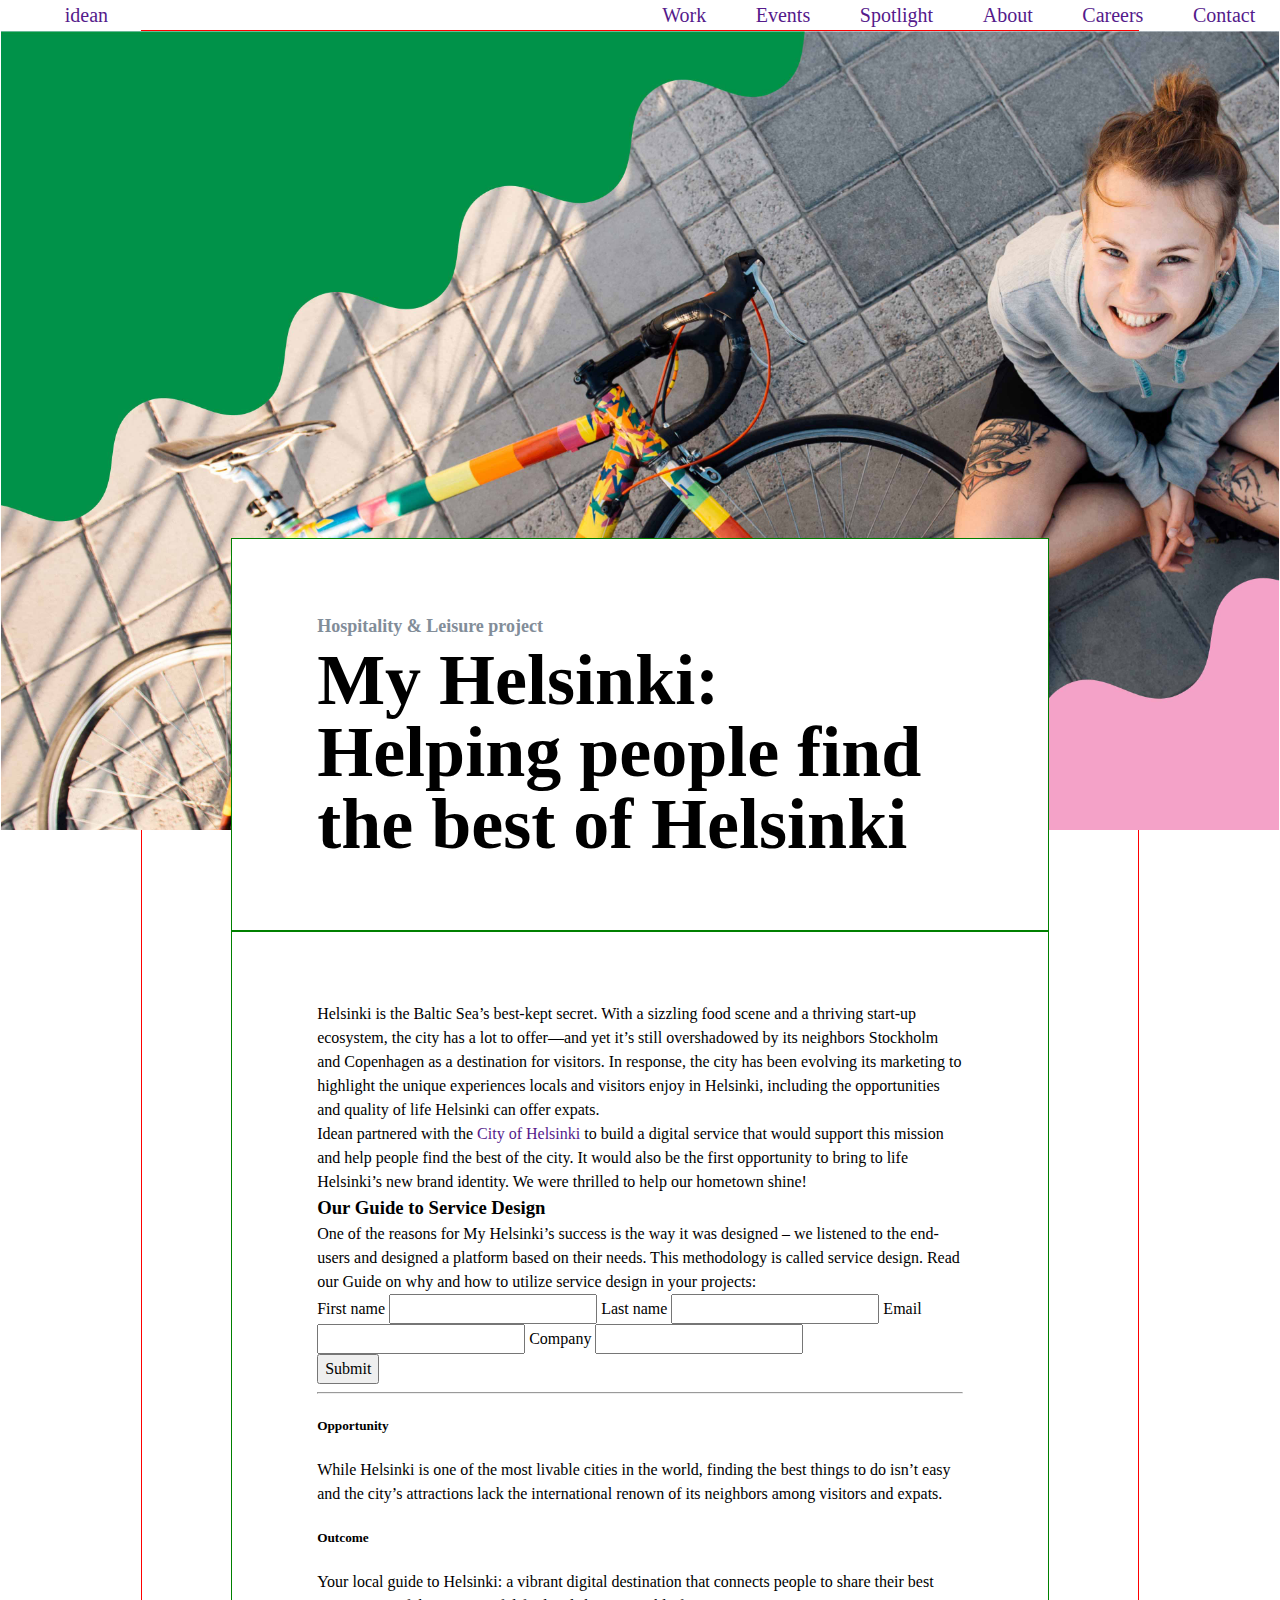
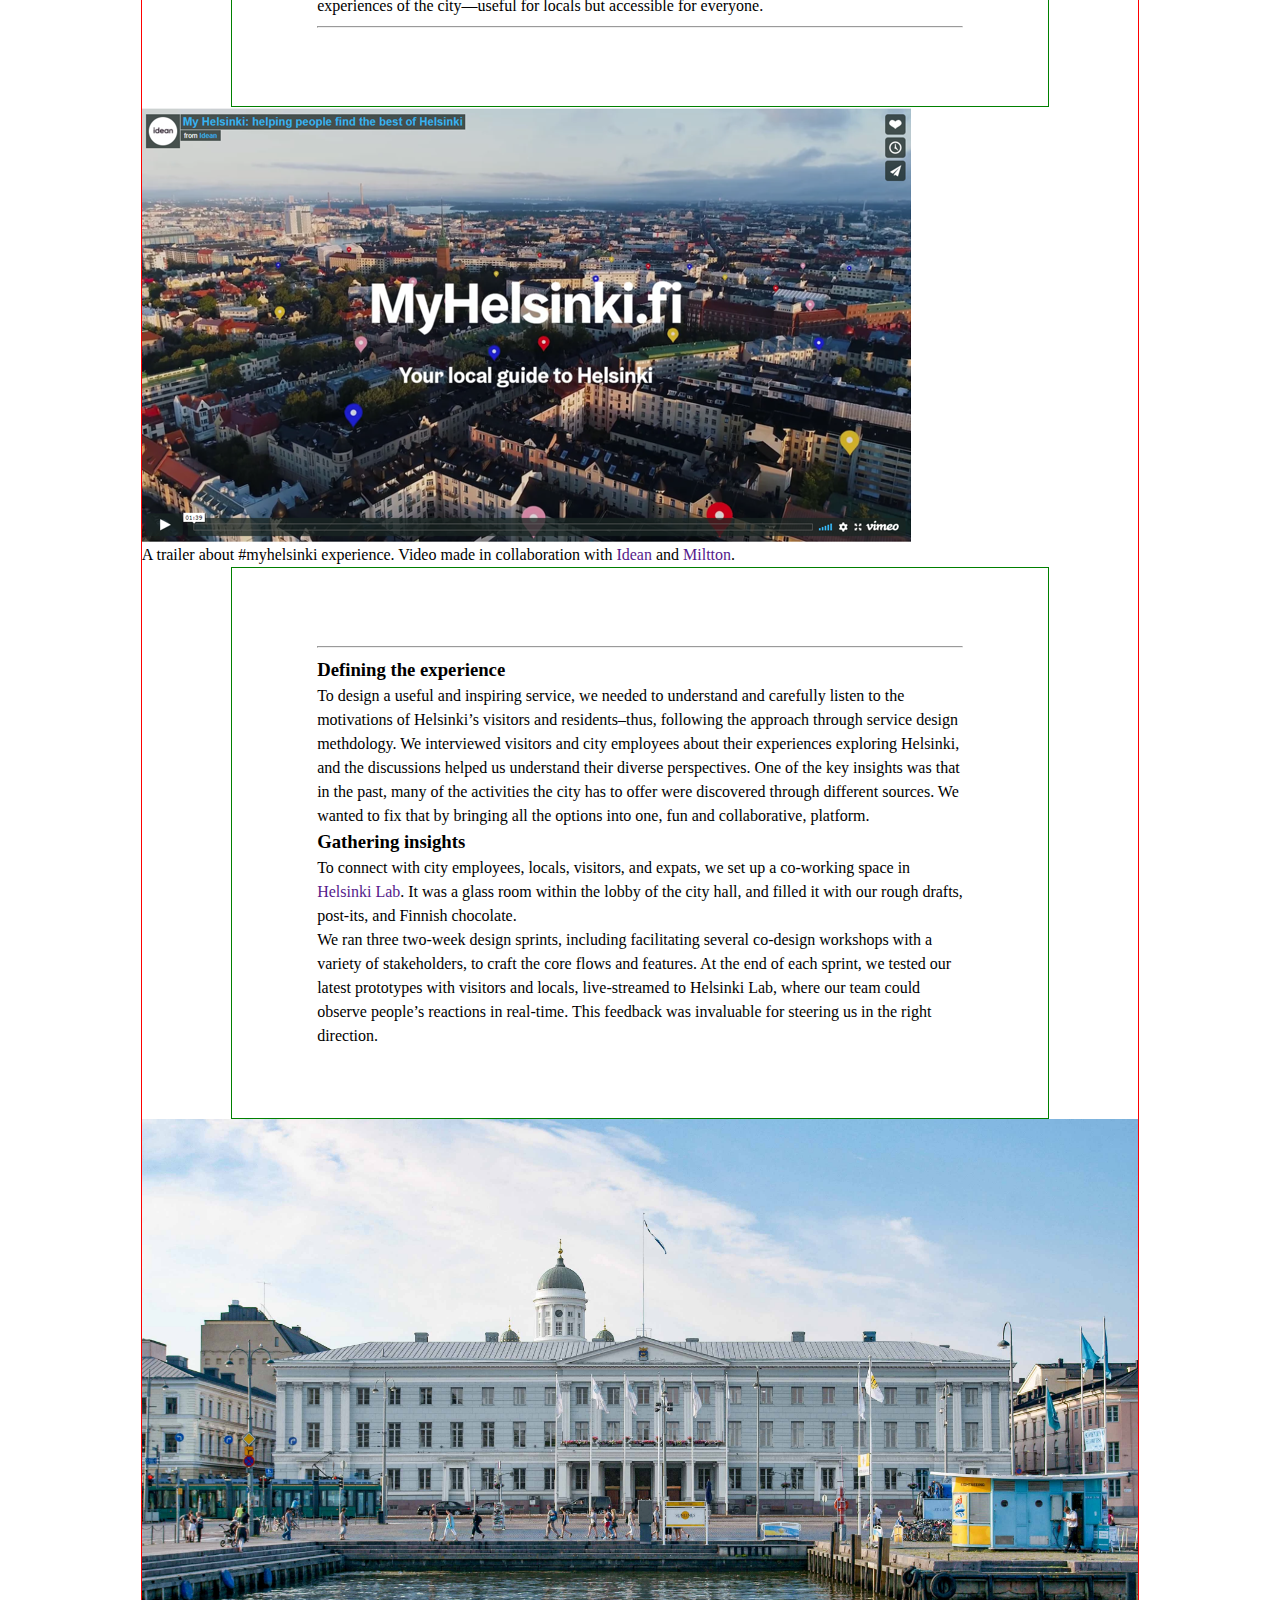
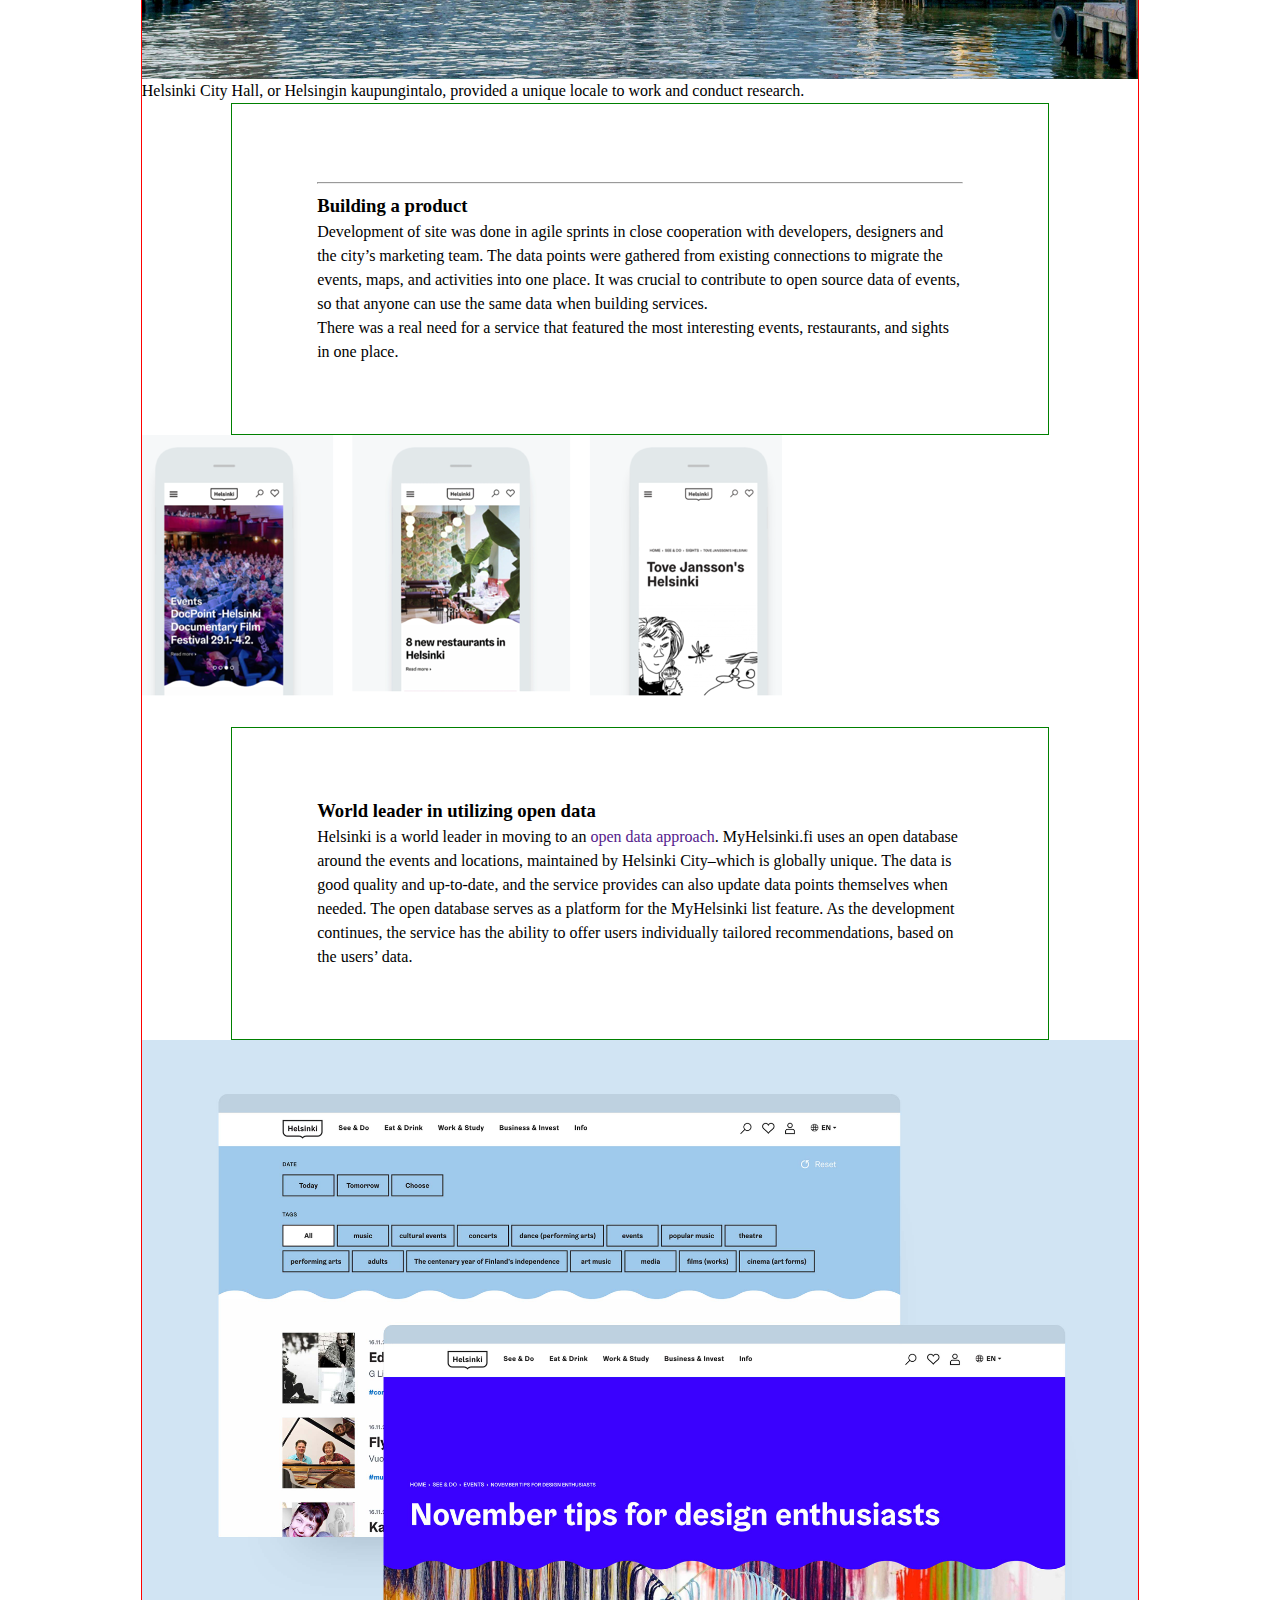
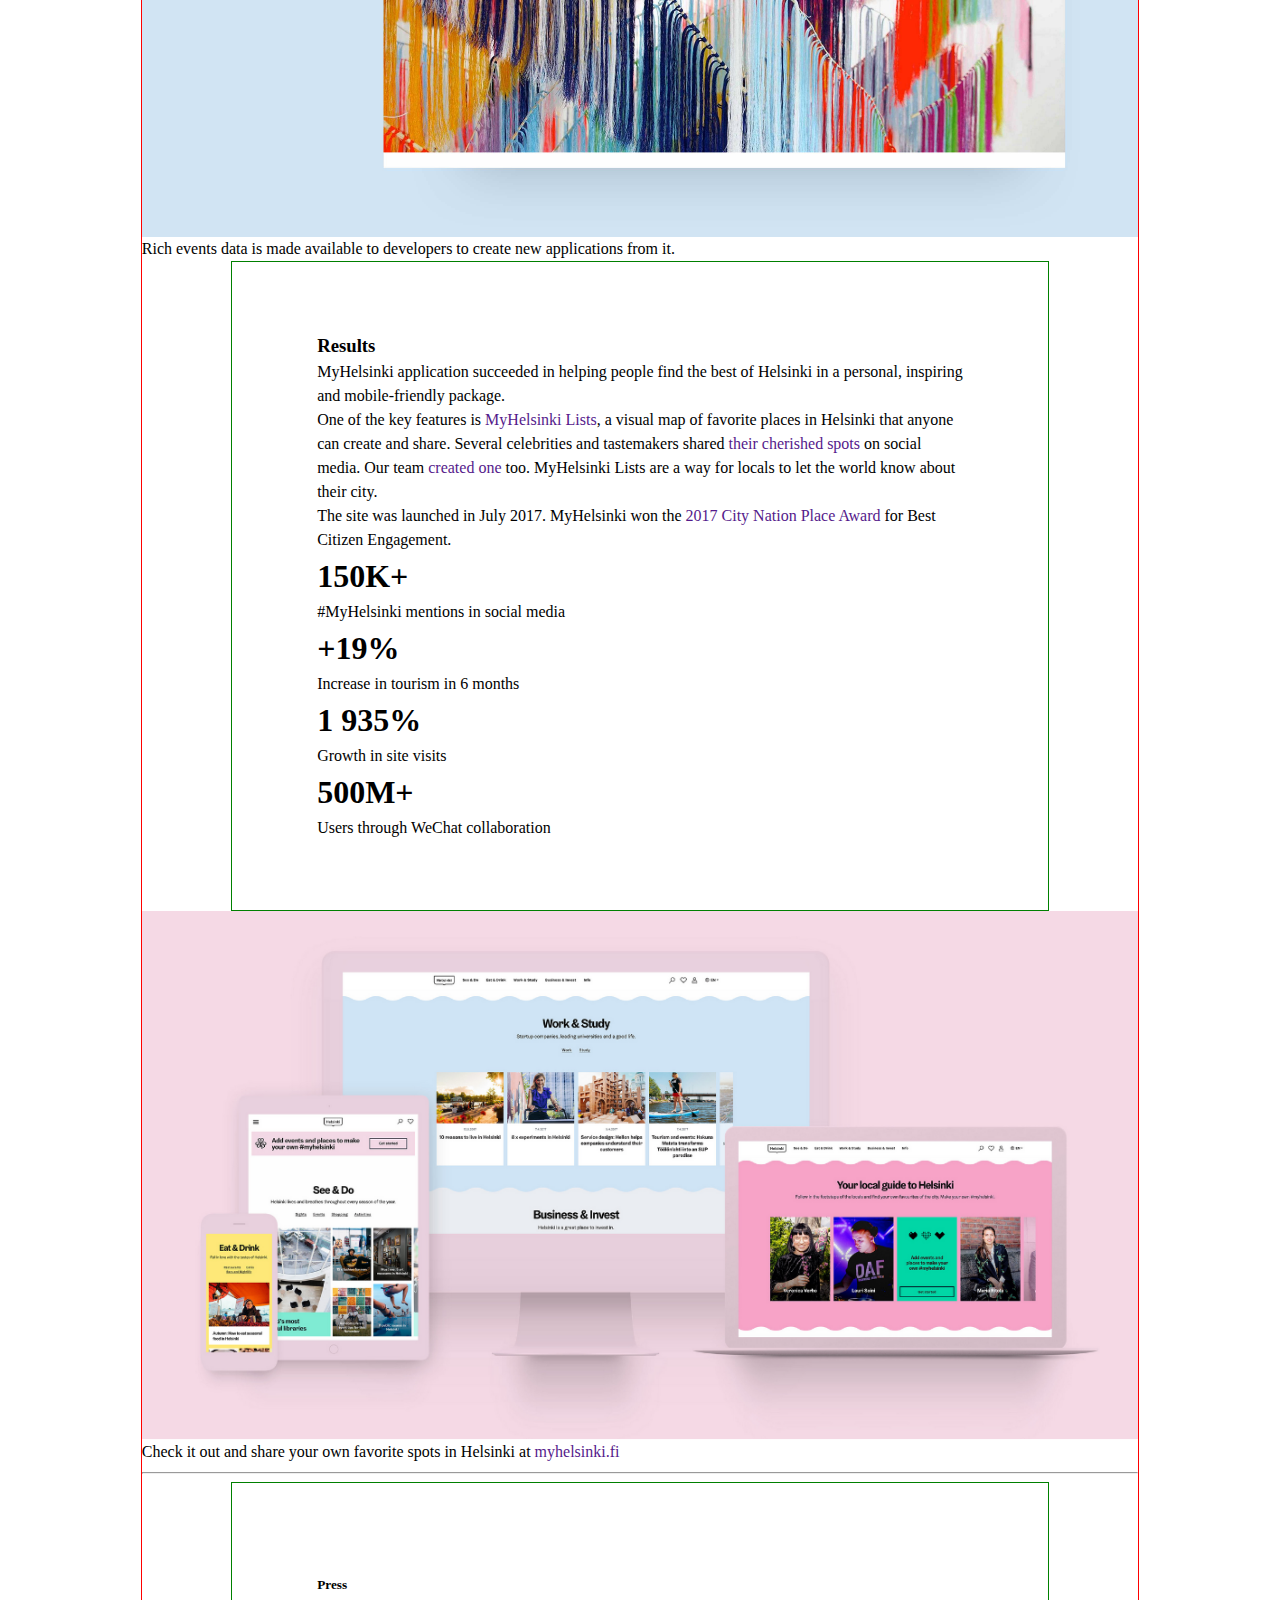
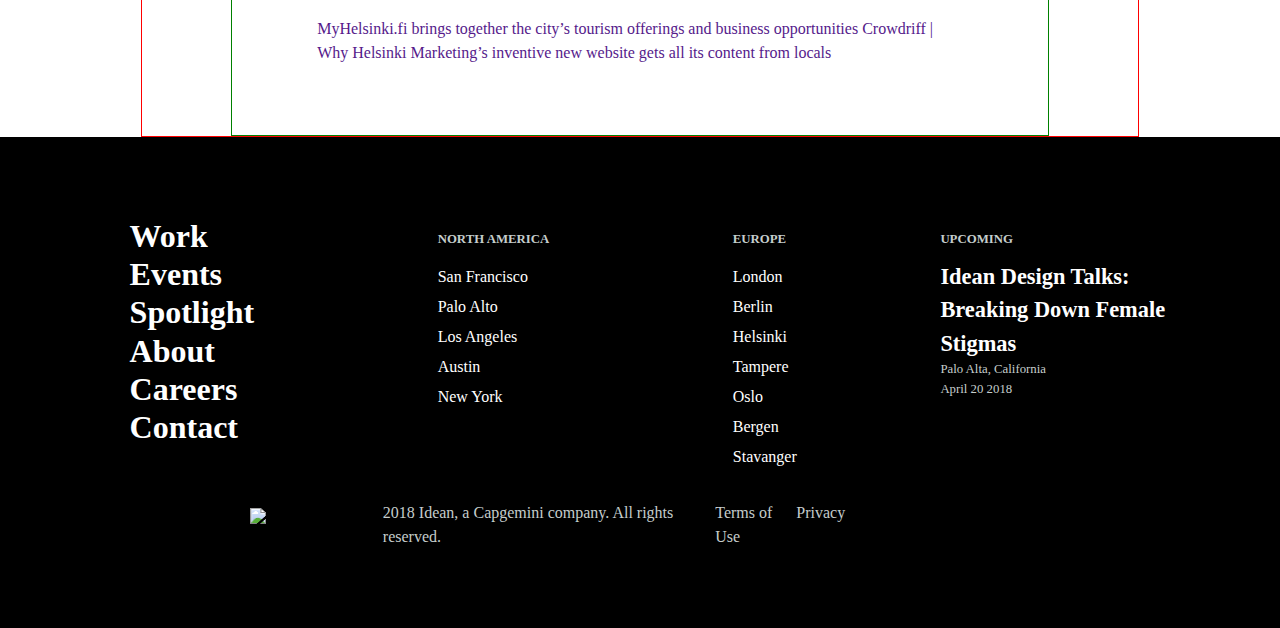
==== idean.html @ 44000414 "middle_block" ====
<!DOCTYPE html>
<html lang="en">

<head>
  <meta charset="UTF-8">
  <meta http-equiv="X-UA-Compatible" content="IE=edge">
  <meta name="viewport" content="width=device-width, initial-scale=1.0">
  <link rel="stylesheet" href="style.css">
  <script src='https://www.google.com/recaptcha/api.js'></script>
  <link rel="stylesheet" href="https://pro.fontawesome.com/releases/v5.10.0/css/all.css" integrity="sha384-AYmEC3Yw5cVb3ZcuHtOA93w35dYTsvhLPVnYs9eStHfGJvOvKxVfELGroGkvsg+p" crossorigin="anonymous"/>
  <title>Idean</title>
</head>

<body>
  <header>
    <nav class="main_nav">
      <ul>
        <li class="logo"><a href="">idean</a></li>
        <li><a href="">Work</a></li>
        <li><a href="">Events</a></li>
        <li><a href="">Spotlight</a></li>
        <li><a href="">About</a></li>
        <li><a href="">Careers</a></li>
        <li><a href="">Contact</a></li>
      </ul>
    </nav>
  </header>
  <main>
    <article>
      <div class="hero">
        <div class="hero_image_container">
          <img class="hero_image" src="/img/cover.jpg" alt="">
        </div>
        <div class="hero_content">
          <div class="middle_block">
            <p>Hospitality & Leisure project</p>
            <h1>My Helsinki: Helping people find the best of Helsinki </h1>
          </div>
        </div>
      </div>
      <section class="section_one">
        <div class="middle_block">
          <p>
            Helsinki is the Baltic Sea’s best-kept secret. With a sizzling food scene and a thriving start-up ecosystem, the city has a lot to offer—and yet it’s still overshadowed by its neighbors Stockholm and Copenhagen as a destination for visitors. In response, the city has been evolving its marketing to highlight the unique experiences locals and visitors enjoy in Helsinki, including the opportunities and quality of life Helsinki can offer expats.
          </p>    
          <p>
            Idean partnered with the <a href="">City of Helsinki</a> to build a digital service that would support this mission and help people find the best of the city. It would also be the first opportunity to bring to life Helsinki’s new brand identity. We were thrilled to help our hometown shine!
          </p>
          <h3>
            Our Guide to Service Design
          </h3>
          <p>
            One of the reasons for My Helsinki’s success is the way it was designed – we listened to the end-users and designed a platform based on their needs. This methodology is called service design. Read our Guide on why and how to utilize service design in your projects:
          </p>
          <div class="form">
            <form>
              <label for="f_name">First name</label>
              <input type="text" name="f_name">
              <label for="l_name">Last name</label>
              <input type="text" name="l_name">
              <label for="email">Email</label>
              <input type="text" name="email">
              <label for="company">Company</label>
              <input type="text" name="company">
              <div class="g-recaptcha" data-sitekey="6Ldbdg0TAAAAAI7KAf72Q6uagbWzWecTeBWmrCpJ"></div>
              <button type="submit">Submit</button>
            </form>
          </div>
          <hr>
          <div>
            <h5>Opportunity</h5>
              <p>While Helsinki is one of the most livable cities in the world, finding the best things to do isn’t easy and the city’s attractions lack the international renown of its neighbors among visitors and expats.</p>          
          </div>
          <div>
            <h5>Outcome</h5>
            <p>Your local guide to Helsinki: a vibrant digital destination that connects people to share their best experiences of the city—useful for locals but accessible for everyone.</p>
          </div>
          <hr>
        </div>
      </section>
      <section class="section_two">
        <div class="section_two_content">
          <div class="fake_video">
            <img src="/img/fake_video.PNG" alt="">
            <p>
              A trailer about #myhelsinki experience. Video made in collaboration with <a href="">Idean</a> and <a href="">Miltton</a>.
            </p>
          </div>
          <div class="middle_block">
            <hr>
            <h3>Defining the experience</h3>
            <p>
              To design a useful and inspiring service, we needed to understand and carefully listen to the motivations of Helsinki’s visitors and residents–thus, following the approach through service design methdology. We interviewed visitors and city employees about their experiences exploring Helsinki, and the discussions helped us understand their diverse perspectives. One of the key insights was that in the past, many of the activities the city has to offer were discovered through different sources. We wanted to fix that by bringing all the options into one, fun and collaborative, platform. 
            </p>
            <h3>Gathering insights</h3>
            <p>To connect with city employees, locals, visitors, and expats, we set up a co-working space in <a href="">Helsinki Lab</a>. It was a glass room within the lobby of the city hall, and filled it with our rough drafts, post-its, and Finnish chocolate.</p>
            <p>We ran three two-week design sprints, including facilitating several co-design workshops with a variety of stakeholders, to craft the core flows and features. At the end of each sprint, we tested our latest prototypes with visitors and locals, live-streamed to Helsinki Lab, where our team could observe people’s reactions in real-time. This feedback was invaluable for steering us in the right direction.</p>
          </div>
          <div class="Helsinki">
            <img src="/img/city.jpg" alt="">
            <p>Helsinki City Hall, or Helsingin kaupungintalo, provided a unique locale to work and conduct research.</p>
          </div>
          <div class="middle_block">
            <hr>
            <h3>Building a product</h3>
            <p>Development of site was done in agile sprints in close cooperation with developers, designers and the city’s marketing team. The data points were gathered from existing connections to migrate the events, maps, and activities into one place. It was crucial to contribute to open source data of events, so that anyone can use the same data when building services.</p>
            <blockquote>
              <p>
                There was a real need for a service that featured the most interesting events, restaurants, and sights in one place.
              </p>
            </blockquote>
          </div>
          <div class="ios">
            <img src="/img/ios.PNG" alt="">
          </div>
          <div class="middle_block">
            <h3>World leader in utilizing open data</h3>
            <p>Helsinki is a world leader in moving to an <a href="">open data approach</a>. MyHelsinki.fi uses an open database around the events and locations, maintained by Helsinki City–which is globally unique. The data is good quality and up-to-date, and the service provides can also update data points themselves when needed. The open database serves as a platform for the MyHelsinki list feature. As the development continues, the service has the ability to offer users individually tailored recommendations, based on the users’ data.</p>
          </div>
          <div class="website">
            <img src="/img//website.jpg" alt="">
            <p>Rich events data is made available to developers to create new applications from it.</p>
          </div>
          <div class="middle_block">
            <h3>Results</h3>
            <p>MyHelsinki application succeeded in helping people find the best of Helsinki in a personal, inspiring and mobile-friendly package. </p>
            <p>One of the key features is <a href="">MyHelsinki Lists</a>, a visual map of favorite places in Helsinki that anyone can create and share. Several celebrities and tastemakers shared <a href="">their cherished spots</a> on social media. Our team <a href="">created one</a> too. MyHelsinki Lists are a way for locals to let the world know about their city.</p>
            <p>The site was launched in July 2017. MyHelsinki won the <a href="">2017 City Nation Place Award</a> for Best Citizen Engagement.</p>
          
            <div class="sats">
              <div class="sats_block">
                <h1>150K+</h1>
                <p>#MyHelsinki mentions in social media</p>
              </div>
              <div class="sats_block">
                <h1>+19%</h1>
                <p>Increase in tourism in 6 months</p>
              </div>
              <div class="sats_block">
                <h1>1 935%</h1>
                <p>Growth in site visits</p>
              </div>
              <div class="sats_block">
                <h1>500M+</h1>
                <p>Users through WeChat collaboration</p>
              </div>
            </div>
          </div>
          <div class="vision">
            <img src="/img/vision.PNG" alt="">
            <p>Check it out and share your own favorite spots in Helsinki at <a href=""> myhelsinki.fi</a></p>
          </div>
          <div class="">
            <p></p>
          </div>
          <div class="phone">
            <img src="" alt=""><img src="" alt="">
          </div>
          <hr>
        </div>
      </section>
      <section class="press">
        <div class="middle_block">
          <h5>Press</h5>
          <p>
            <a href="">MyHelsinki.fi brings together the city’s tourism offerings and business opportunities</a>
            <a href="">Crowdriff | Why Helsinki Marketing’s inventive new website gets all its content from locals</a>
          </p>
        </div>
      </section>
    </article>
  </main>
  <footer>
    <div class="inner_footer">
      <div class="top_footer">
        <div class="footer_nav">
          <nav>
            <ul>
              <li><a href="">Work</a></li>
              <li><a href="">Events</a></li>
              <li><a href="">Spotlight </a></li>
              <li><a href="">About</a></li>
              <li><a href="">Careers</a></li>
              <li><a href="">Contact</a></li>
            </ul>
          </nav>
        </div>
        <div class="north_locations">
          <ul>
            <h6>North America</h6>
            <li><a href="">San Francisco</a></li>
            <li><a href="">Palo Alto</a></li>
            <li><a href="">Los Angeles</a></li>
            <li><a href="">Austin</a></li>
            <li><a href="">New York</a></li>
          </ul>
        </div>
        <div class="europe_locations">
          <ul>
            <h6>Europe</h6>
            <li><a href="">London</a></li>
            <li><a href="">Berlin</a></li>
            <li><a href="">Helsinki</a></li>
            <li><a href="">Tampere</a></li>
            <li><a href="">Oslo</a></li>
            <li><a href="">Bergen</a></li>
            <li><a href="">Stavanger</a></li>
          </ul>
        </div>
        <div class="upcoming">
          <h6>Upcoming</h6>
          <a href="">
            Idean Design Talks:
            Breaking Down Female
            Stigmas
          </a>
          <p>Palo Alta, California <br> April 20 2018</p>
        </div>
      </div>
      <div class="bottom_footer">
        <div class="social_media"> 
          <nav>
            <ul>
              <li>
                <a href="">
                  <i class="fab fa-facebook-square"></i>
                </a>
              </li>
              <li><a href=""><i class="fab fa-twitter"></i></a></li>
              <li><a href=""><i class="fab fa-instagram"></i></a></li>
              <li><a href=""><i class="fab fa-linkedin"></i></a></li>
              <li><a href=""><i class="fab fa-youtube"></i></a></li>
              <li>
                <a href="">
                  <img src="https://img.icons8.com/ios-filled/25/828d99/medium--v2.png"/>
                </a>
              </li>
            </ul>
          </nav>
        </div>
        <div class="copyright">
          <p>2018  Idean, a Capgemini company. All rights reserved.</p>
          <a href="">Terms of Use </a>
          <a href="">Privacy</a>
        </div>
      </div>
    </div>
  </footer>
</body>

</html>
---- style.css ----
/* Box sizing rules */
*,
*::before,
*::after {
	box-sizing: border-box;
}

/* Remove default margin */
body,
h1,
h2,
h3,
h4,
p,
figure,
blockquote,
dl,
dd {
	margin: 0;
}

/* Remove list styles on ul, ol elements with a list role, which suggests default styling will be removed */
ul[role="list"],
ol[role="list"] {
	list-style: none;
}

/* Set core root defaults */
html:focus-within {
	scroll-behavior: smooth;
}

/* Set core body defaults */
body {
	min-height: 100vh;
	text-rendering: optimizeSpeed;
	line-height: 1.5;
}

/* A elements that don't have a class get default styles */
a:not([class]) {
	text-decoration-skip-ink: auto;
}

/* Make images easier to work with */
img,
picture {
	max-width: 100%;
	display: block;
}

/* Inherit fonts for inputs and buttons */
input,
button,
textarea,
select {
	font: inherit;
}

/* Remove all animations, transitions and smooth scroll for people that prefer not to see them */
@media (prefers-reduced-motion: reduce) {
	html:focus-within {
		scroll-behavior: auto;
	}

	*,
	*::before,
	*::after {
		animation-duration: 0.01ms !important;
		animation-iteration-count: 1 !important;
		transition-duration: 0.01ms !important;
		scroll-behavior: auto !important;
	}
}

ul {
	list-style: none;
}

li {
	font-size: 1.25rem;
}

a {
	text-decoration: none;
}

/* header */
.main_nav > ul {
	display: flex;
	margin: auto;
}

.main_nav .logo {
	margin-right: auto;
}

.main_nav li {
	padding: 0 2%;
}

/* main */
main {
	position: relative;
	padding: 0 11vw;
}

/* hero */
.hero {
	margin: 0 -11vw;
	position: relative;
	min-height: 100vh;
}

.hero_image_container {
	max-height: 100vh;
	overflow: hidden;
}

.hero_image {
	position: relative;
	left: 50%;
	display: block;
	width: 160vh;
	height: auto;
	min-width: 100%;
	min-height: 100%;
	-webkit-transform: translateX(-50%);
	transform: translateX(-50%);
}

.hero_content {
	position: absolute;
	padding: 0 11vw;
	bottom: 0;
	width: 100%;
}

.middle_block {
	width: 82%;
	margin: auto;
	padding: 7% 8.5%;
	background-color: white;
	border: 1px solid green;
}

article {
	display: block;
	border: 1px solid red;
}

.text_block {
	width: 82%;
	margin: auto;
	padding: 7% 8.5%;
	background-color: white;
	border: 1px solid red;
}

.hero_content p {
	font-size: 1.125rem;
	color: #828d99;
	font-weight: 700;
	line-height: 2;
}

.hero_content h1 {
	font-size: 4.5rem;
	font-weight: 600;
	line-height: 1;
}

/* section_one */

/* Footer */
.inner_footer {
	padding: 5% 7%;
	background-color: black;
}

.top_footer {
	display: flex;
	justify-content: space-between;
}

.top_footer a {
	color: white;
	font-size: 1rem;
}

.footer_nav a {
	font-size: 2rem;
	font-weight: 700;
	line-height: 1.2;
}

footer h6,
footer p,
.copyright a {
	color: #c5cdcc;
}

footer h6 {
	font-size: 0.8rem;
	margin-bottom: 10px;
	text-transform: uppercase;
}

.upcoming {
	max-width: 250px;
}

.upcoming a {
	font-size: 1.4rem;
	font-weight: 900;
}

.upcoming p {
	color: #c5cdcc;
	font-size: 0.8rem;
}

.bottom_footer {
	display: flex;
	width: 70%;
	justify-content: space-between;
}

.social_media li {
	display: inline-block;
	margin: -5px 20px -5px 0;
}

.social_media i {
	font-size: 1.3rem;
}

.bottom_footer i {
	color: #828d99;
}

.copyright {
	display: flex;
	justify-content: space-between;
	width: 60%;
	margin: 15px;
}
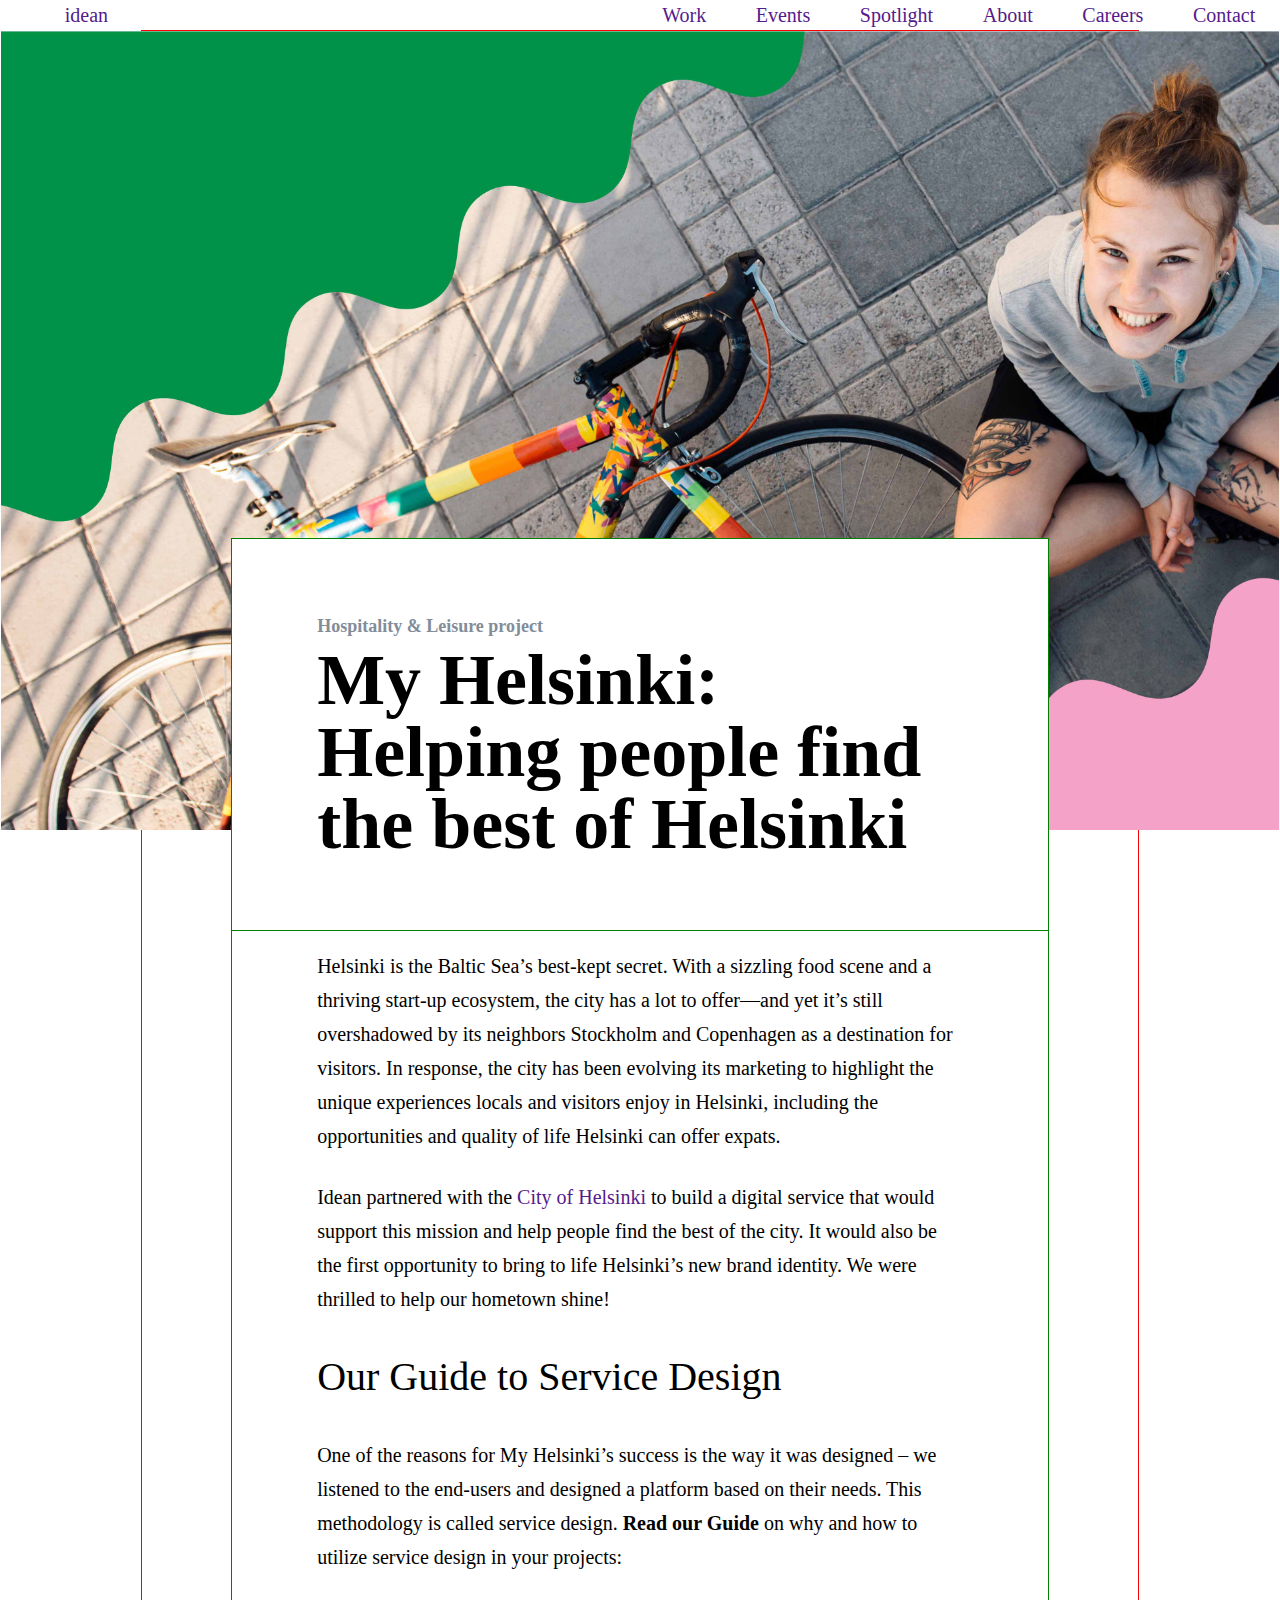
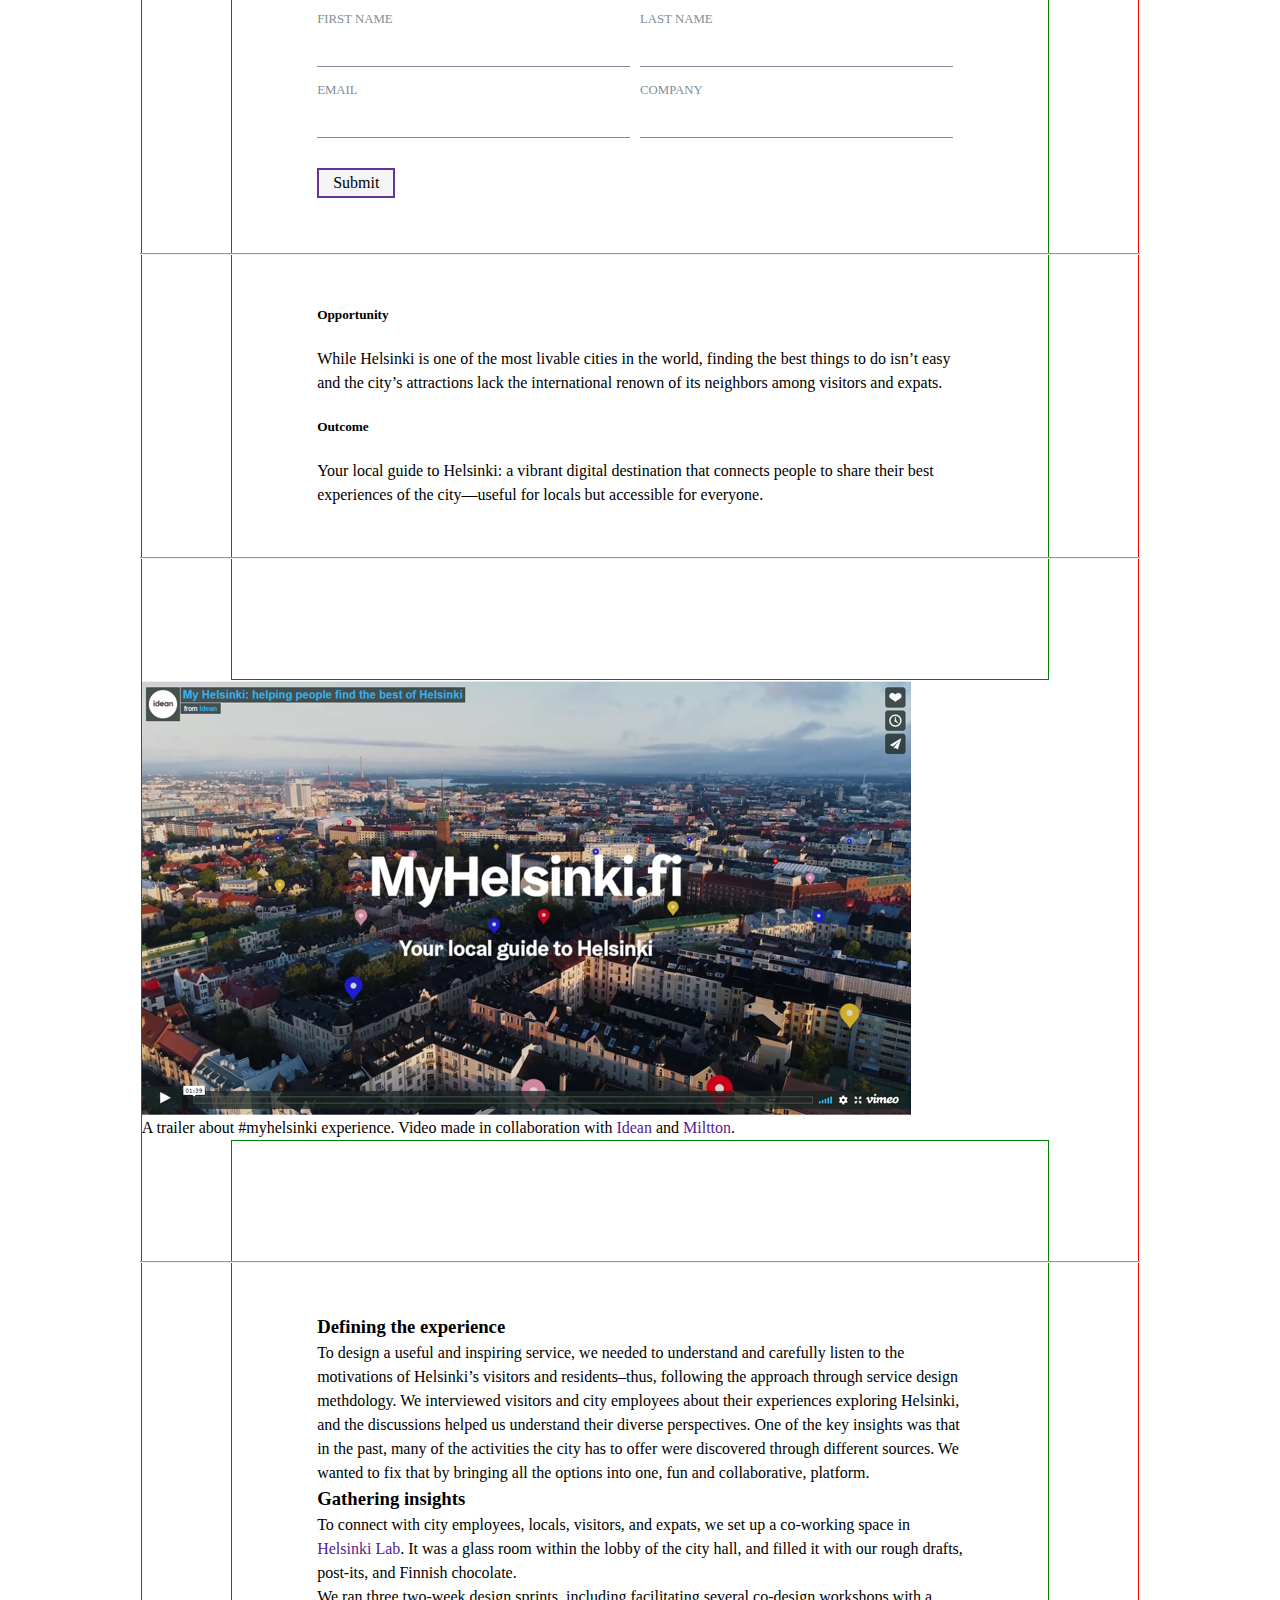
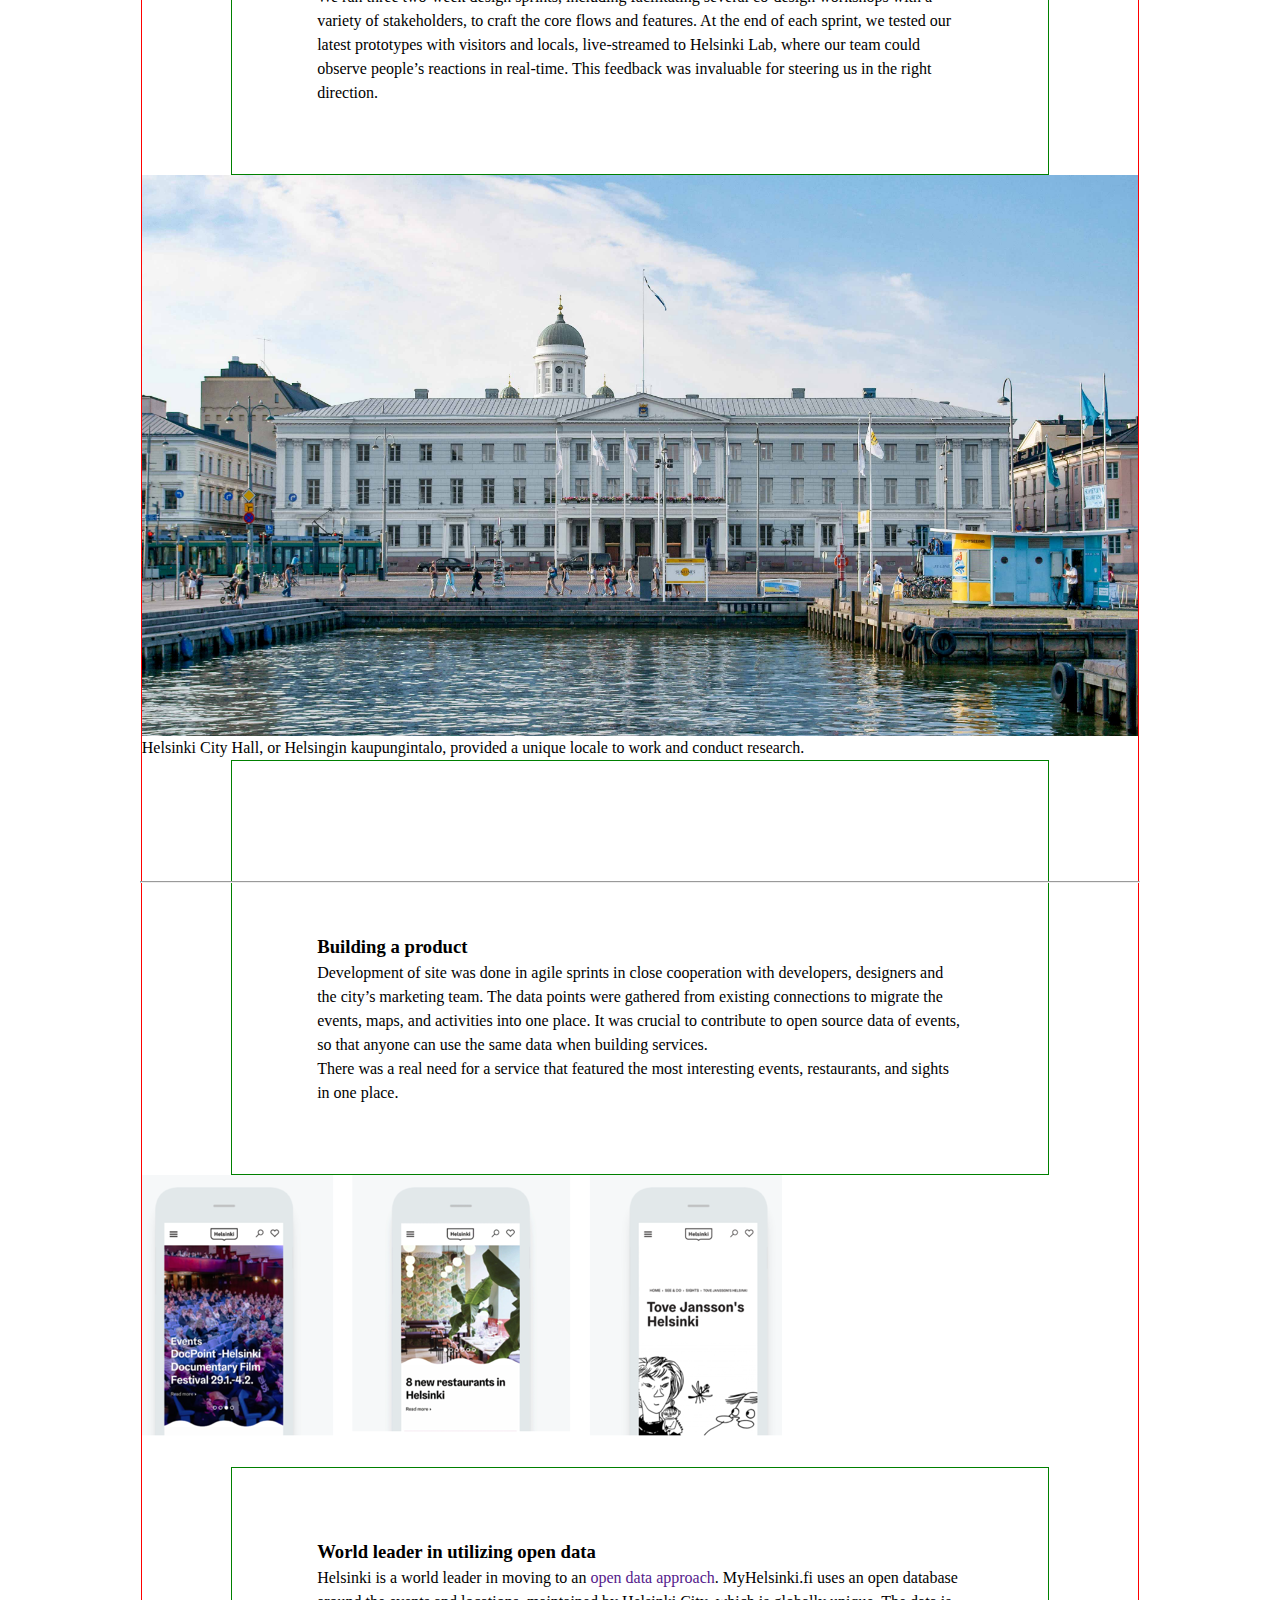
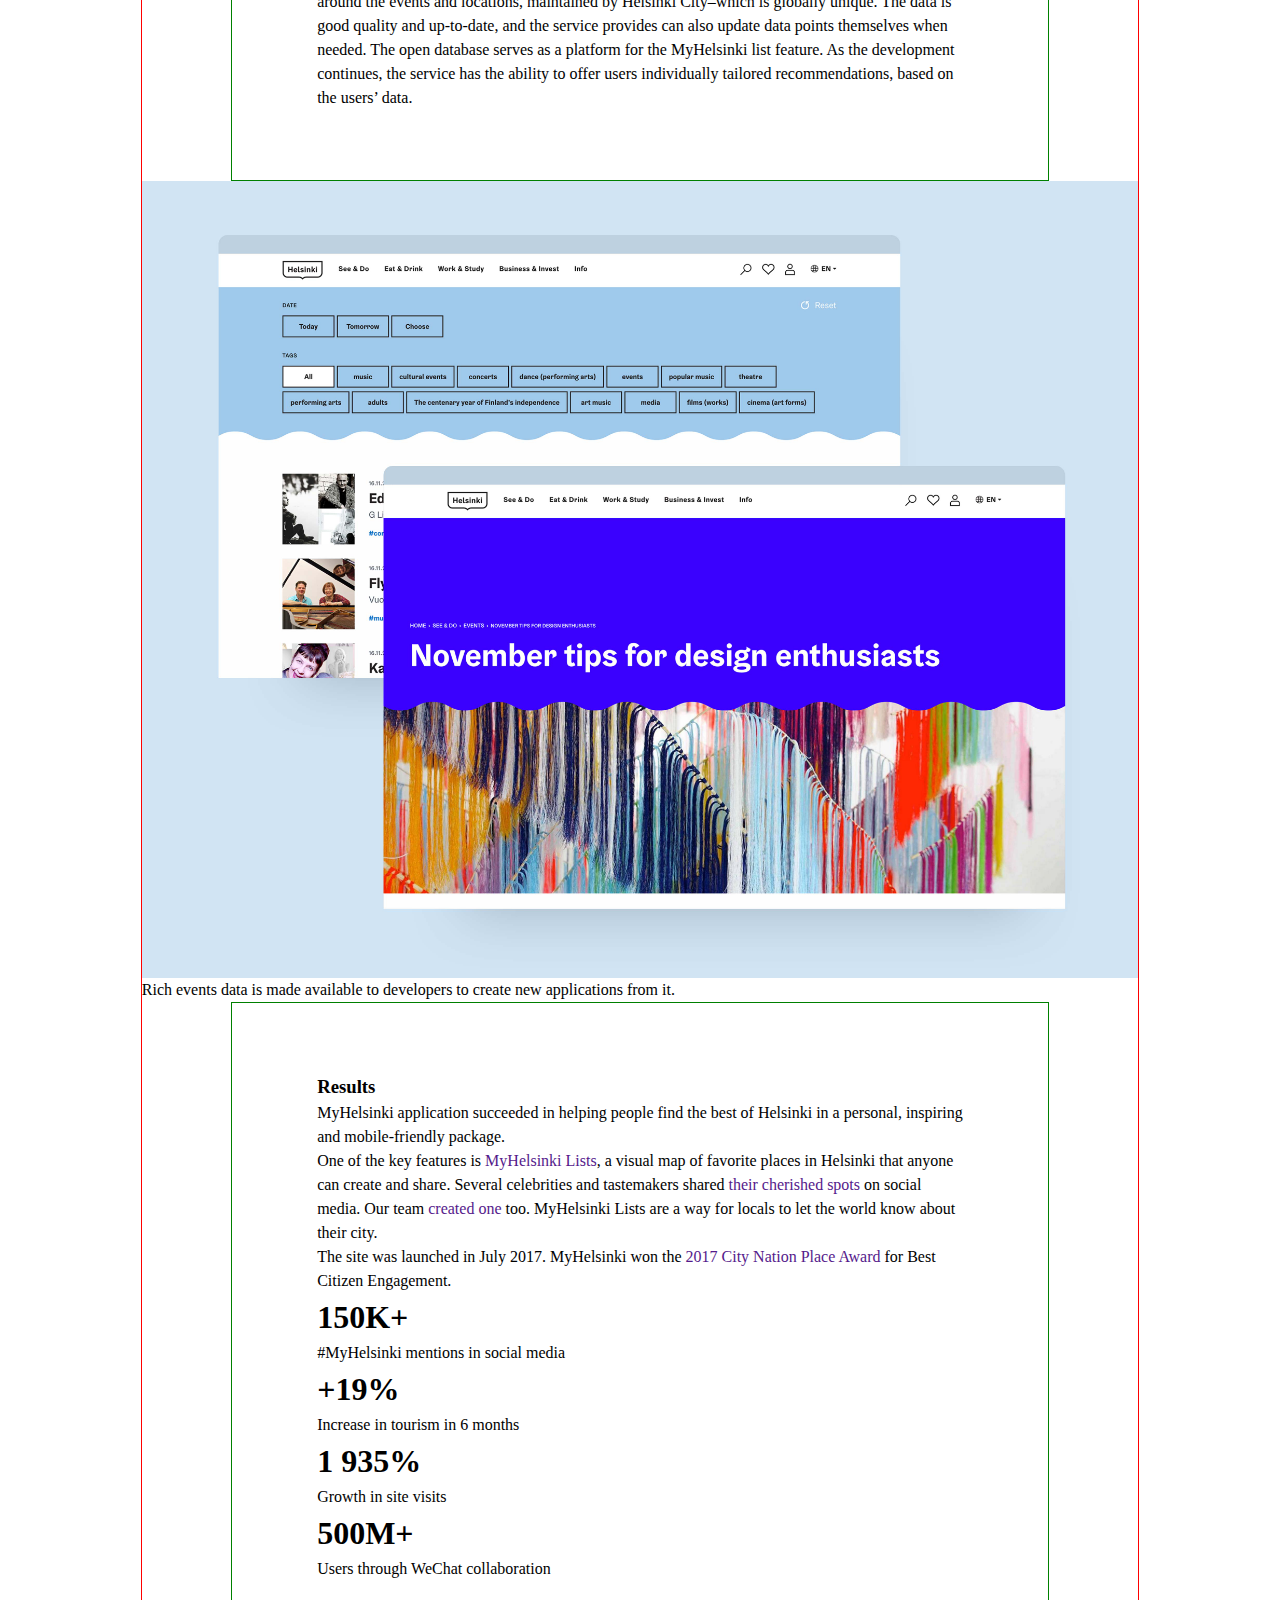
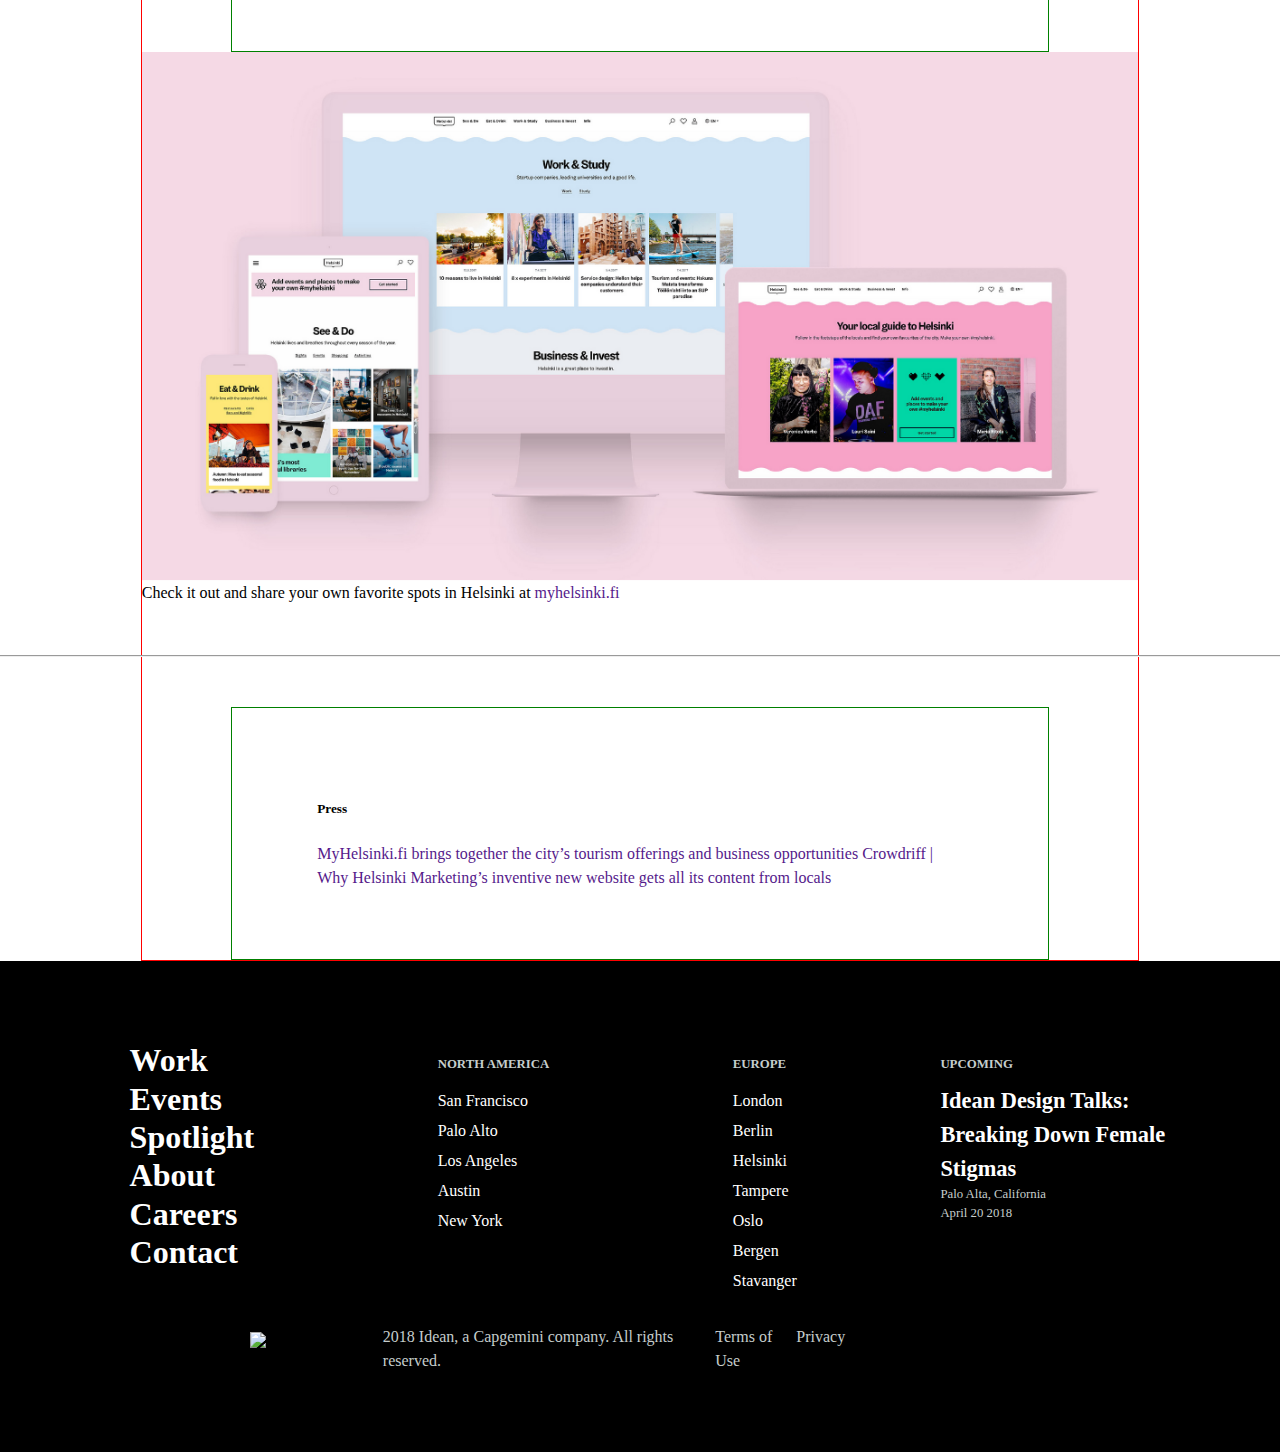
==== commit fe10010a: "section_one form & text" ====
--- a/idean.html
+++ b/idean.html
@@ -40,30 +40,36 @@
       </div>
       <section class="section_one">
         <div class="middle_block">
-          <p>
-            Helsinki is the Baltic Sea’s best-kept secret. With a sizzling food scene and a thriving start-up ecosystem, the city has a lot to offer—and yet it’s still overshadowed by its neighbors Stockholm and Copenhagen as a destination for visitors. In response, the city has been evolving its marketing to highlight the unique experiences locals and visitors enjoy in Helsinki, including the opportunities and quality of life Helsinki can offer expats.
-          </p>    
-          <p>
-            Idean partnered with the <a href="">City of Helsinki</a> to build a digital service that would support this mission and help people find the best of the city. It would also be the first opportunity to bring to life Helsinki’s new brand identity. We were thrilled to help our hometown shine!
-          </p>
-          <h3>
-            Our Guide to Service Design
-          </h3>
-          <p>
-            One of the reasons for My Helsinki’s success is the way it was designed – we listened to the end-users and designed a platform based on their needs. This methodology is called service design. Read our Guide on why and how to utilize service design in your projects:
-          </p>
+          <div class="text_block">
+            <p>
+              Helsinki is the Baltic Sea’s best-kept secret. With a sizzling food scene and a thriving start-up ecosystem, the city has a lot to offer—and yet it’s still overshadowed by its neighbors Stockholm and Copenhagen as a destination for visitors. In response, the city has been evolving its marketing to highlight the unique experiences locals and visitors enjoy in Helsinki, including the opportunities and quality of life Helsinki can offer expats.
+            </p>    
+            <p>
+              Idean partnered with the <a href="">City of Helsinki</a> to build a digital service that would support this mission and help people find the best of the city. It would also be the first opportunity to bring to life Helsinki’s new brand identity. We were thrilled to help our hometown shine!
+            </p>
+            <h3>
+              Our Guide to Service Design
+            </h3>
+            <p>
+              One of the reasons for My Helsinki’s success is the way it was designed – we listened to the end-users and designed a platform based on their needs. This methodology is called service design. <strong>Read our Guide</strong> on why and how to utilize service design in your projects:
+            </p>
+          </div>
           <div class="form">
             <form>
-              <label for="f_name">First name</label>
-              <input type="text" name="f_name">
-              <label for="l_name">Last name</label>
-              <input type="text" name="l_name">
-              <label for="email">Email</label>
-              <input type="text" name="email">
-              <label for="company">Company</label>
-              <input type="text" name="company">
-              <div class="g-recaptcha" data-sitekey="6Ldbdg0TAAAAAI7KAf72Q6uagbWzWecTeBWmrCpJ"></div>
-              <button type="submit">Submit</button>
+              <div class="column">
+                <label for="f_name">First name</label>
+                <input type="text" name="f_name">
+                <label for="email">Email</label>
+                <input type="text" name="email">
+                <div class="g-recaptcha" data-sitekey="6Ldbdg0TAAAAAI7KAf72Q6uagbWzWecTeBWmrCpJ"></div>
+                <button type="submit">Submit</button>
+              </div>
+              <div class="column">
+                <label for="l_name">Last name</label>
+                <input type="text" name="l_name">
+                <label for="company">Company</label>
+                <input type="text" name="company">
+              </div>
             </form>
           </div>
           <hr>
--- a/style.css
+++ b/style.css
@@ -85,6 +85,10 @@
 	text-decoration: none;
 }
 
+hr {
+	margin: 50px -27.5%;
+}
+
 /* header */
 .main_nav > ul {
 	display: flex;
@@ -103,6 +107,22 @@
 main {
 	position: relative;
 	padding: 0 11vw;
+}
+
+article {
+	display: block;
+	border: 1px solid red;
+}
+
+.text_block {
+	color: black;
+	line-height: 1.7;
+	/* border: 1px solid blue; */
+}
+
+.text_block p {
+	font-size: 1.25rem;
+	margin: 27px 0;
 }
 
 /* hero */
@@ -144,19 +164,6 @@
 	border: 1px solid green;
 }
 
-article {
-	display: block;
-	border: 1px solid red;
-}
-
-.text_block {
-	width: 82%;
-	margin: auto;
-	padding: 7% 8.5%;
-	background-color: white;
-	border: 1px solid red;
-}
-
 .hero_content p {
 	font-size: 1.125rem;
 	color: #828d99;
@@ -172,6 +179,49 @@
 
 /* section_one */
 
+.section_one {
+	margin-top: -80px;
+}
+
+.section_one h3 {
+	font-weight: 400;
+	font-size: 2.5rem;
+}
+
+form {
+	display: flex;
+	/* 	border: 1px solid green; */
+}
+
+.column {
+	width: 50%;
+	padding: 5px 10px 5px 0;
+}
+
+.form label {
+	font-size: 0.8rem;
+	color: #828d99;
+	text-transform: uppercase;
+}
+
+input[type="text"] {
+	width: 100%;
+	margin: 10px 0;
+	border: none;
+	border-bottom: 1px solid #828d99;
+}
+
+.g-recaptcha {
+	margin: 20px 0;
+}
+
+.column button {
+	width: 25%;
+	height: 30px;
+	background-color: whitesmoke;
+	border: 2px solid rebeccapurple;
+}
+
 /* Footer */
 .inner_footer {
 	padding: 5% 7%;
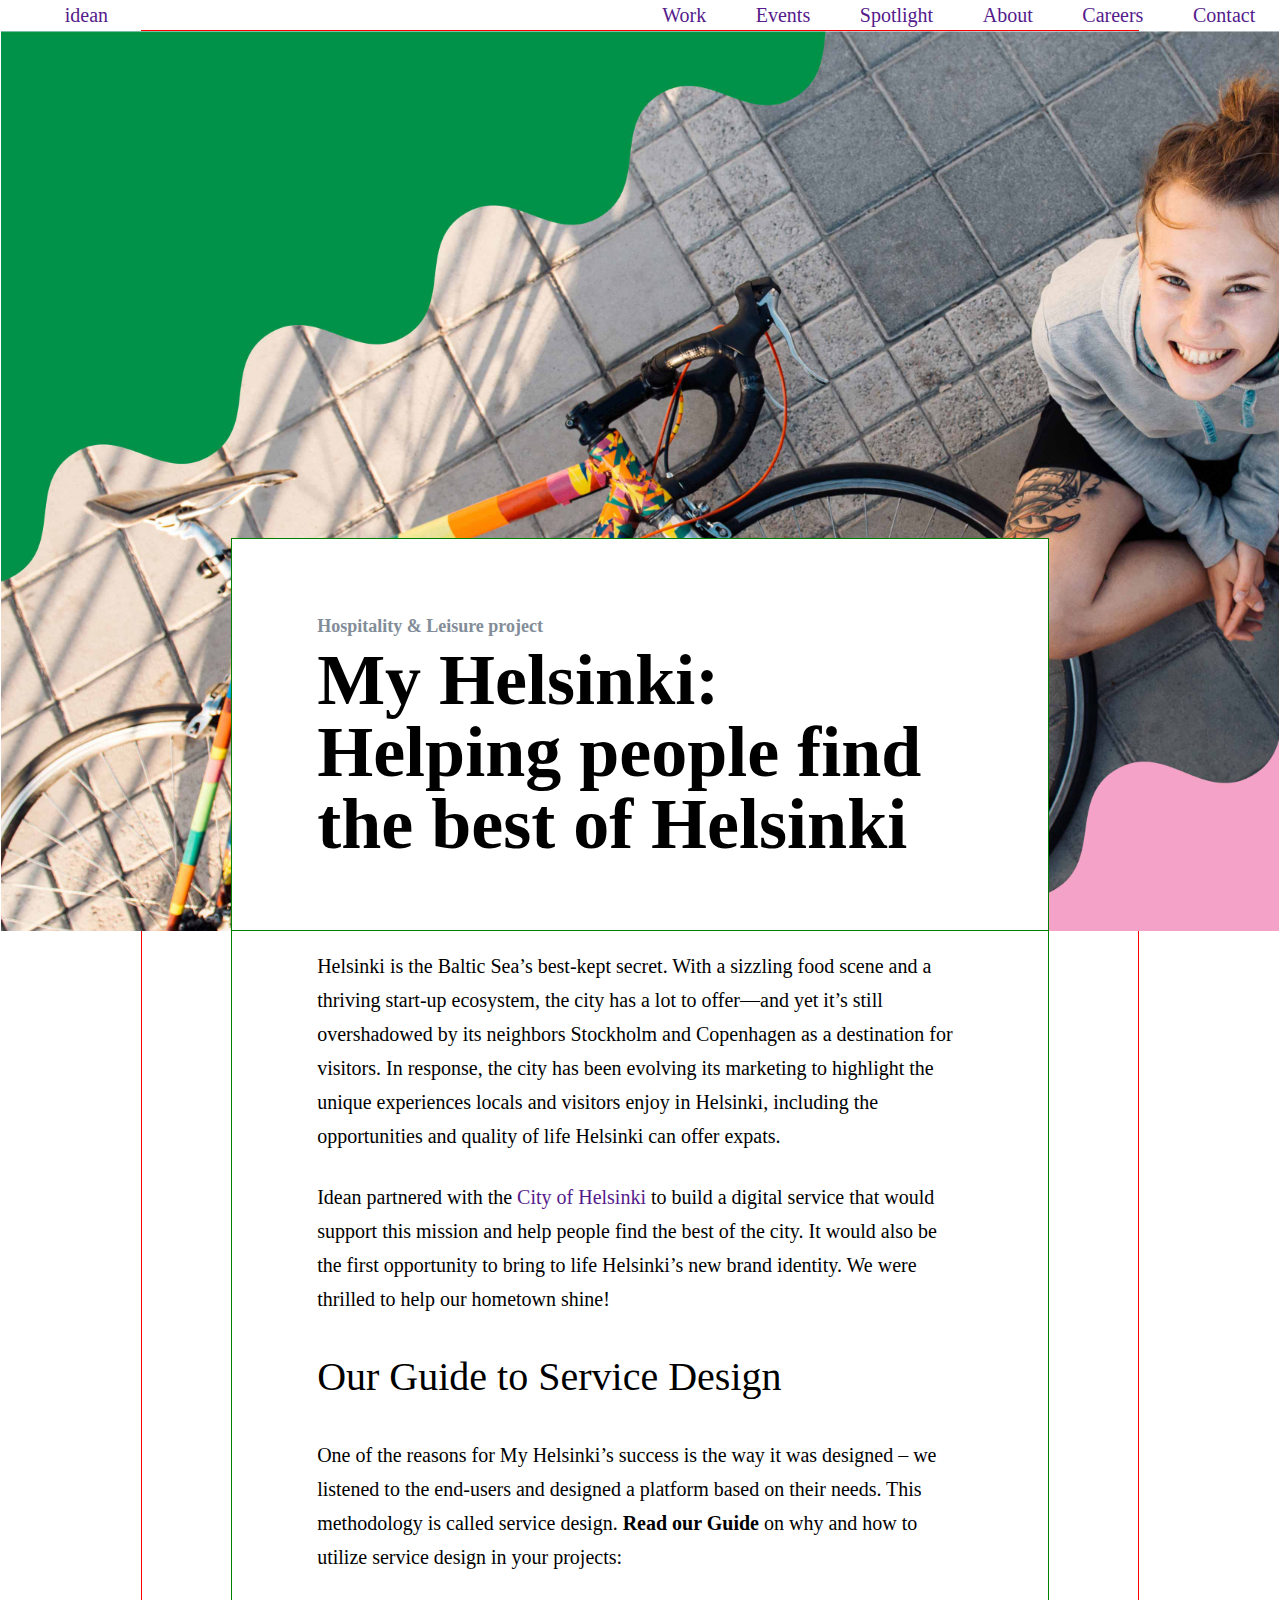
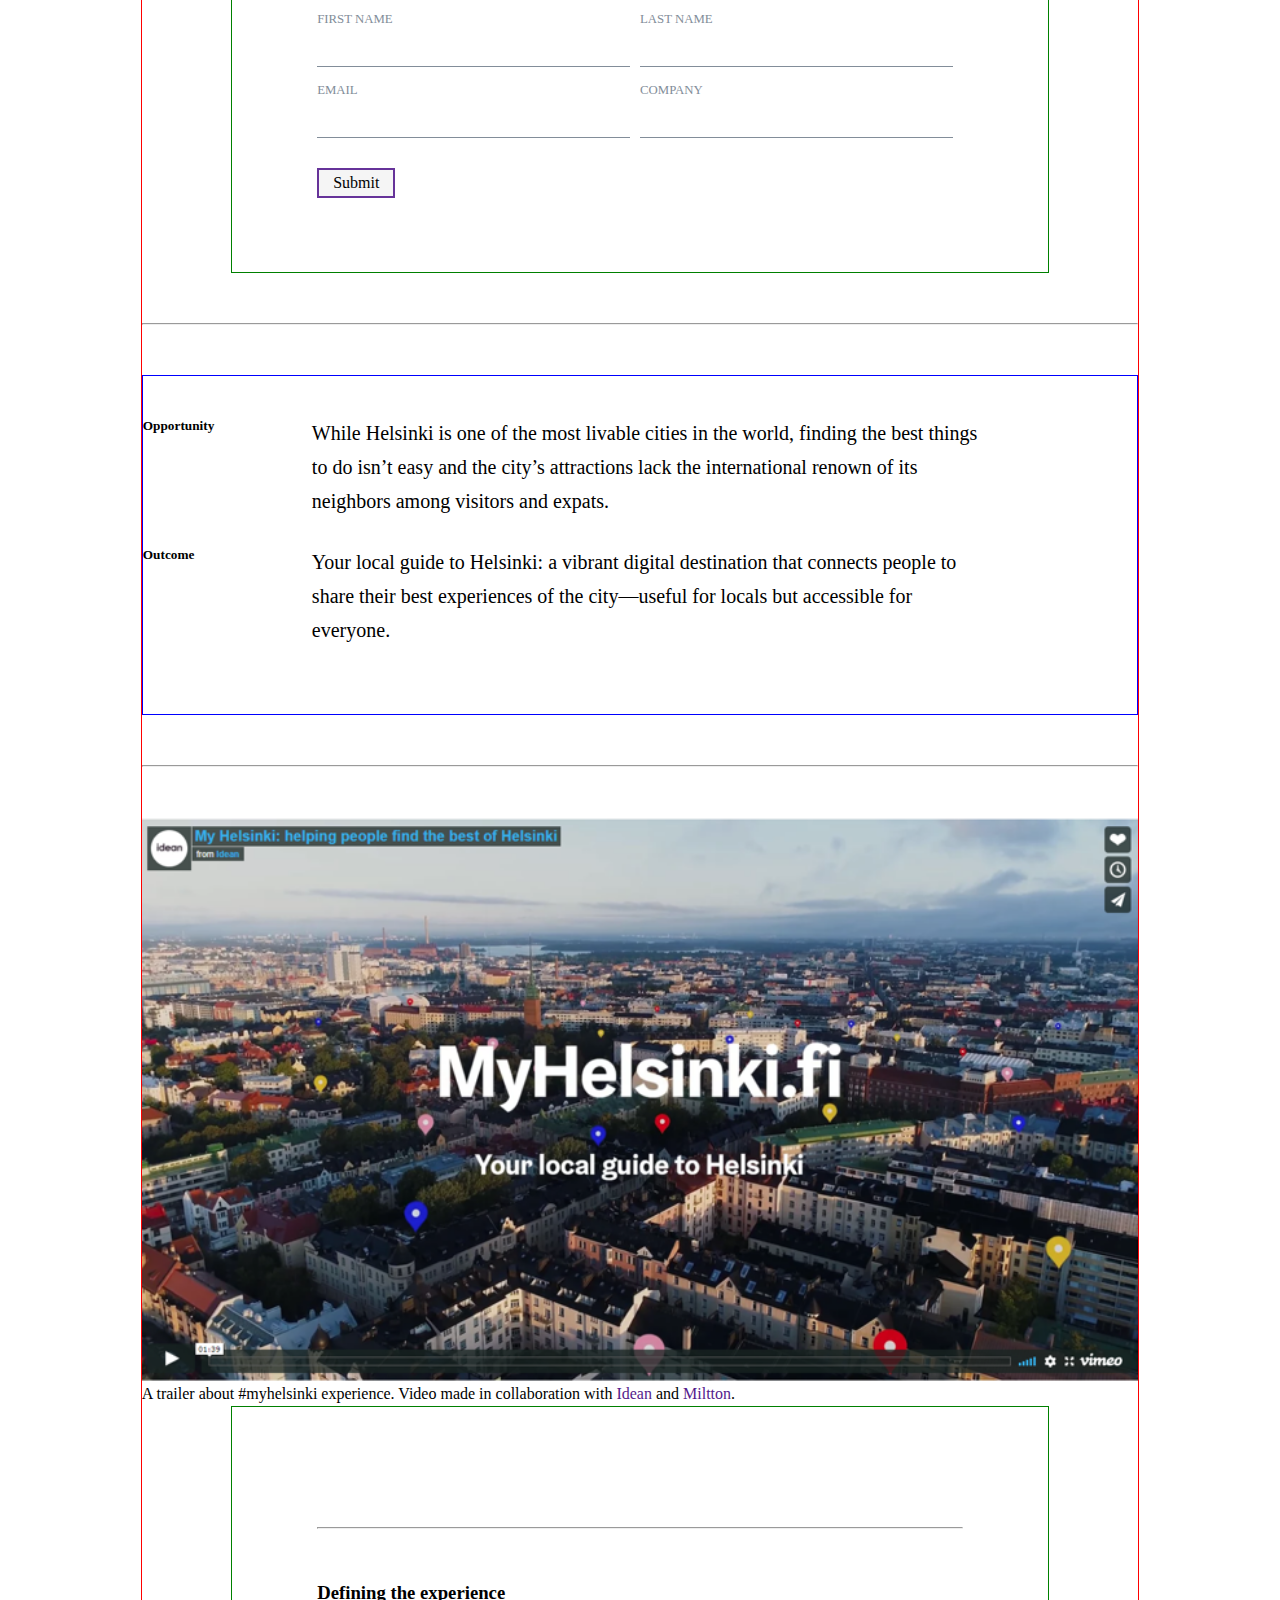
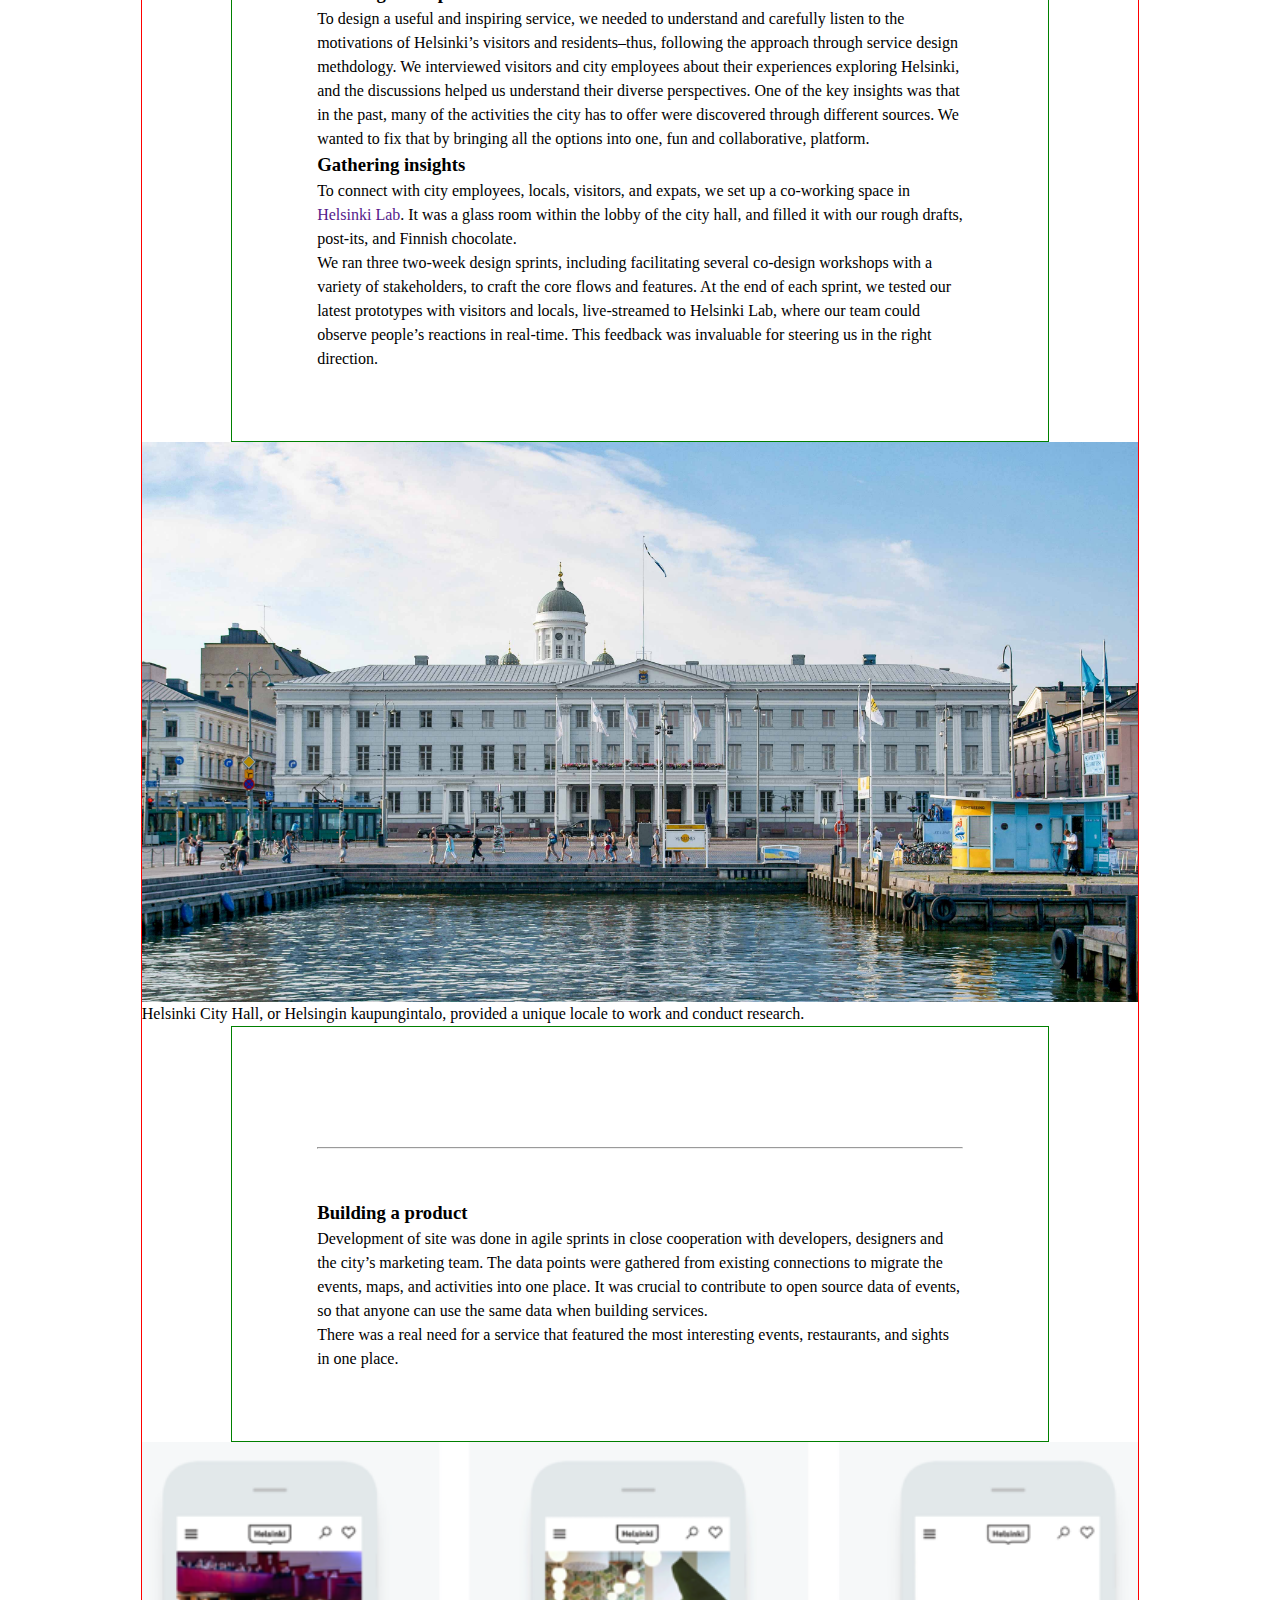
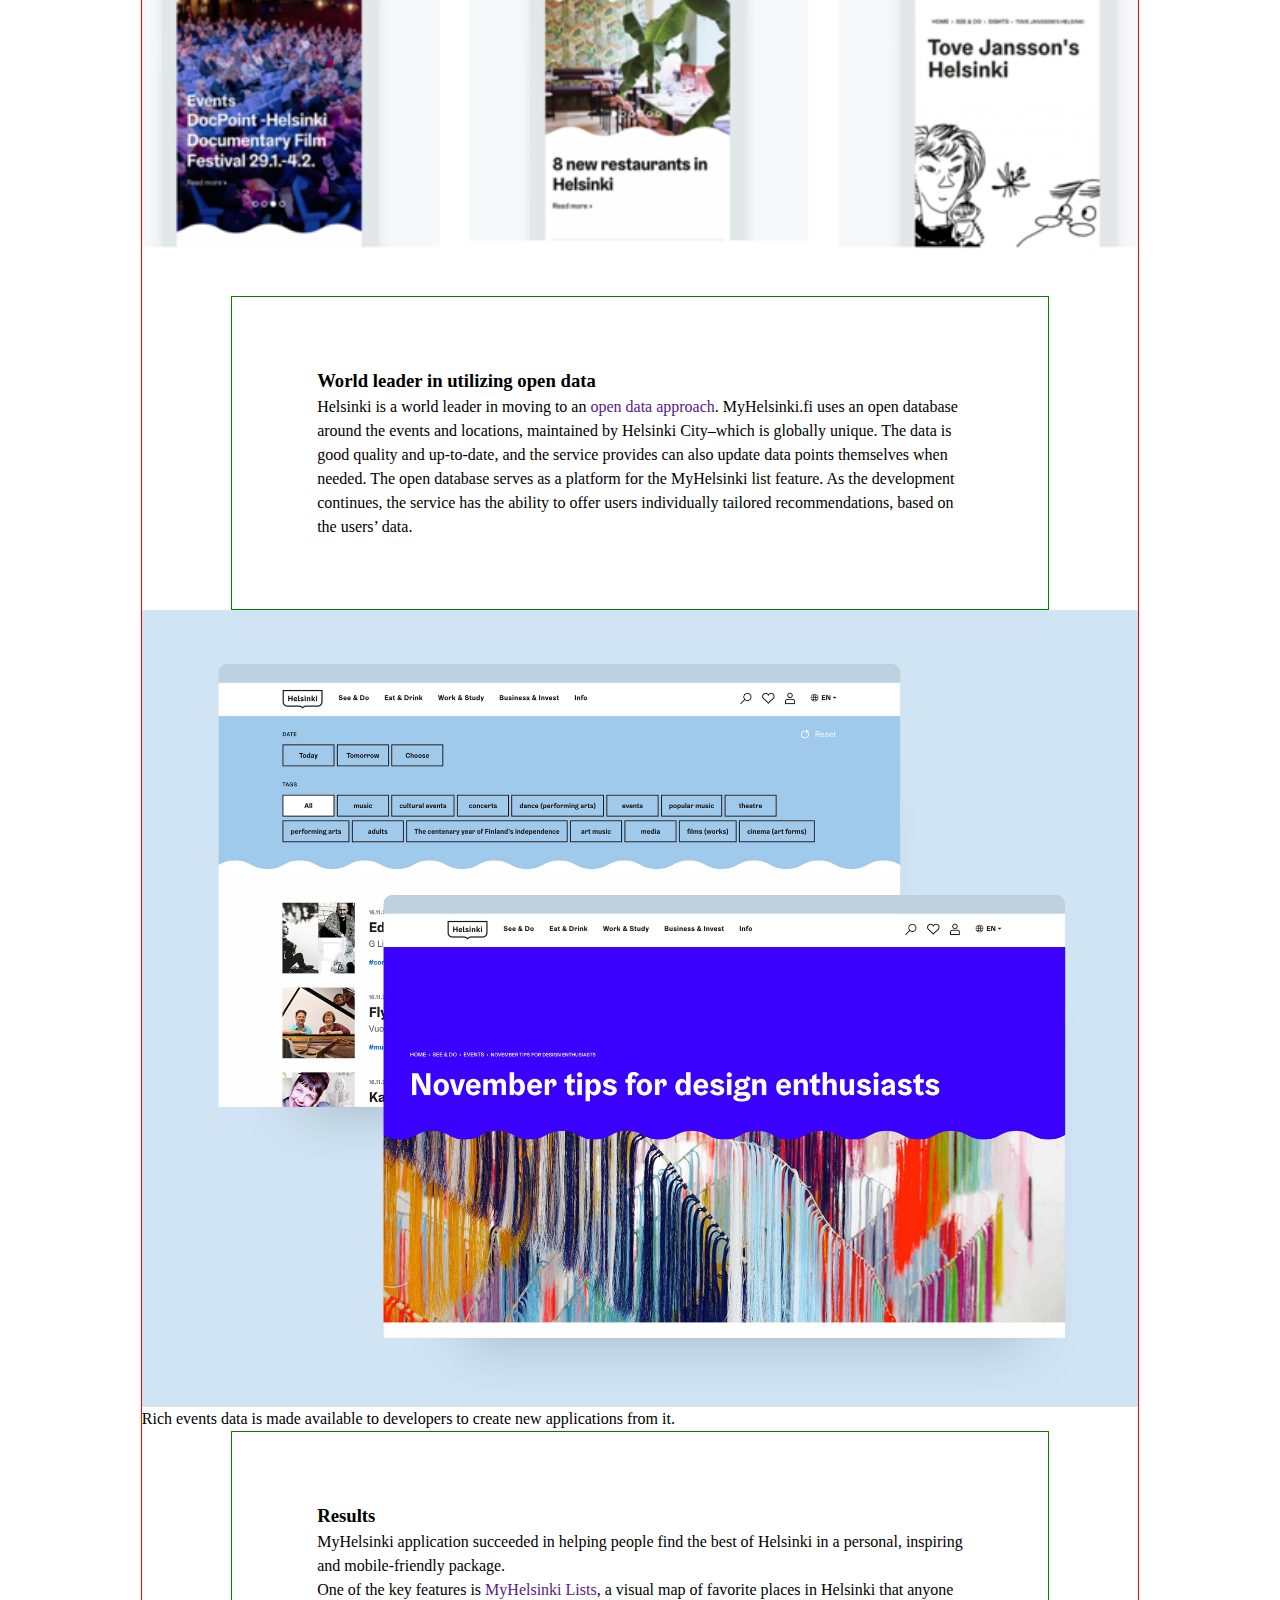
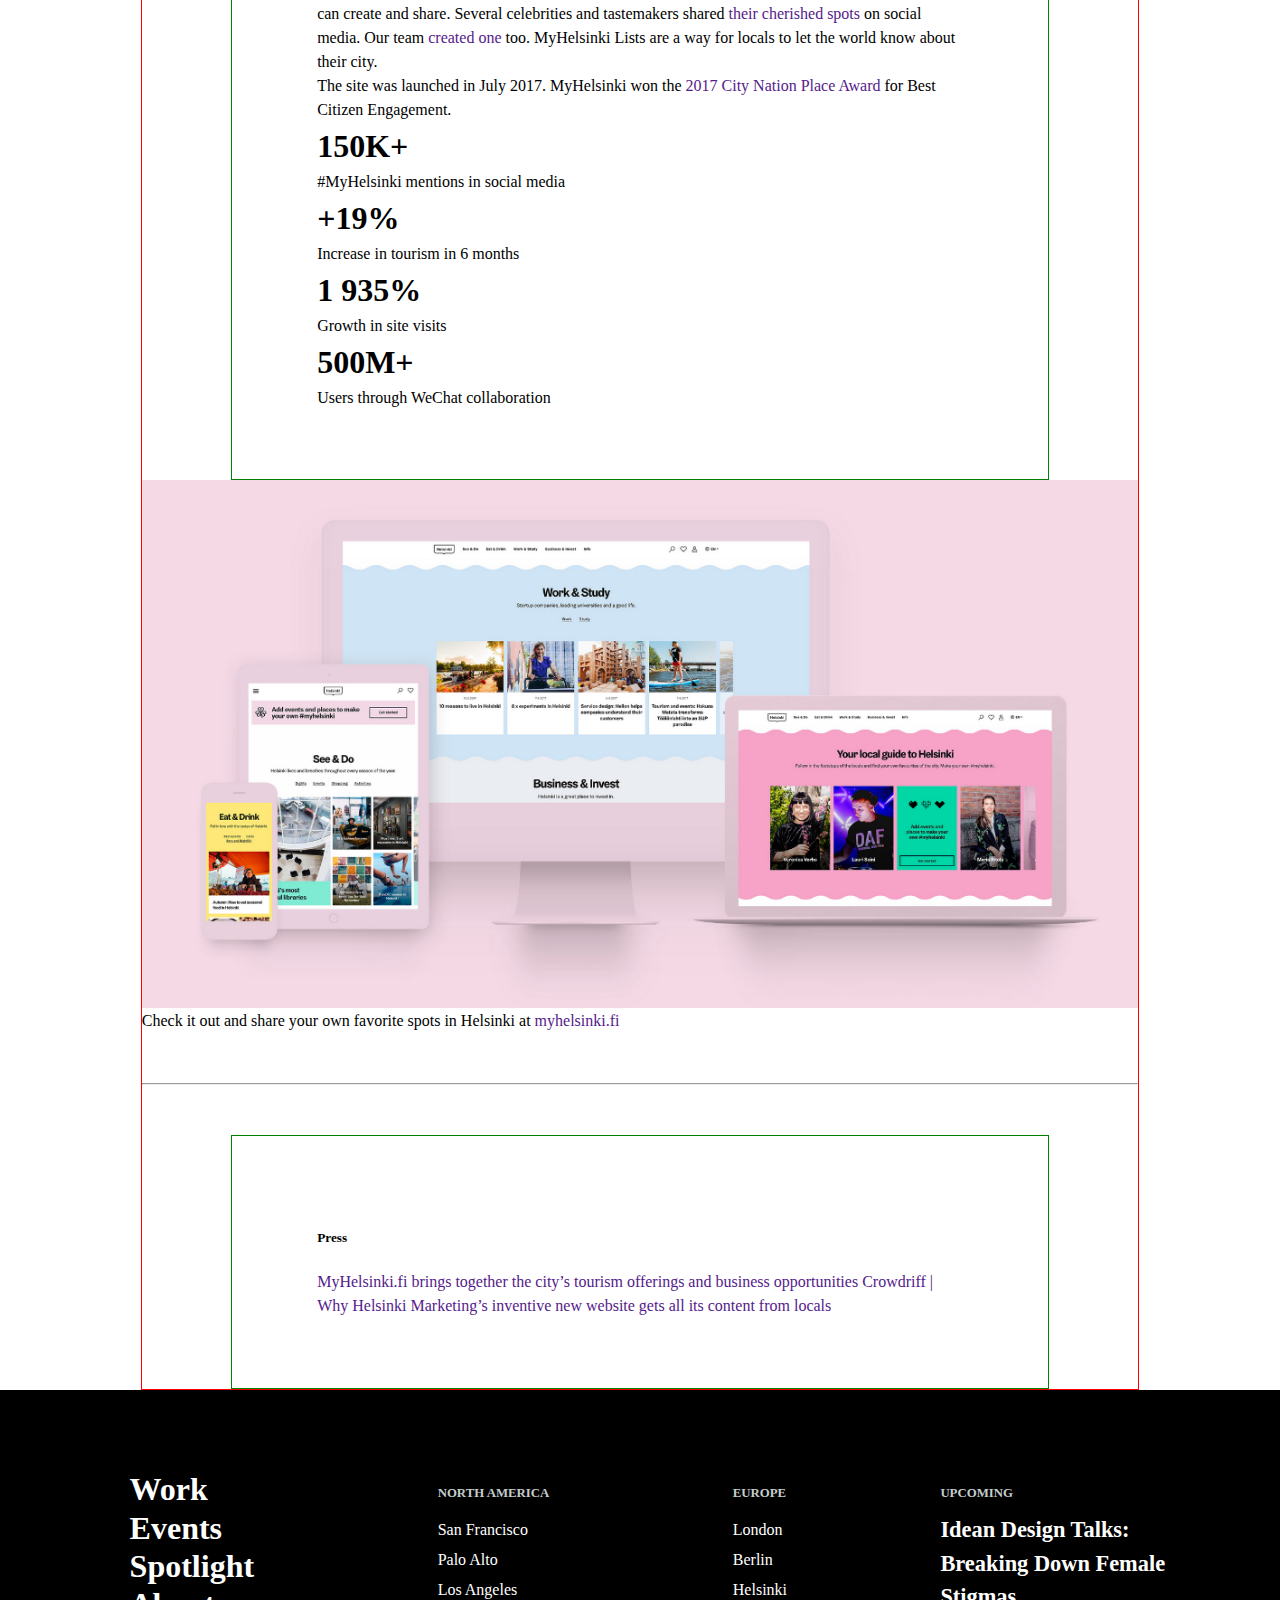
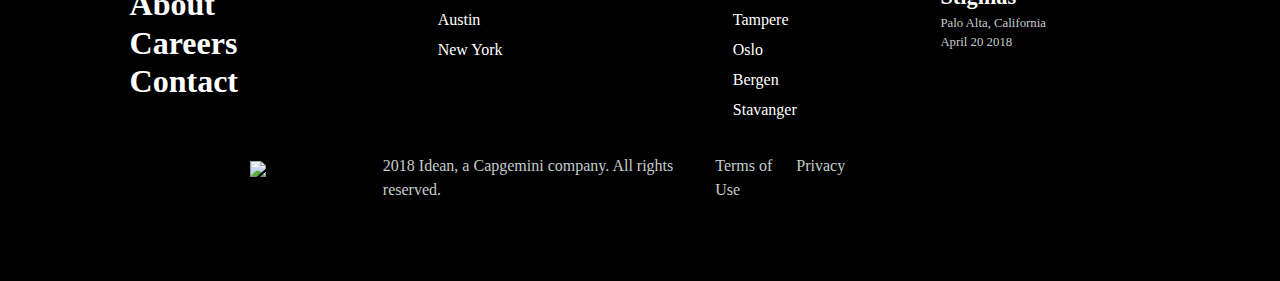
==== commit ccfdec4e: "finished section_one" ====
--- a/idean.html
+++ b/idean.html
@@ -72,17 +72,23 @@
               </div>
             </form>
           </div>
+        </div>
+        <hr>
+        <div class="text_container">
+          <div class="container">
+            <h5>Opportunity</h5>
+            <div class="text_block">
+              <p>While Helsinki is one of the most livable cities in the world, finding the best things to do isn’t easy and the city’s attractions lack the international renown of its neighbors among visitors and expats.</p>          
+            </div>
+          </div>
+          <div class="container">
+            <h5>Outcome</h5>
+            <div class="text_block">
+              <p>Your local guide to Helsinki: a vibrant digital destination that connects people to share their best experiences of the city—useful for locals but accessible for everyone.</p>
+            </div>  
+          </div>
+        </div>
           <hr>
-          <div>
-            <h5>Opportunity</h5>
-              <p>While Helsinki is one of the most livable cities in the world, finding the best things to do isn’t easy and the city’s attractions lack the international renown of its neighbors among visitors and expats.</p>          
-          </div>
-          <div>
-            <h5>Outcome</h5>
-            <p>Your local guide to Helsinki: a vibrant digital destination that connects people to share their best experiences of the city—useful for locals but accessible for everyone.</p>
-          </div>
-          <hr>
-        </div>
       </section>
       <section class="section_two">
         <div class="section_two_content">
--- a/style.css
+++ b/style.css
@@ -45,7 +45,7 @@
 /* Make images easier to work with */
 img,
 picture {
-	max-width: 100%;
+	width: 100%;
 	display: block;
 }
 
@@ -85,10 +85,6 @@
 	text-decoration: none;
 }
 
-hr {
-	margin: 50px -27.5%;
-}
-
 /* header */
 .main_nav > ul {
 	display: flex;
@@ -114,6 +110,10 @@
 	border: 1px solid red;
 }
 
+hr {
+	margin: 50px 0;
+}
+
 .text_block {
 	color: black;
 	line-height: 1.7;
@@ -123,6 +123,30 @@
 .text_block p {
 	font-size: 1.25rem;
 	margin: 27px 0;
+}
+
+.text_container {
+	/* display: flex;
+	flex-direction: row;
+	width: 100%;
+	margin: 0 -25%; */
+	padding: 4% 0;
+	border: 1px solid blue;
+}
+
+.container {
+	display: flex;
+}
+
+.container h5 {
+	margin-top: 0;
+	width: 17%;
+	flex-shrink: 0;
+}
+
+.text_container p {
+	margin-top: 0;
+	width: 82%;
 }
 
 /* hero */
@@ -178,7 +202,6 @@
 }
 
 /* section_one */
-
 .section_one {
 	margin-top: -80px;
 }
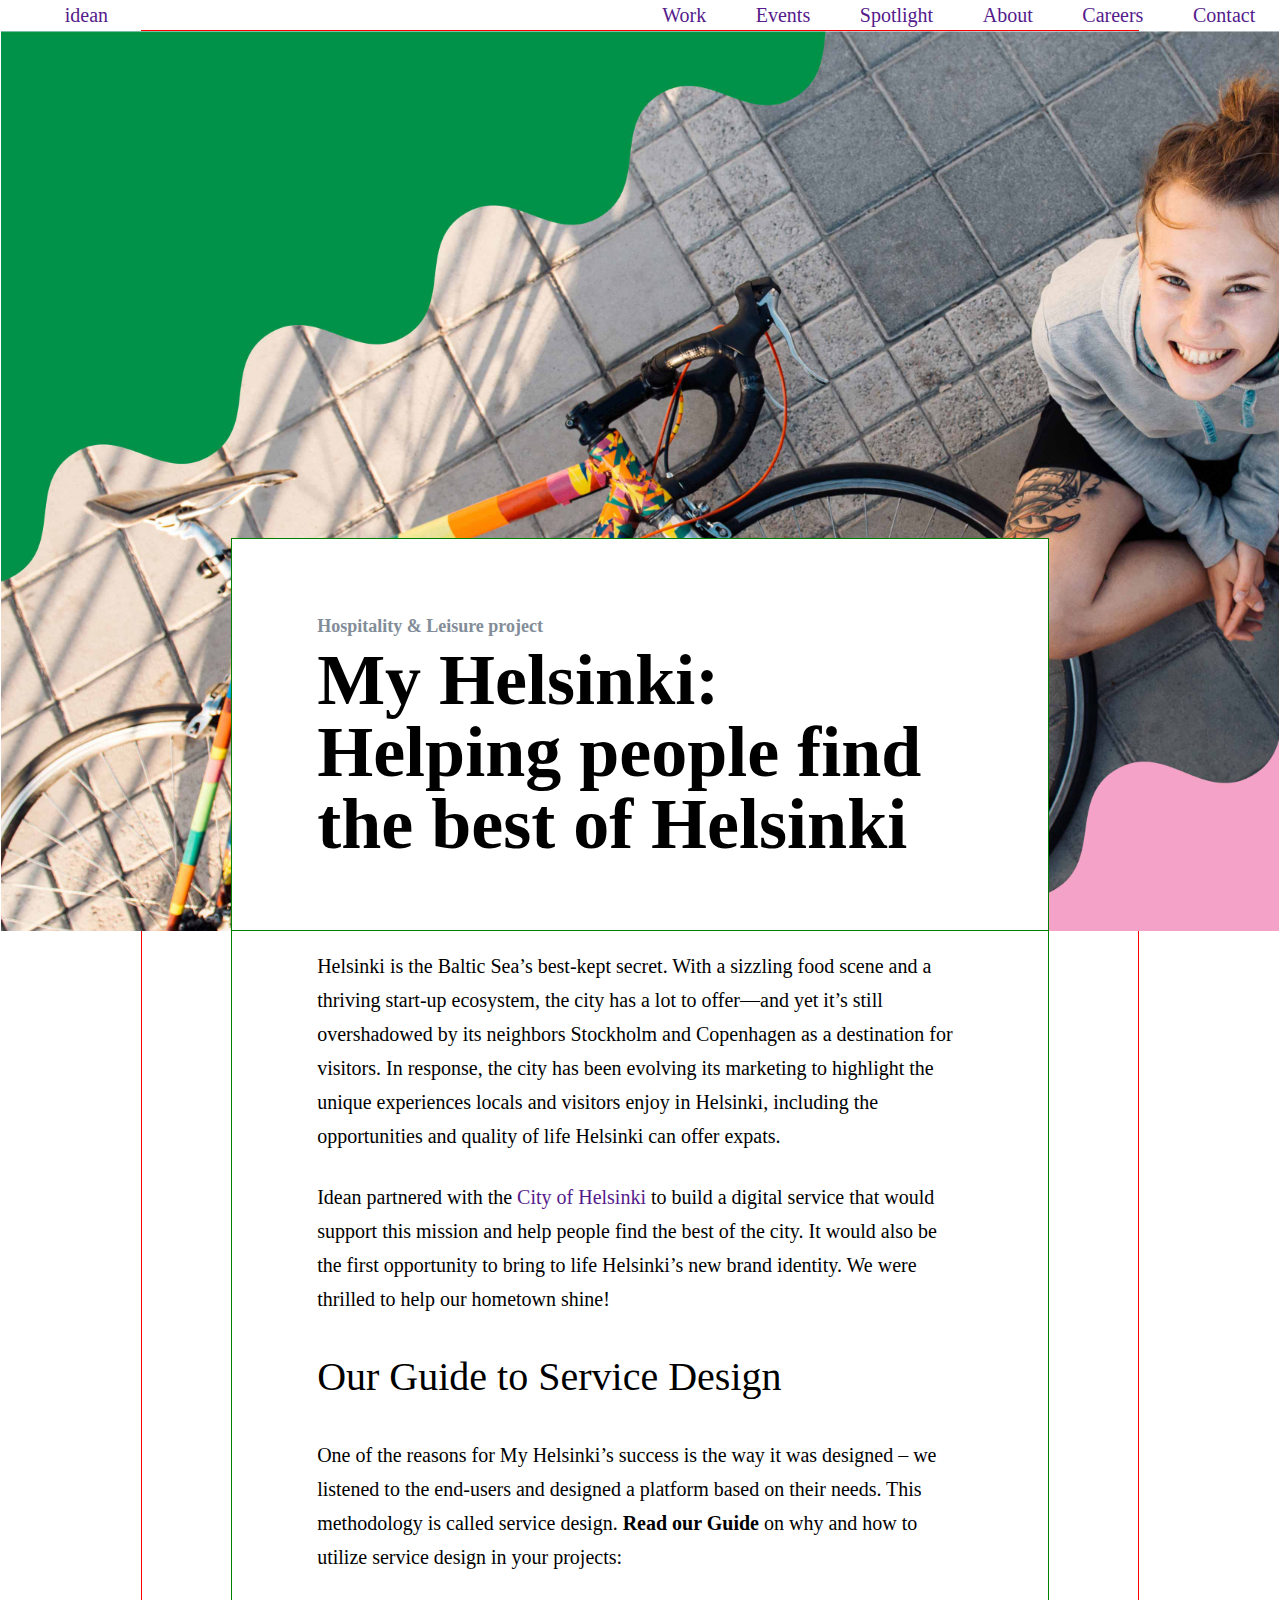
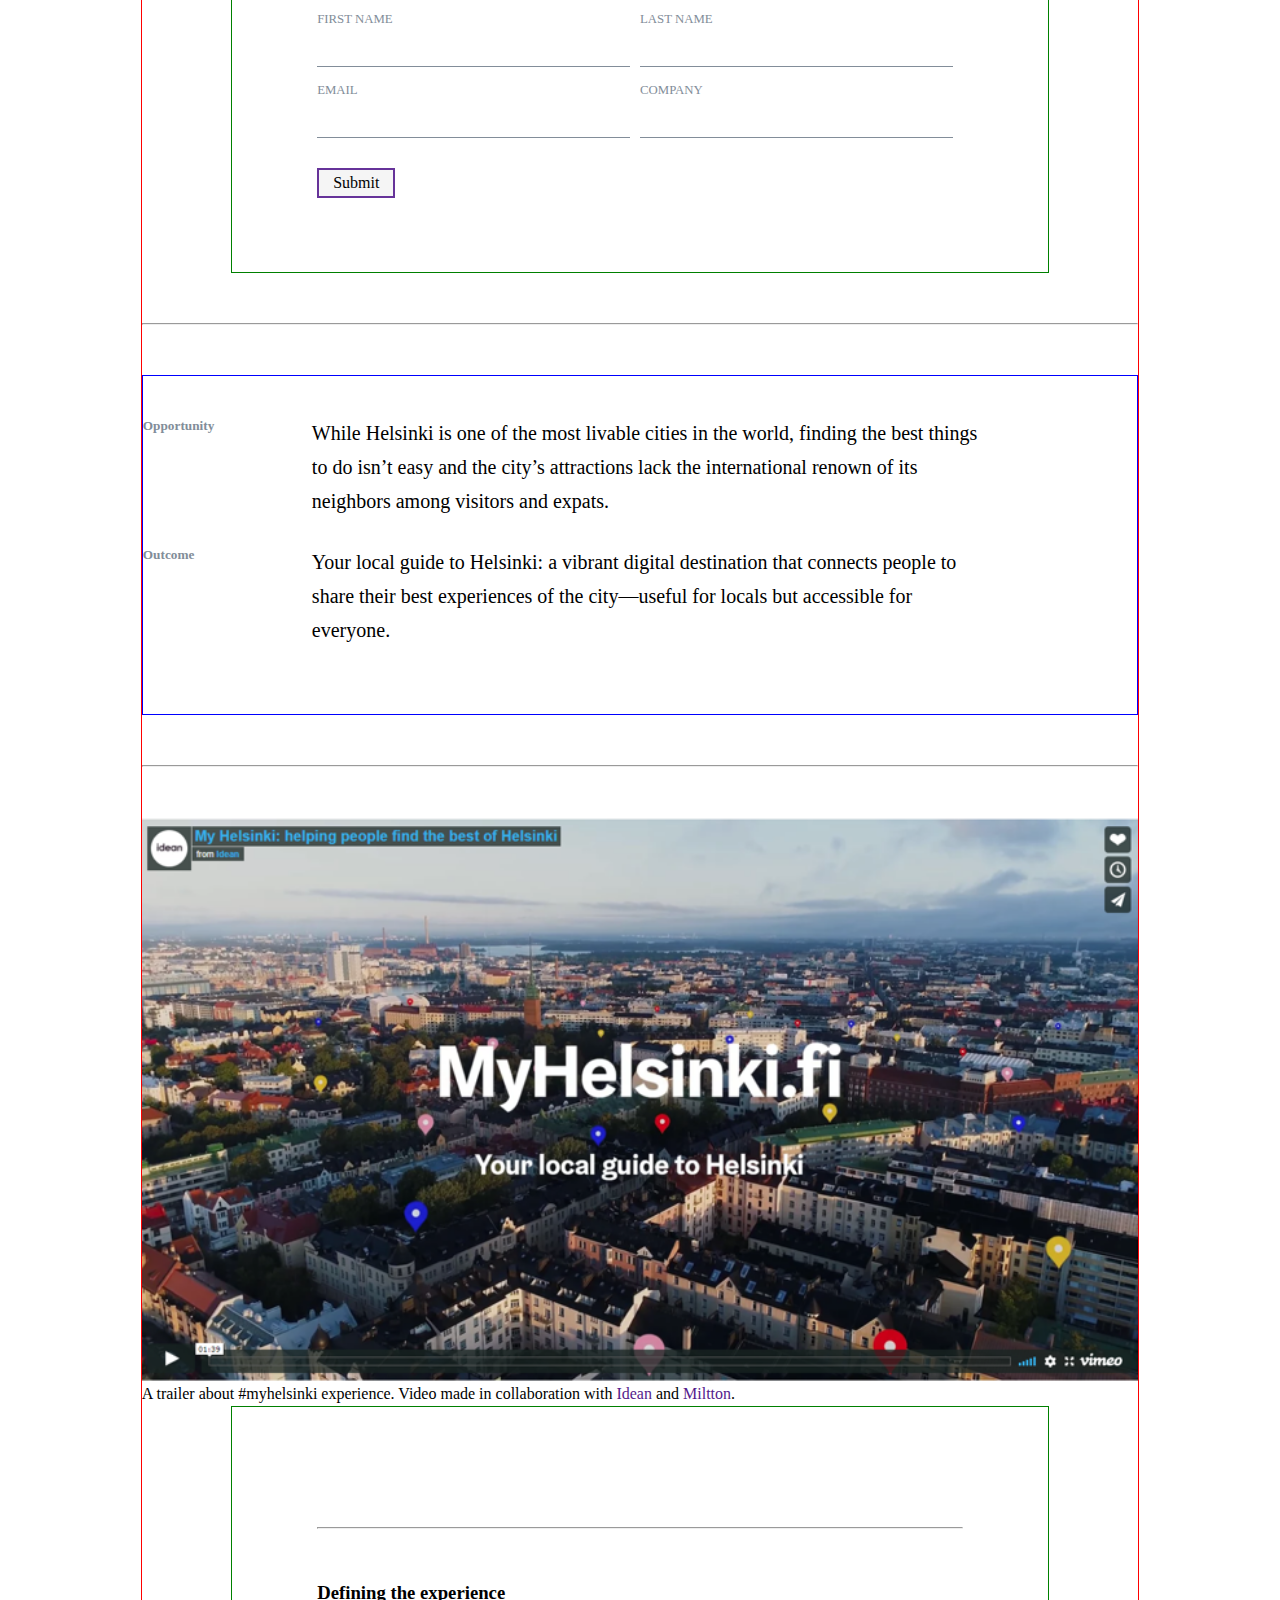
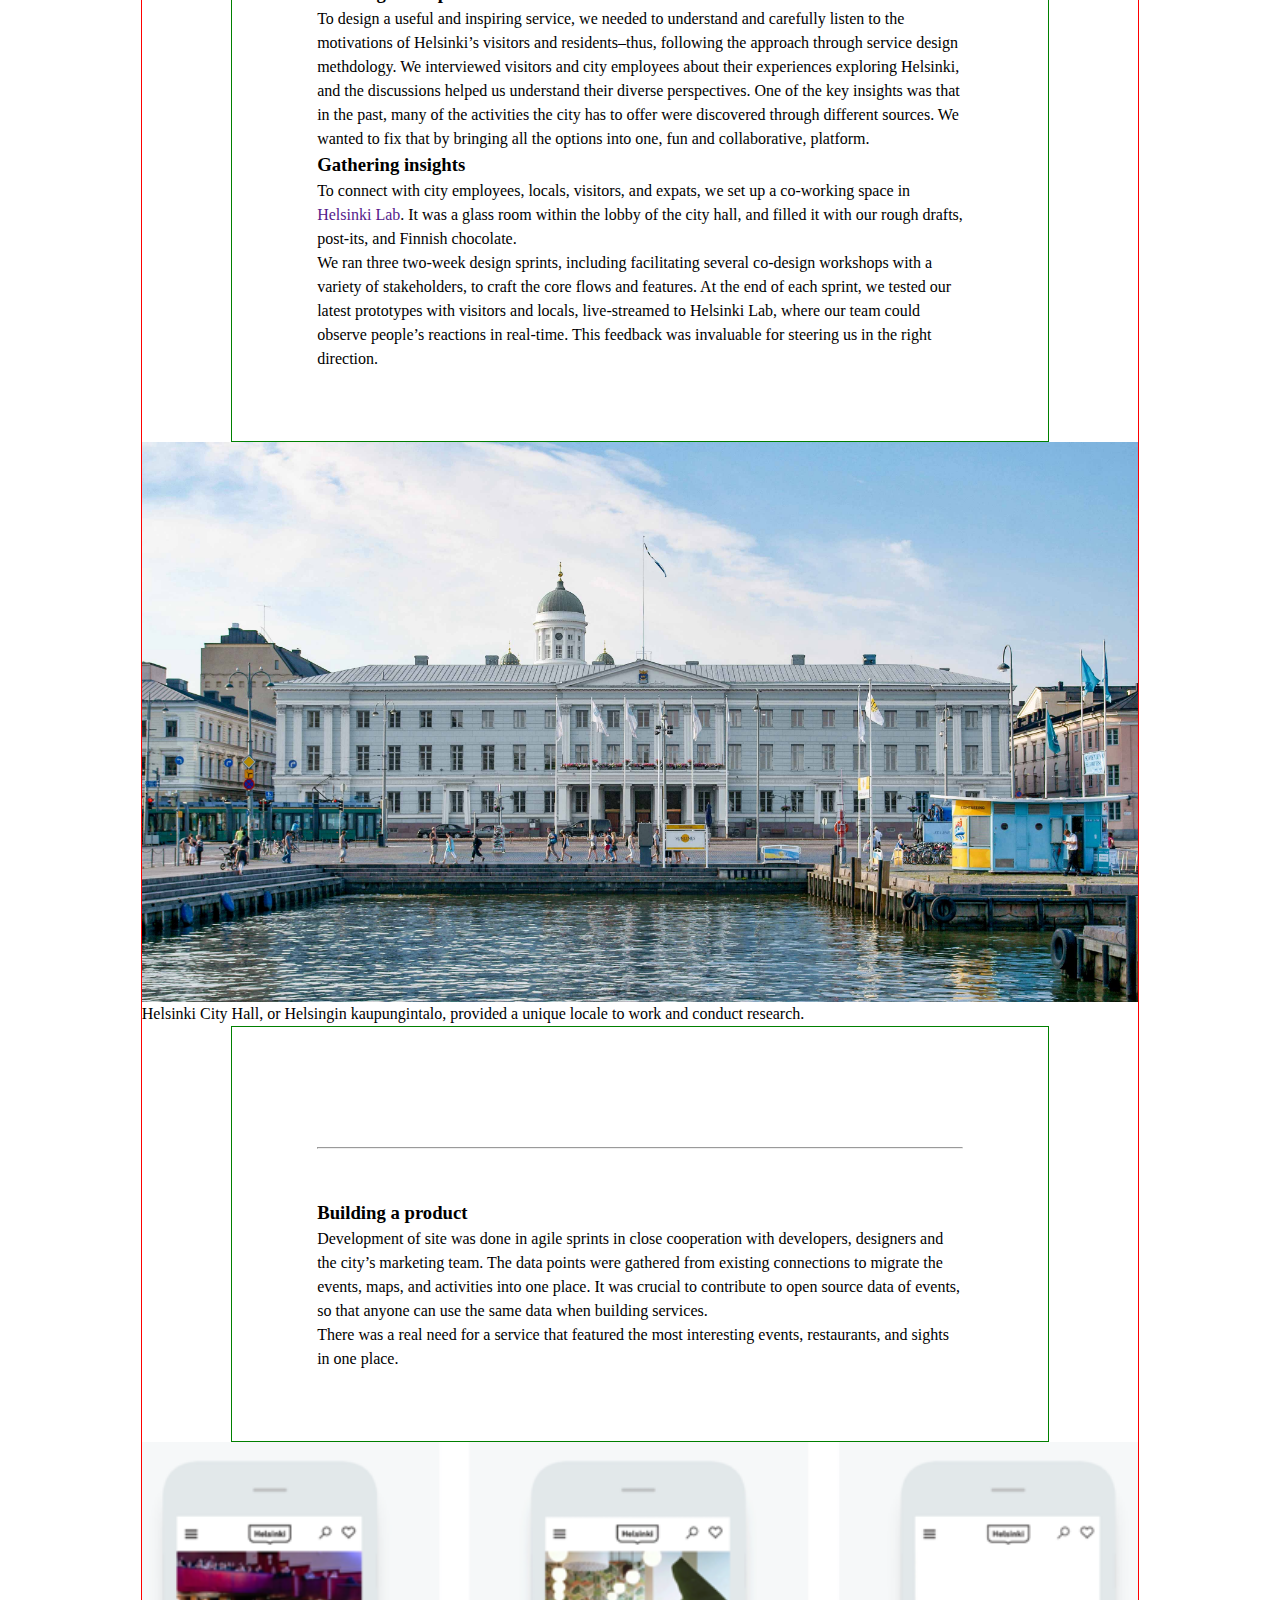
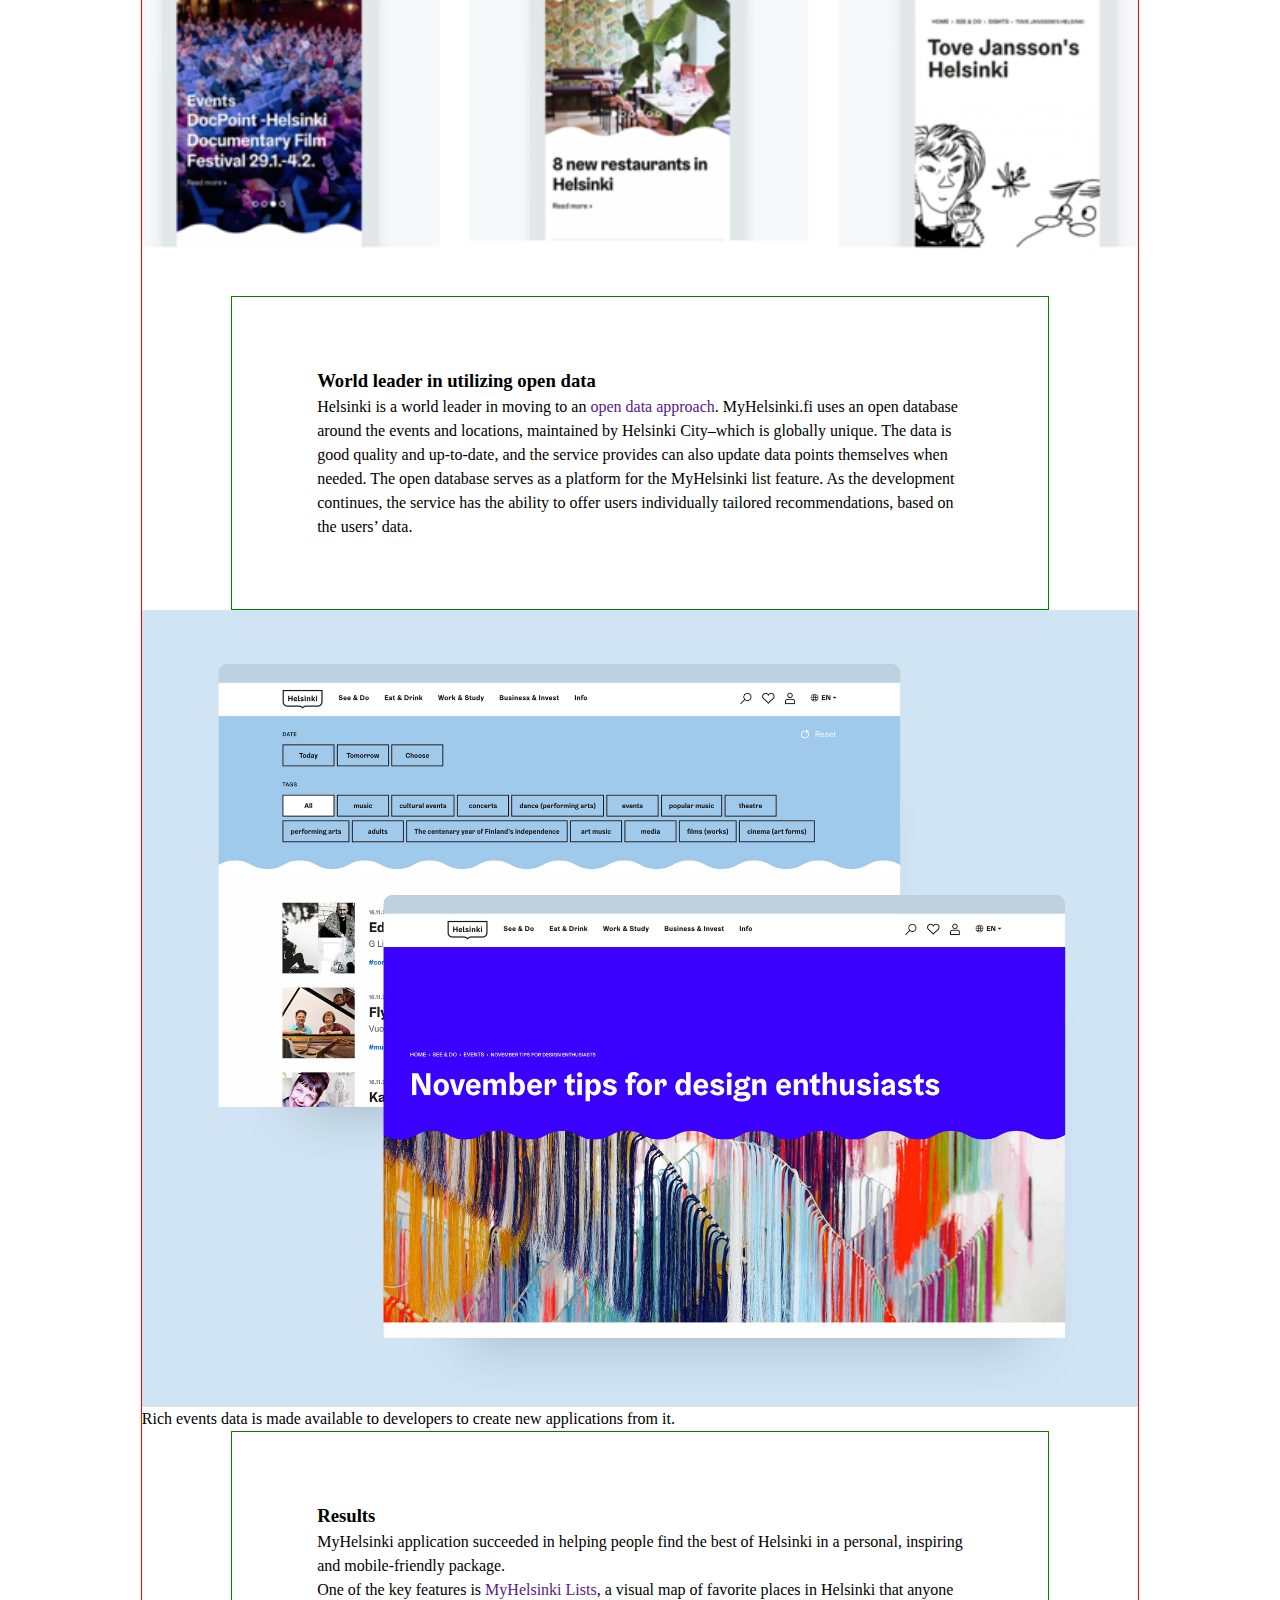
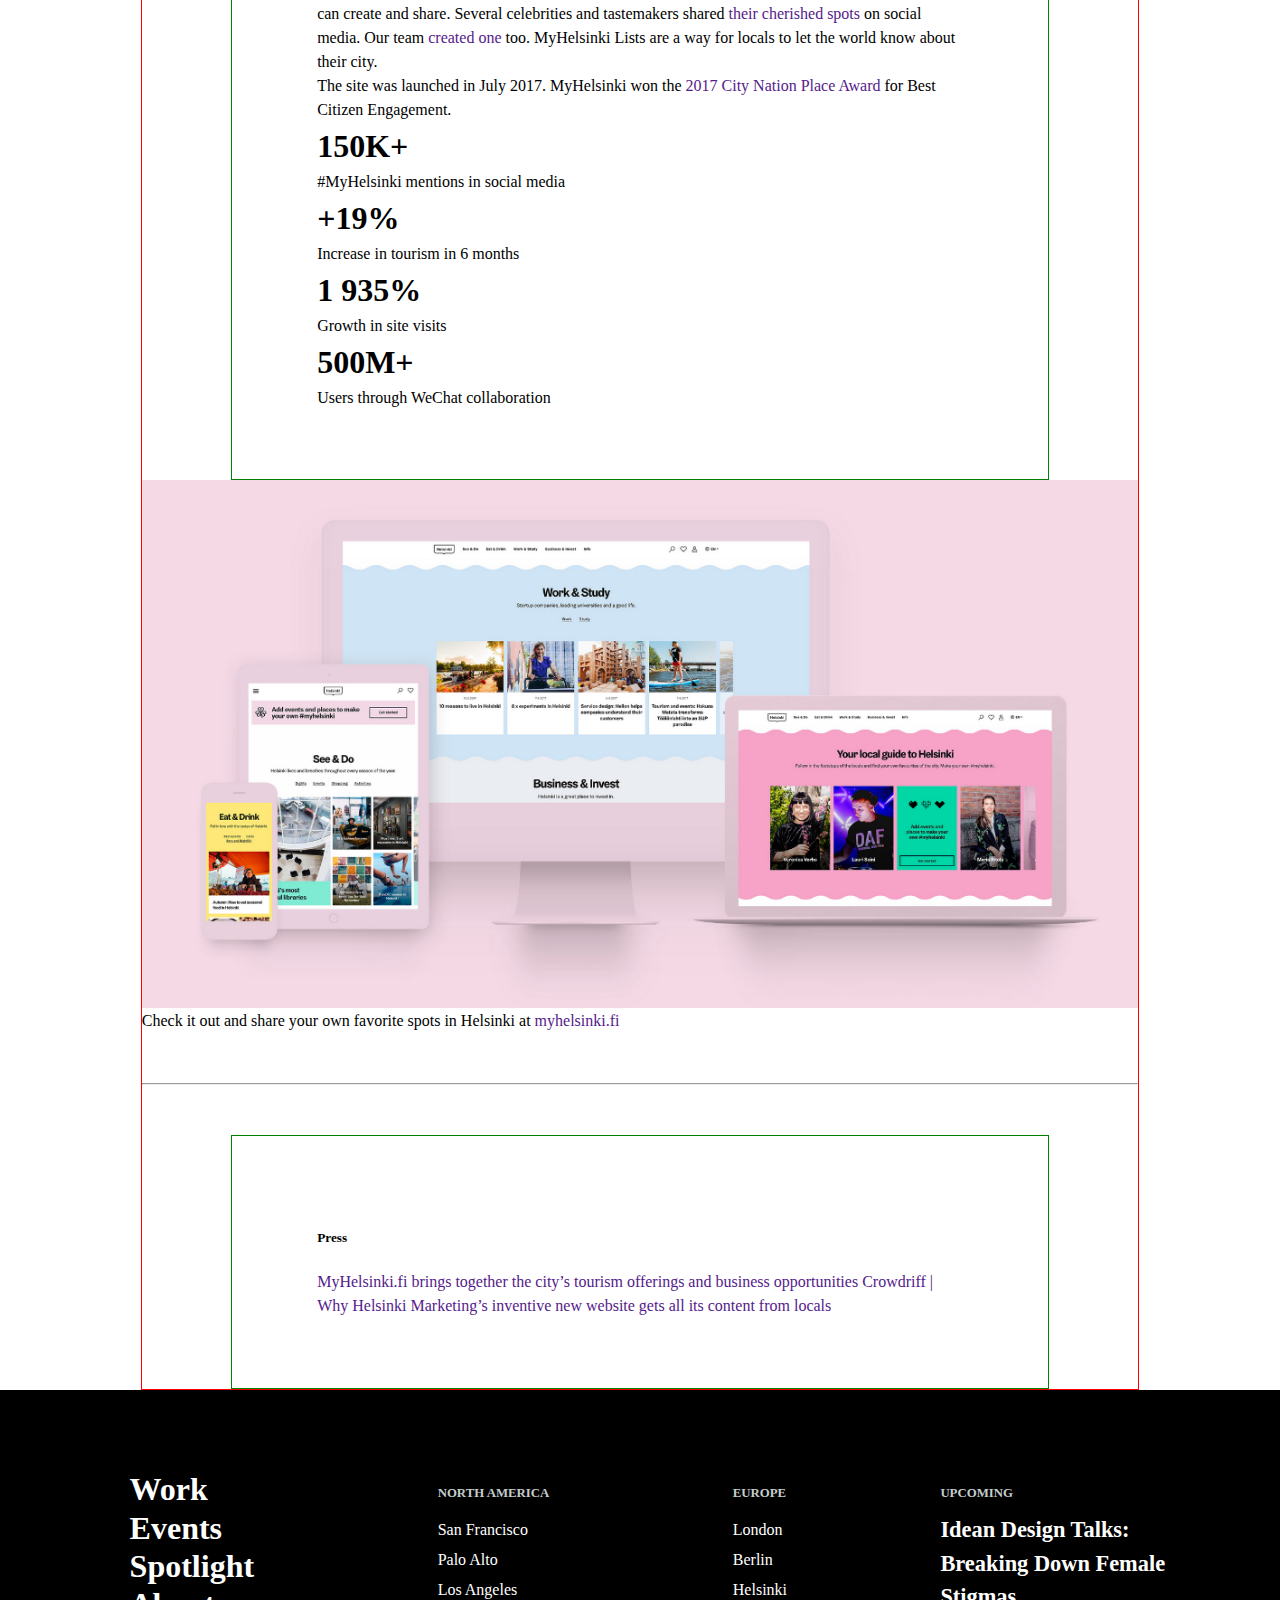
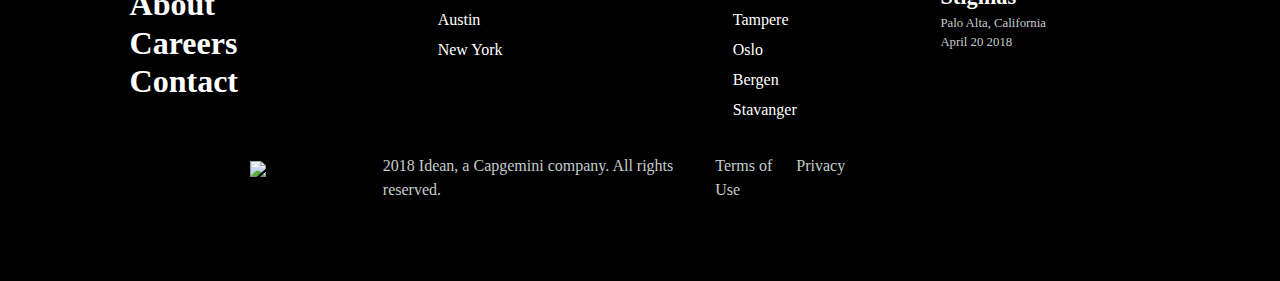
==== commit c605f41a: "text_on_edge" ====
--- a/idean.html
+++ b/idean.html
@@ -76,13 +76,13 @@
         <hr>
         <div class="text_container">
           <div class="container">
-            <h5>Opportunity</h5>
+            <h5 class="text_on_edge">Opportunity</h5>
             <div class="text_block">
               <p>While Helsinki is one of the most livable cities in the world, finding the best things to do isn’t easy and the city’s attractions lack the international renown of its neighbors among visitors and expats.</p>          
             </div>
           </div>
           <div class="container">
-            <h5>Outcome</h5>
+            <h5 class="text_on_edge">Outcome</h5>
             <div class="text_block">
               <p>Your local guide to Helsinki: a vibrant digital destination that connects people to share their best experiences of the city—useful for locals but accessible for everyone.</p>
             </div>  
--- a/style.css
+++ b/style.css
@@ -138,10 +138,11 @@
 	display: flex;
 }
 
-.container h5 {
+.text_on_edge {
+	width: 17%;
 	margin-top: 0;
-	width: 17%;
 	flex-shrink: 0;
+	color: #828d99;
 }
 
 .text_container p {
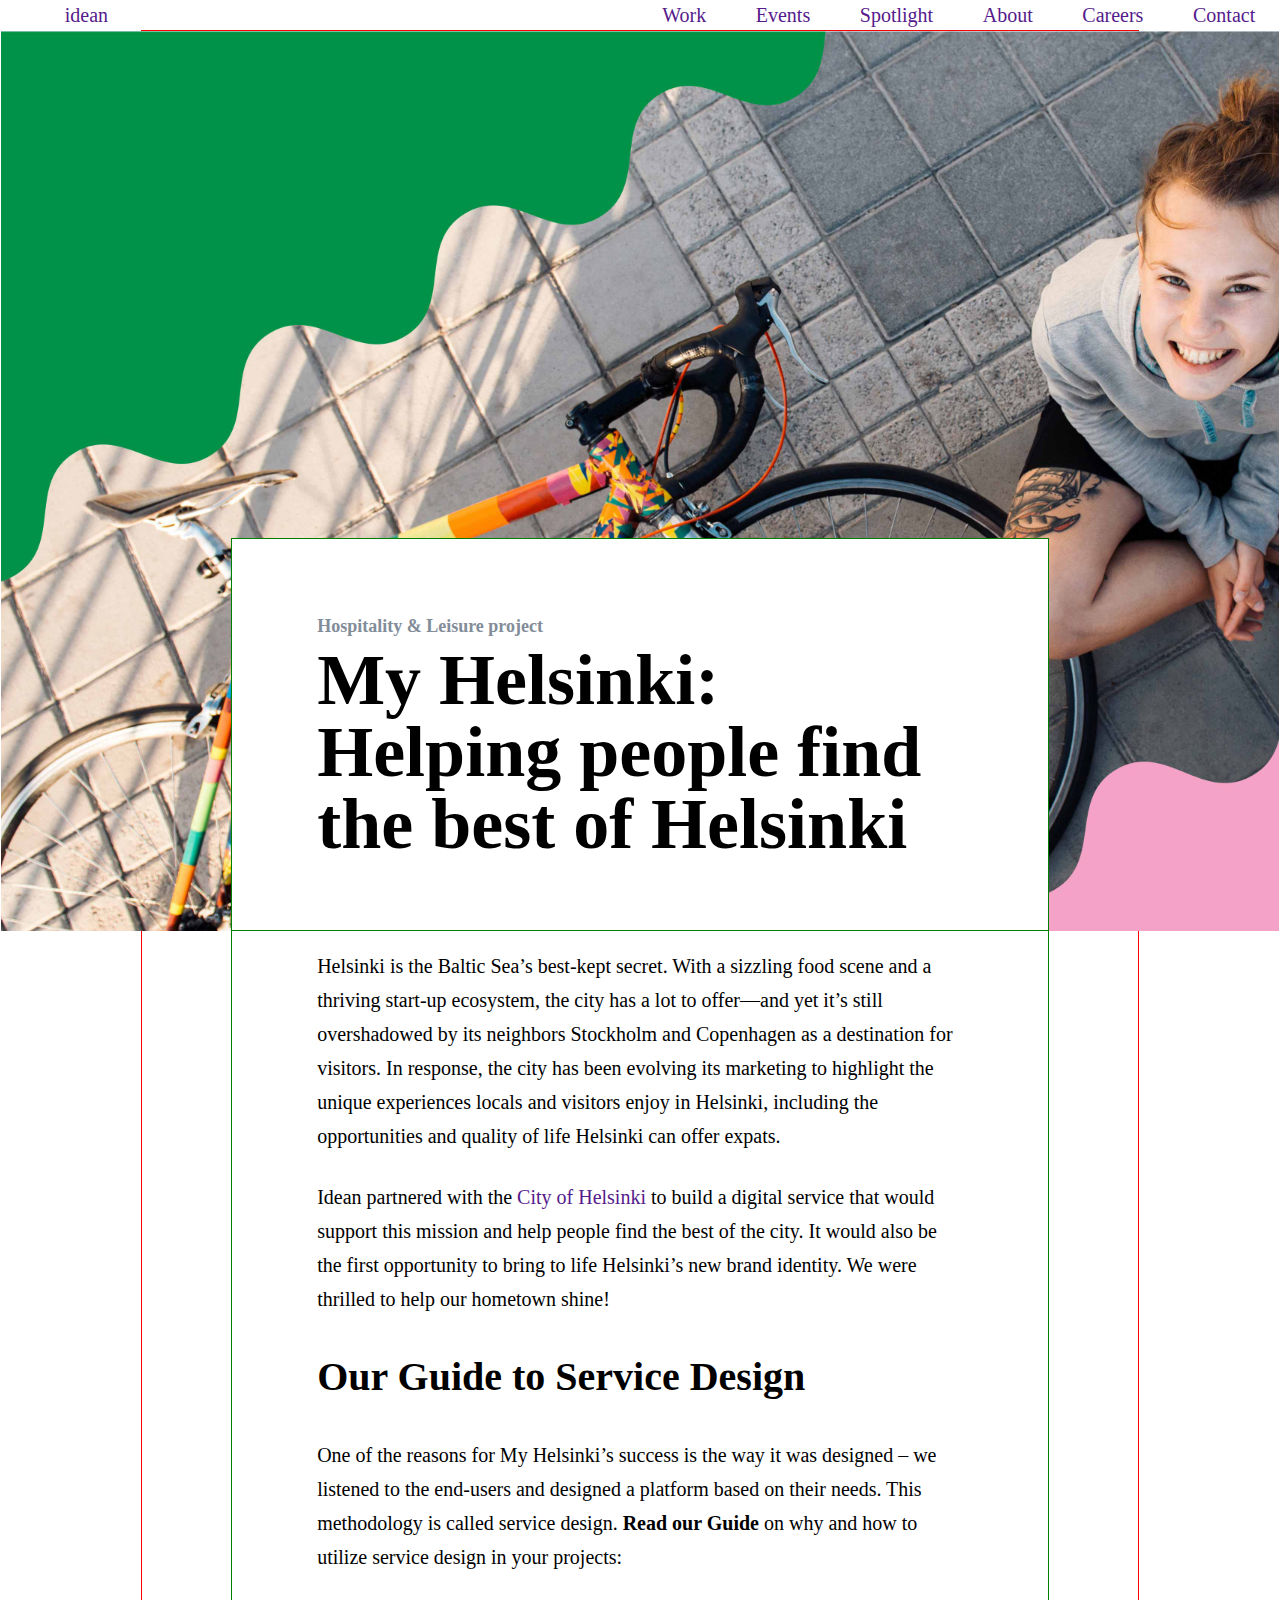
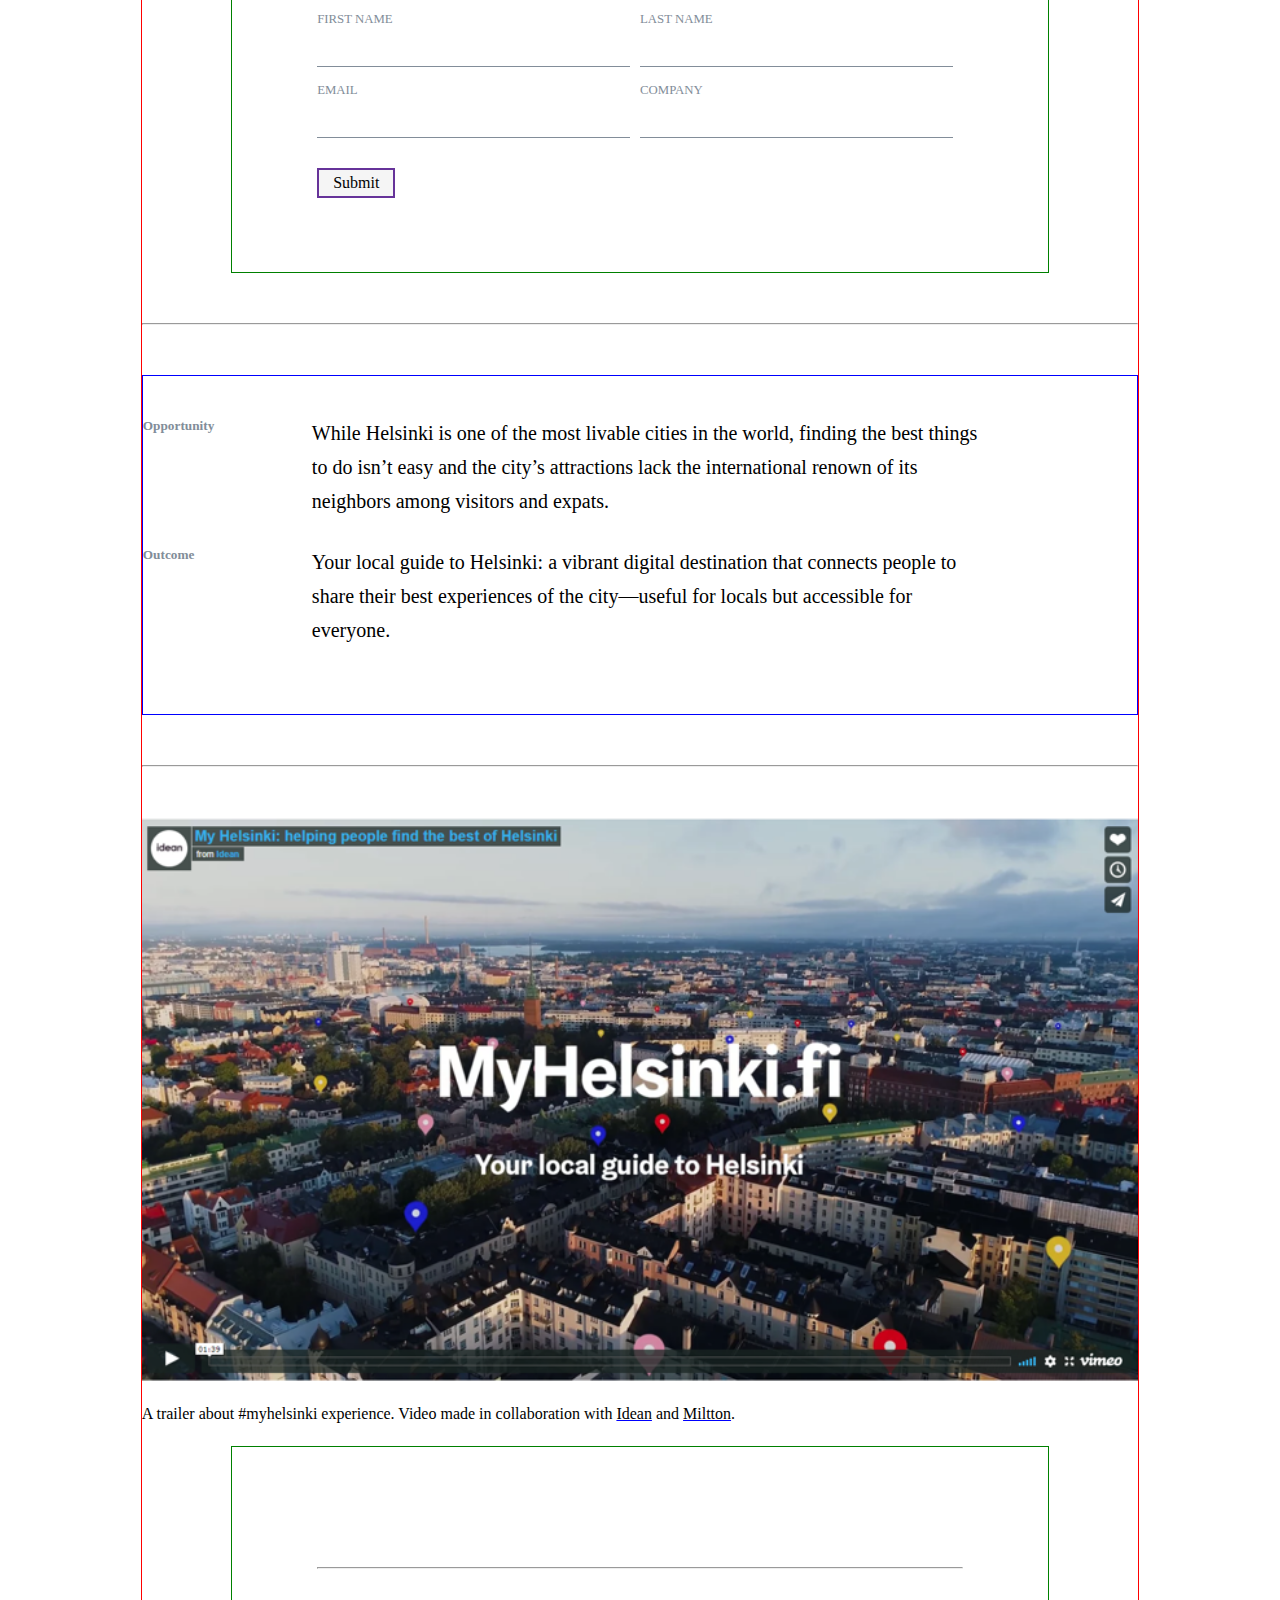
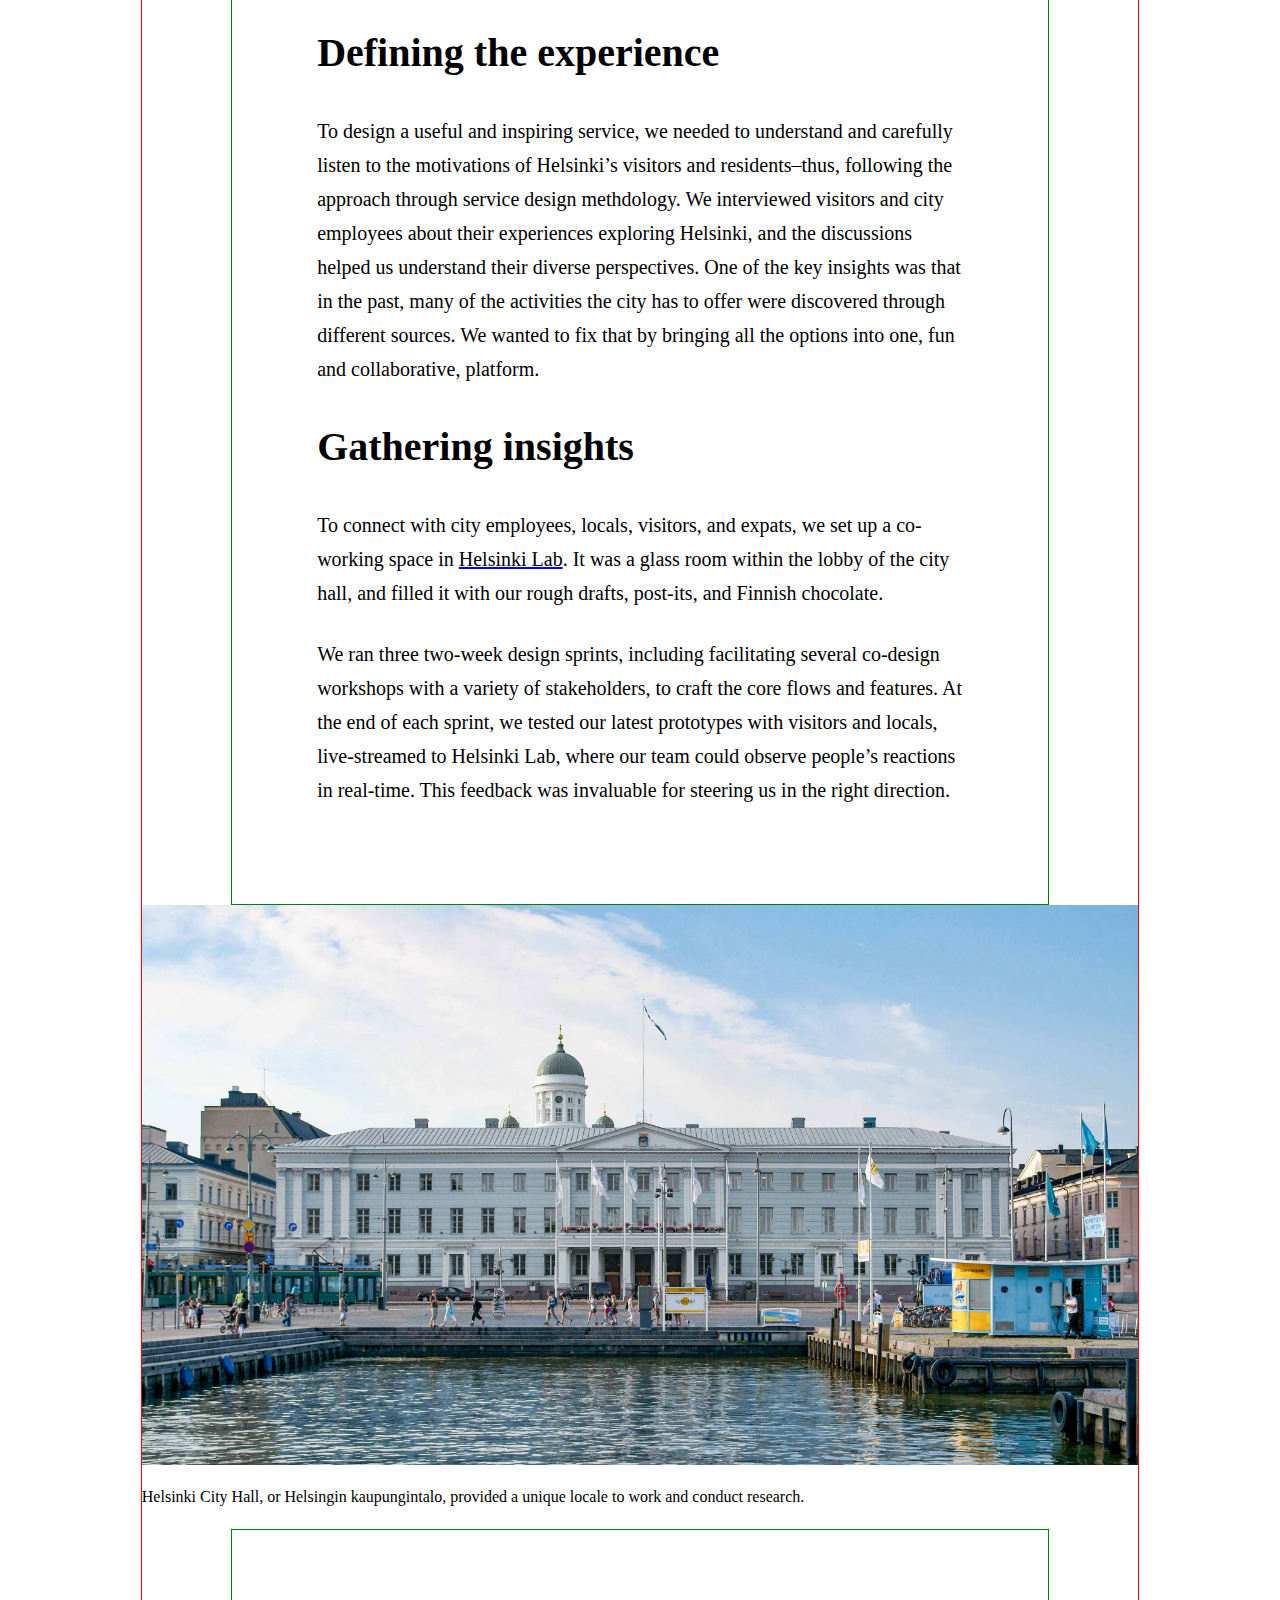
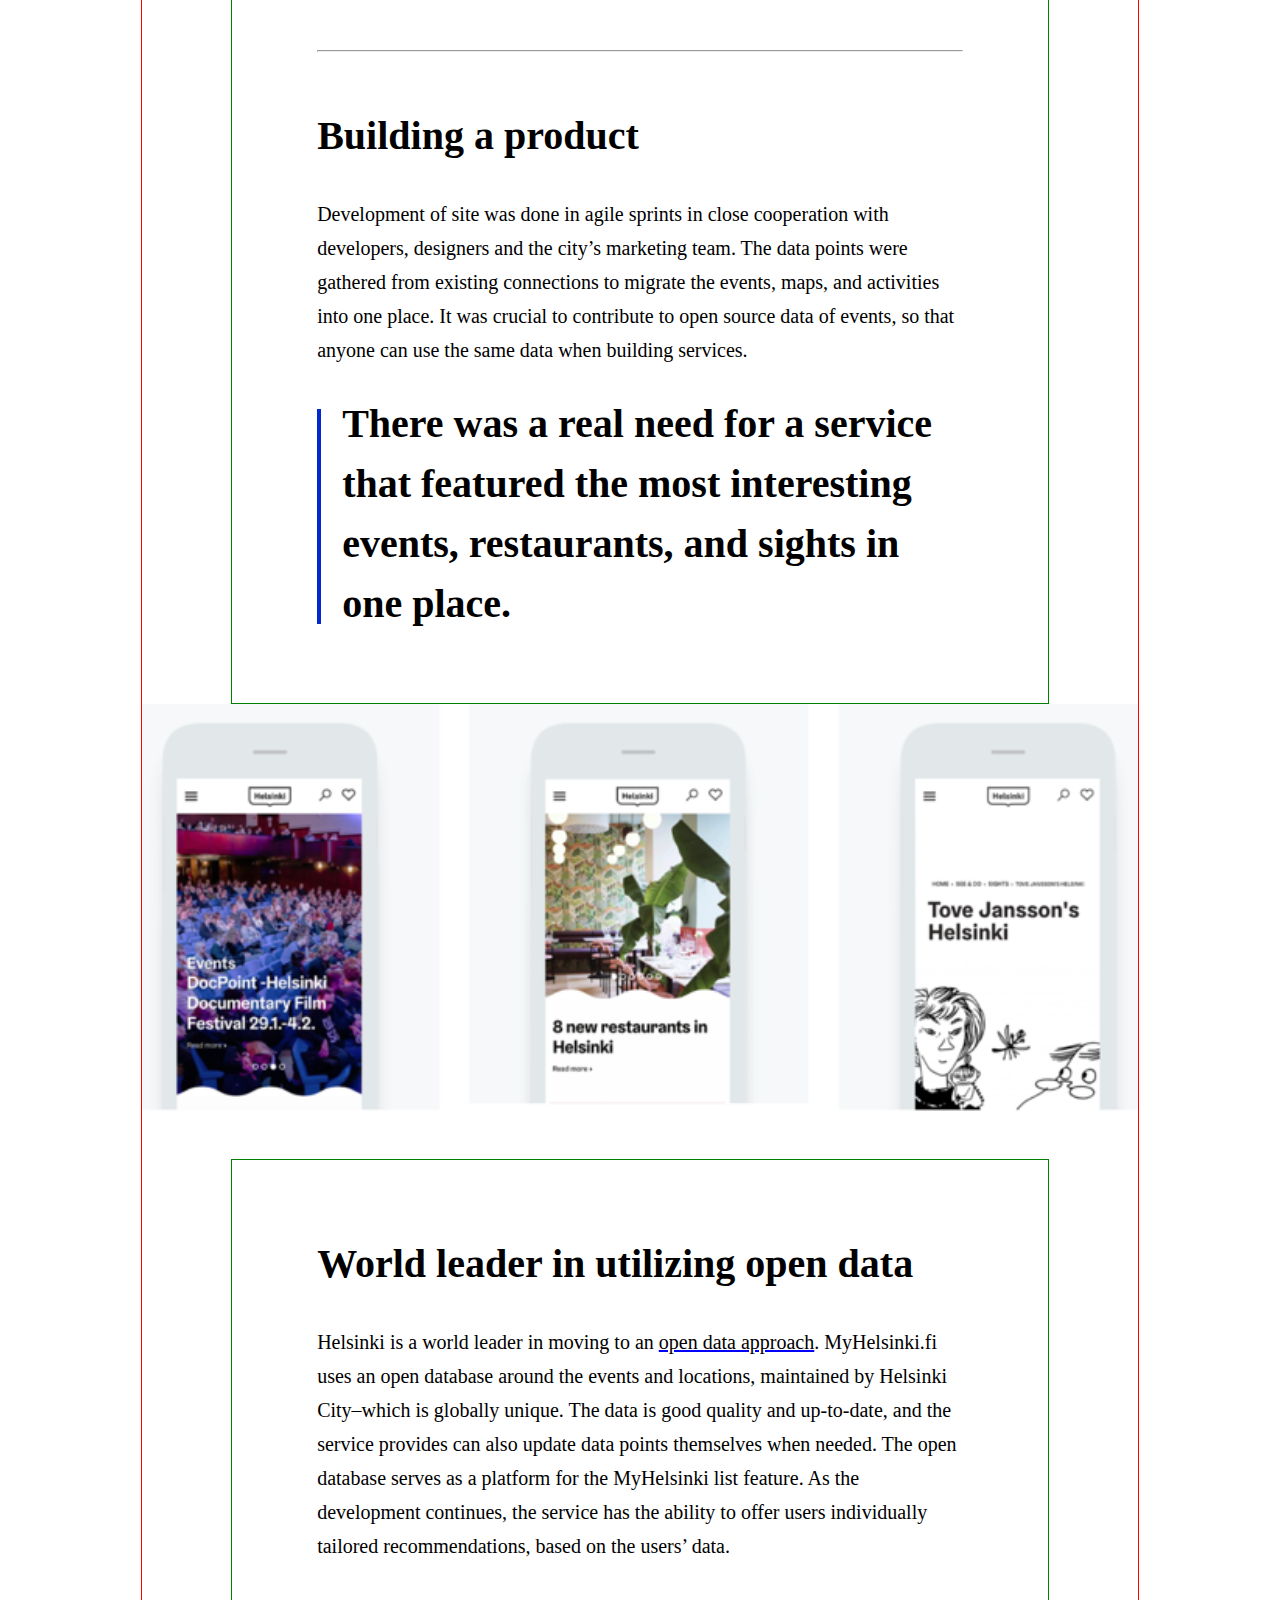
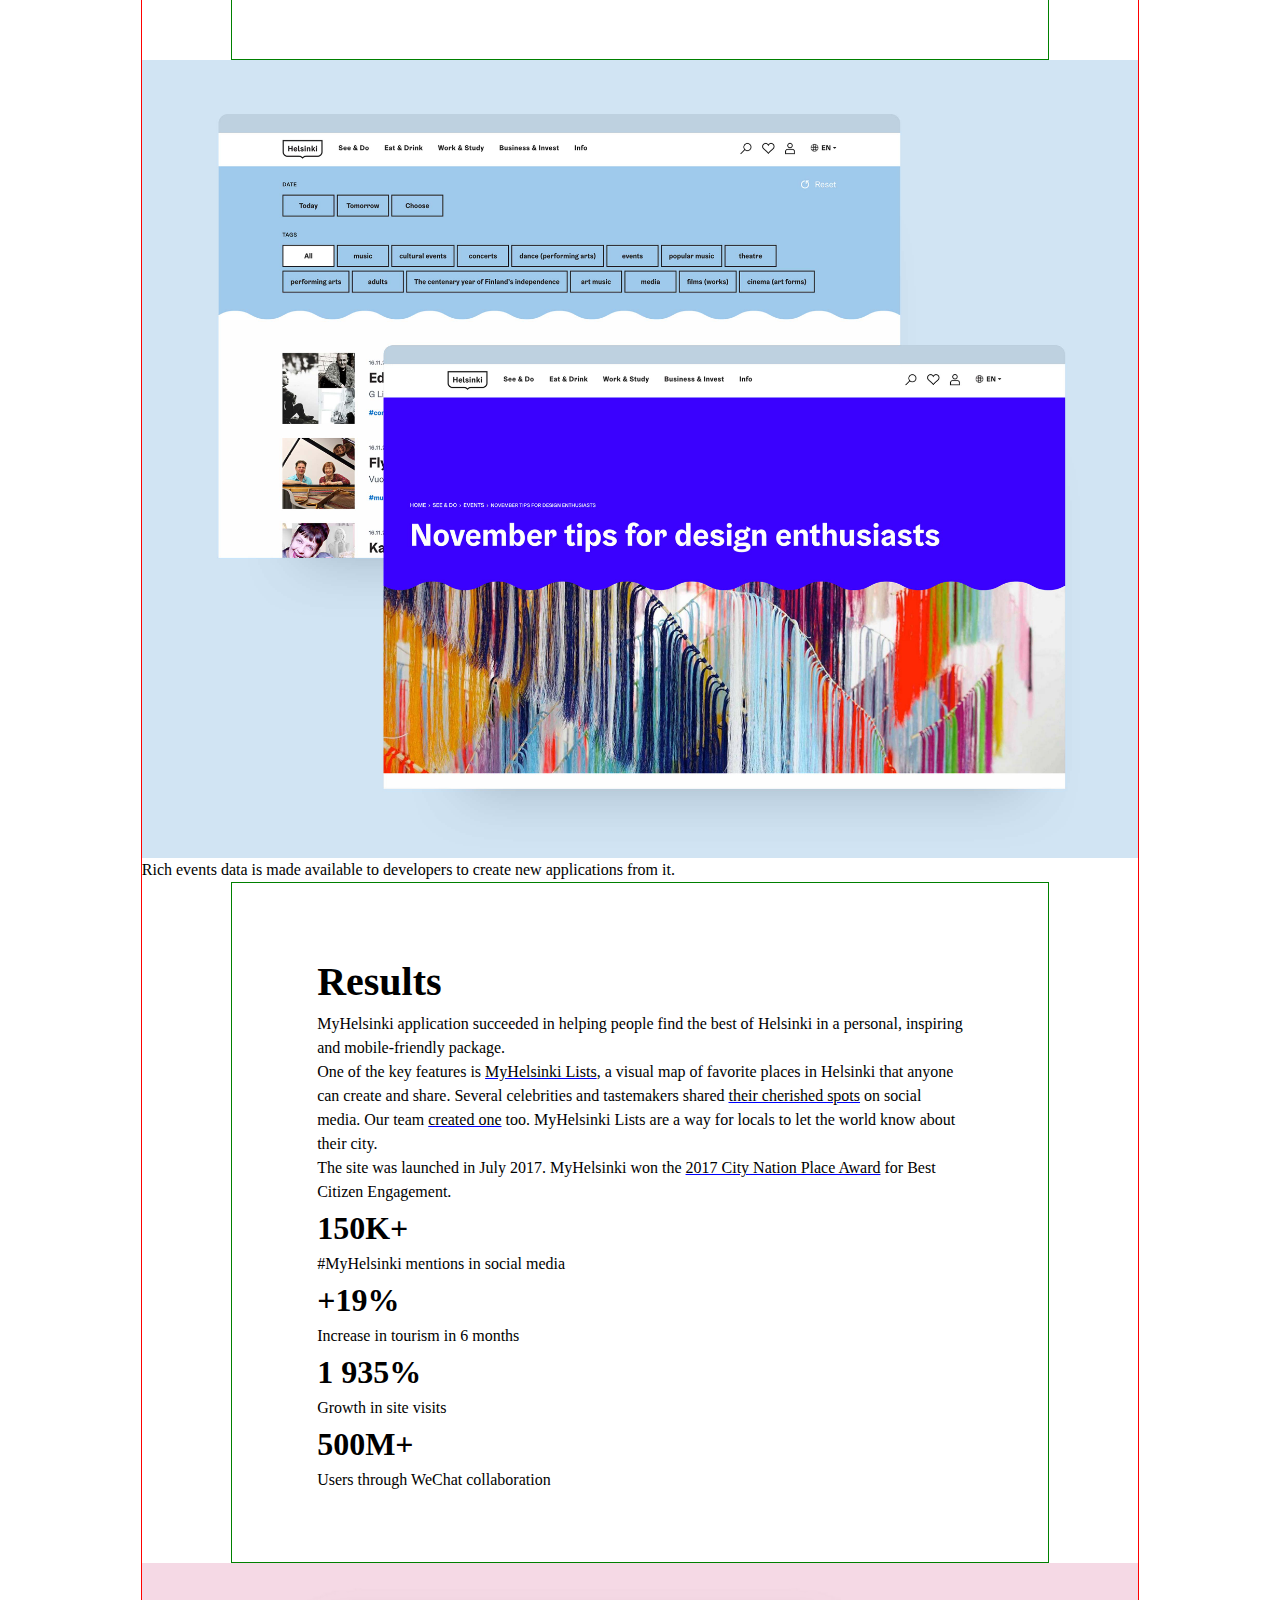
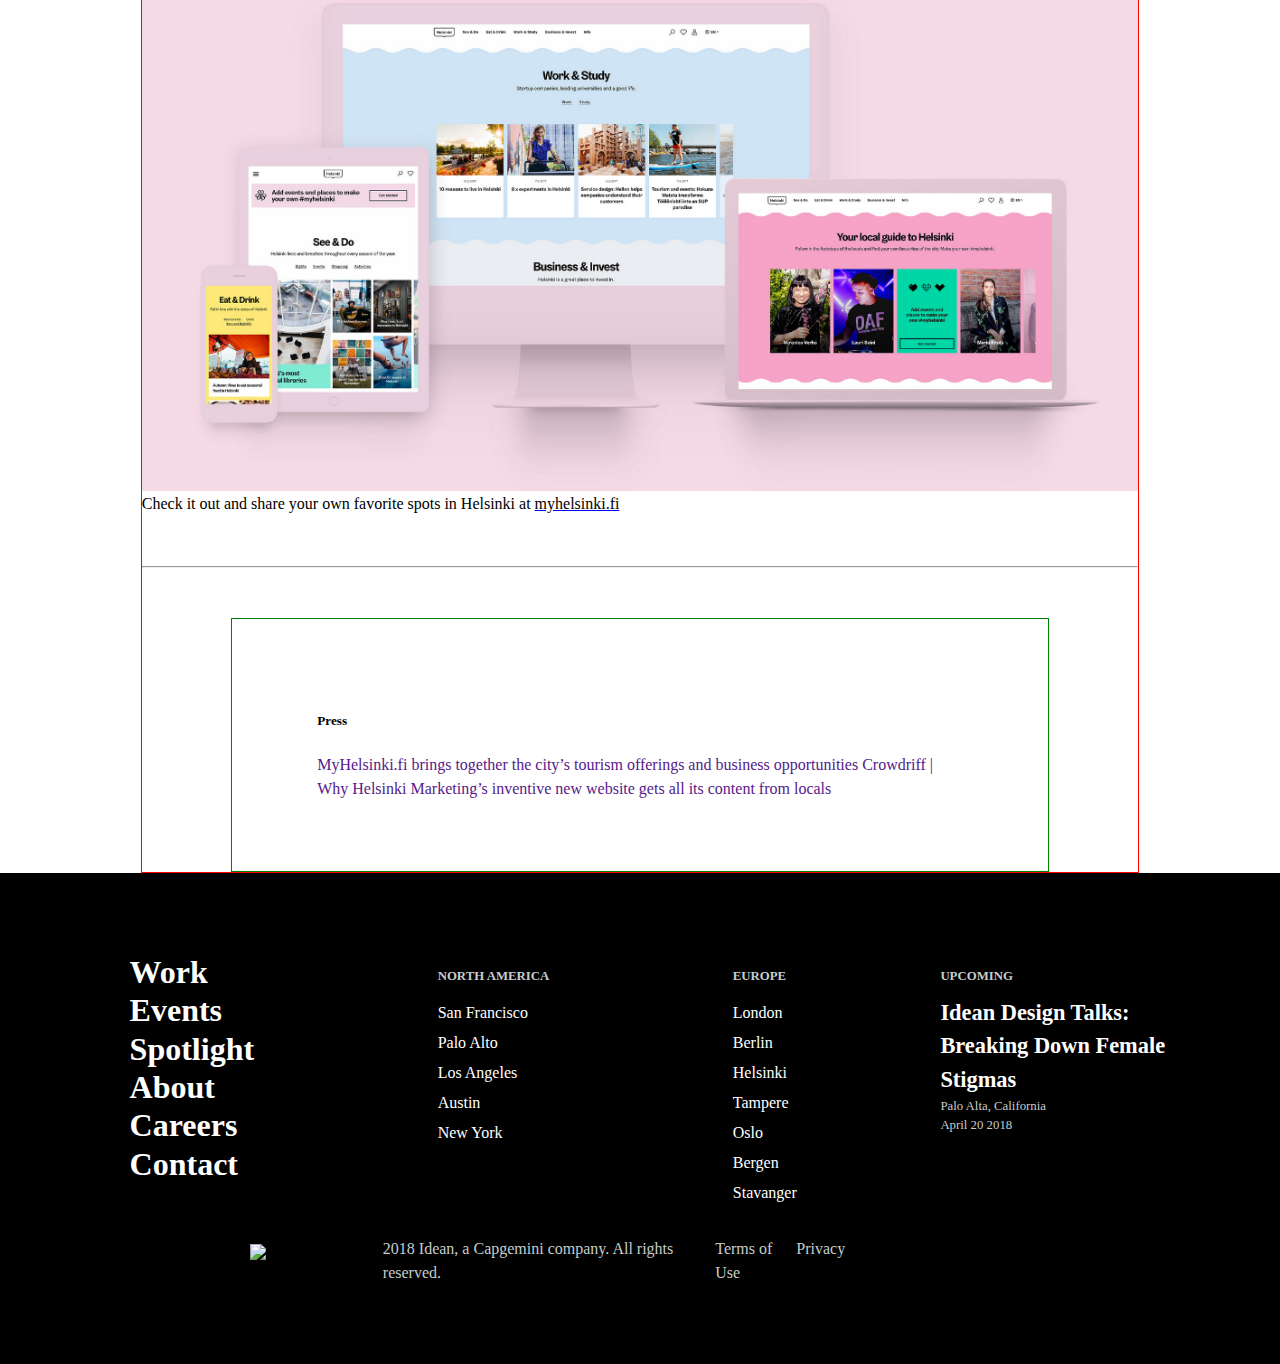
==== commit d7732893: "section_two blockquote" ====
--- a/idean.html
+++ b/idean.html
@@ -100,13 +100,15 @@
           </div>
           <div class="middle_block">
             <hr>
-            <h3>Defining the experience</h3>
-            <p>
-              To design a useful and inspiring service, we needed to understand and carefully listen to the motivations of Helsinki’s visitors and residents–thus, following the approach through service design methdology. We interviewed visitors and city employees about their experiences exploring Helsinki, and the discussions helped us understand their diverse perspectives. One of the key insights was that in the past, many of the activities the city has to offer were discovered through different sources. We wanted to fix that by bringing all the options into one, fun and collaborative, platform. 
-            </p>
-            <h3>Gathering insights</h3>
-            <p>To connect with city employees, locals, visitors, and expats, we set up a co-working space in <a href="">Helsinki Lab</a>. It was a glass room within the lobby of the city hall, and filled it with our rough drafts, post-its, and Finnish chocolate.</p>
-            <p>We ran three two-week design sprints, including facilitating several co-design workshops with a variety of stakeholders, to craft the core flows and features. At the end of each sprint, we tested our latest prototypes with visitors and locals, live-streamed to Helsinki Lab, where our team could observe people’s reactions in real-time. This feedback was invaluable for steering us in the right direction.</p>
+            <div class="text_block">
+              <h3>Defining the experience</h3>
+              <p>
+                To design a useful and inspiring service, we needed to understand and carefully listen to the motivations of Helsinki’s visitors and residents–thus, following the approach through service design methdology. We interviewed visitors and city employees about their experiences exploring Helsinki, and the discussions helped us understand their diverse perspectives. One of the key insights was that in the past, many of the activities the city has to offer were discovered through different sources. We wanted to fix that by bringing all the options into one, fun and collaborative, platform. 
+              </p>
+              <h3>Gathering insights</h3>
+              <p>To connect with city employees, locals, visitors, and expats, we set up a co-working space in <a href="">Helsinki Lab</a>. It was a glass room within the lobby of the city hall, and filled it with our rough drafts, post-its, and Finnish chocolate.</p>
+              <p>We ran three two-week design sprints, including facilitating several co-design workshops with a variety of stakeholders, to craft the core flows and features. At the end of each sprint, we tested our latest prototypes with visitors and locals, live-streamed to Helsinki Lab, where our team could observe people’s reactions in real-time. This feedback was invaluable for steering us in the right direction.</p>
+            </div>           
           </div>
           <div class="Helsinki">
             <img src="/img/city.jpg" alt="">
@@ -114,8 +116,10 @@
           </div>
           <div class="middle_block">
             <hr>
-            <h3>Building a product</h3>
-            <p>Development of site was done in agile sprints in close cooperation with developers, designers and the city’s marketing team. The data points were gathered from existing connections to migrate the events, maps, and activities into one place. It was crucial to contribute to open source data of events, so that anyone can use the same data when building services.</p>
+            <div class="text_block">
+              <h3>Building a product</h3>
+              <p>Development of site was done in agile sprints in close cooperation with developers, designers and the city’s marketing team. The data points were gathered from existing connections to migrate the events, maps, and activities into one place. It was crucial to contribute to open source data of events, so that anyone can use the same data when building services.</p>
+            </div>
             <blockquote>
               <p>
                 There was a real need for a service that featured the most interesting events, restaurants, and sights in one place.
@@ -126,8 +130,10 @@
             <img src="/img/ios.PNG" alt="">
           </div>
           <div class="middle_block">
-            <h3>World leader in utilizing open data</h3>
-            <p>Helsinki is a world leader in moving to an <a href="">open data approach</a>. MyHelsinki.fi uses an open database around the events and locations, maintained by Helsinki City–which is globally unique. The data is good quality and up-to-date, and the service provides can also update data points themselves when needed. The open database serves as a platform for the MyHelsinki list feature. As the development continues, the service has the ability to offer users individually tailored recommendations, based on the users’ data.</p>
+            <div class="text_block">
+              <h3>World leader in utilizing open data</h3>
+              <p>Helsinki is a world leader in moving to an <a href="">open data approach</a>. MyHelsinki.fi uses an open database around the events and locations, maintained by Helsinki City–which is globally unique. The data is good quality and up-to-date, and the service provides can also update data points themselves when needed. The open database serves as a platform for the MyHelsinki list feature. As the development continues, the service has the ability to offer users individually tailored recommendations, based on the users’ data.</p>
+            </div>
           </div>
           <div class="website">
             <img src="/img//website.jpg" alt="">
--- a/style.css
+++ b/style.css
@@ -110,6 +110,14 @@
 	border: 1px solid red;
 }
 
+.middle_block {
+	width: 82%;
+	margin: auto;
+	padding: 7% 8.5%;
+	background-color: white;
+	border: 1px solid green;
+}
+
 hr {
 	margin: 50px 0;
 }
@@ -181,14 +189,6 @@
 	width: 100%;
 }
 
-.middle_block {
-	width: 82%;
-	margin: auto;
-	padding: 7% 8.5%;
-	background-color: white;
-	border: 1px solid green;
-}
-
 .hero_content p {
 	font-size: 1.125rem;
 	color: #828d99;
@@ -207,8 +207,9 @@
 	margin-top: -80px;
 }
 
-.section_one h3 {
-	font-weight: 400;
+.section_one h3,
+.section_two h3 {
+	font-weight: 600;
 	font-size: 2.5rem;
 }
 
@@ -246,6 +247,39 @@
 	border: 2px solid rebeccapurple;
 }
 
+/* section_two */
+.fake_video p {
+	margin: 20px 0;
+}
+
+.section_two a {
+	color: black;
+	text-decoration: underline blue;
+}
+
+.Helsinki p {
+	margin: 20px 0;
+}
+
+blockquote {
+	position: relative;
+	font-size: 2.5rem;
+	max-width: 600px;
+	font-weight: 700;
+	margin: 0 25px;
+}
+
+blockquote::before {
+	content: "";
+	width: 4px;
+	top: 15px;
+	bottom: 10px;
+	left: -25px;
+	display: block;
+	position: absolute;
+	background-color: #002acc;
+}
+
 /* Footer */
 .inner_footer {
 	padding: 5% 7%;
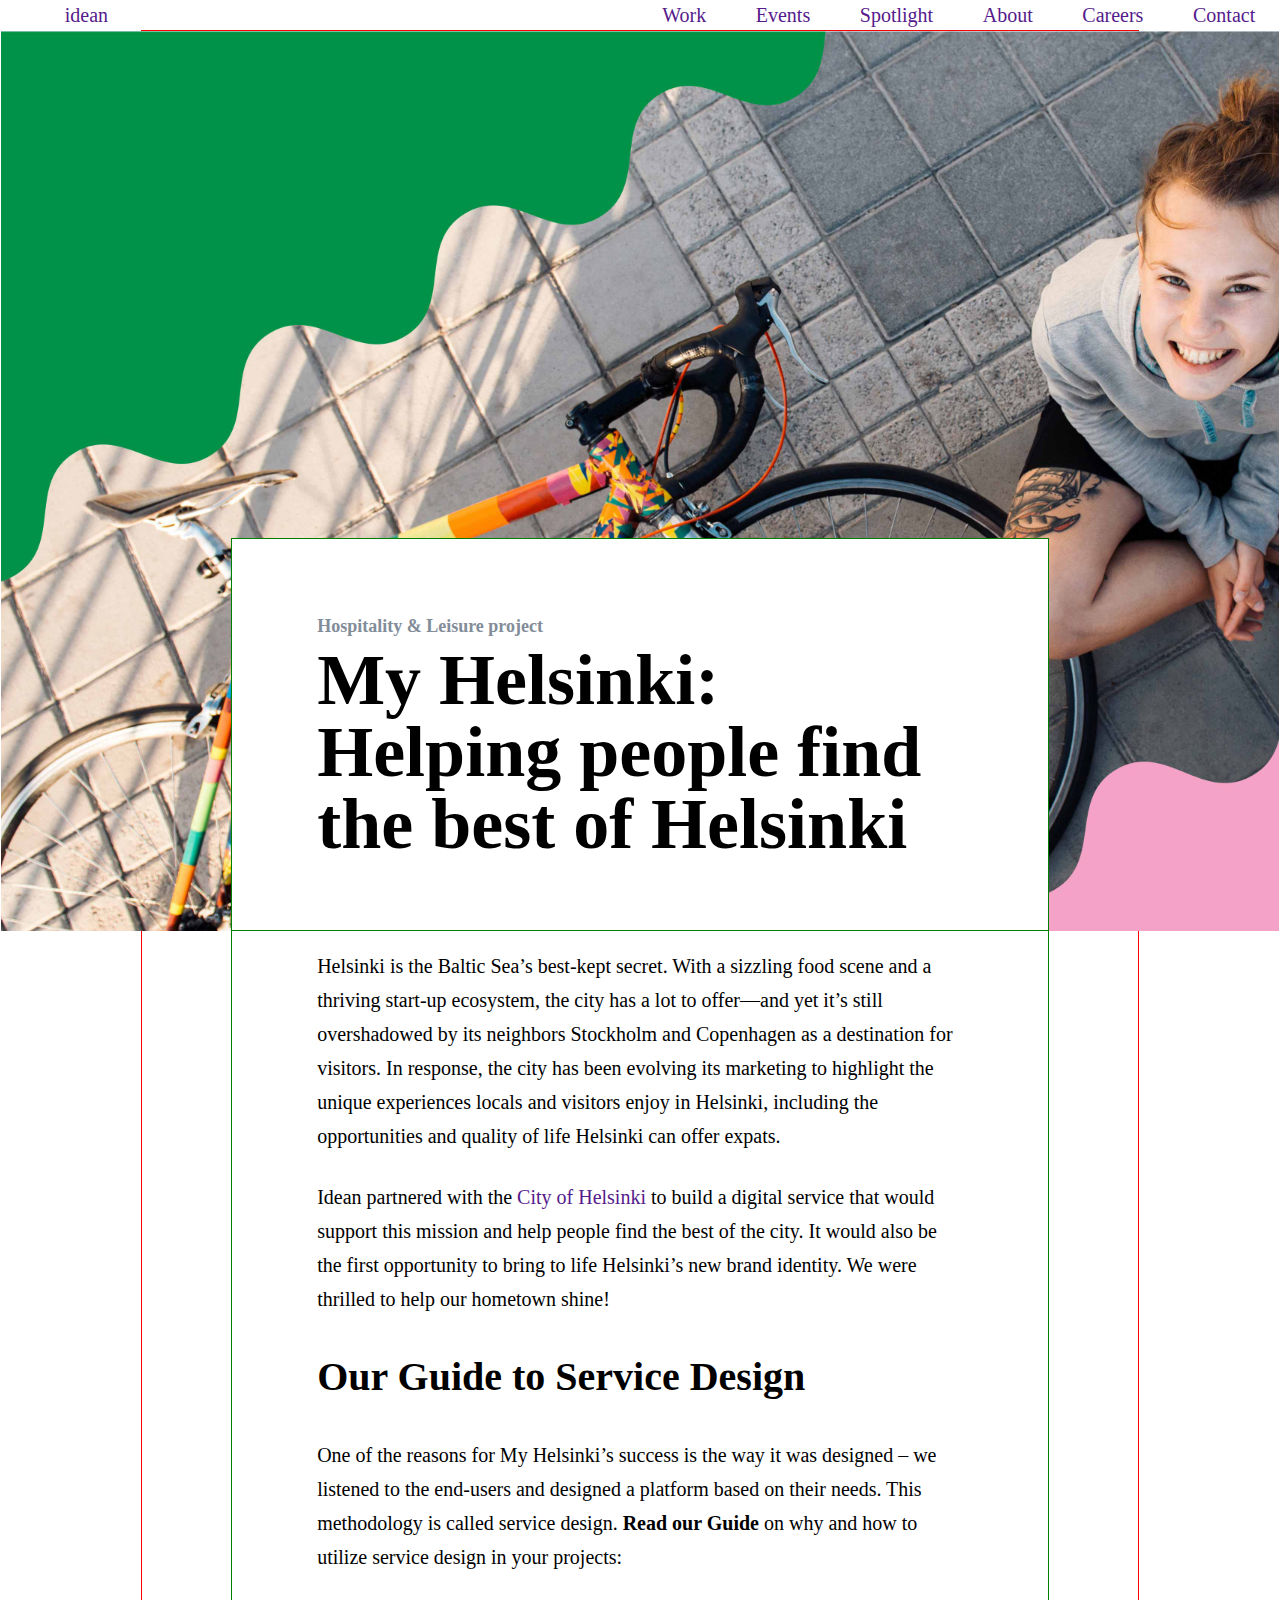
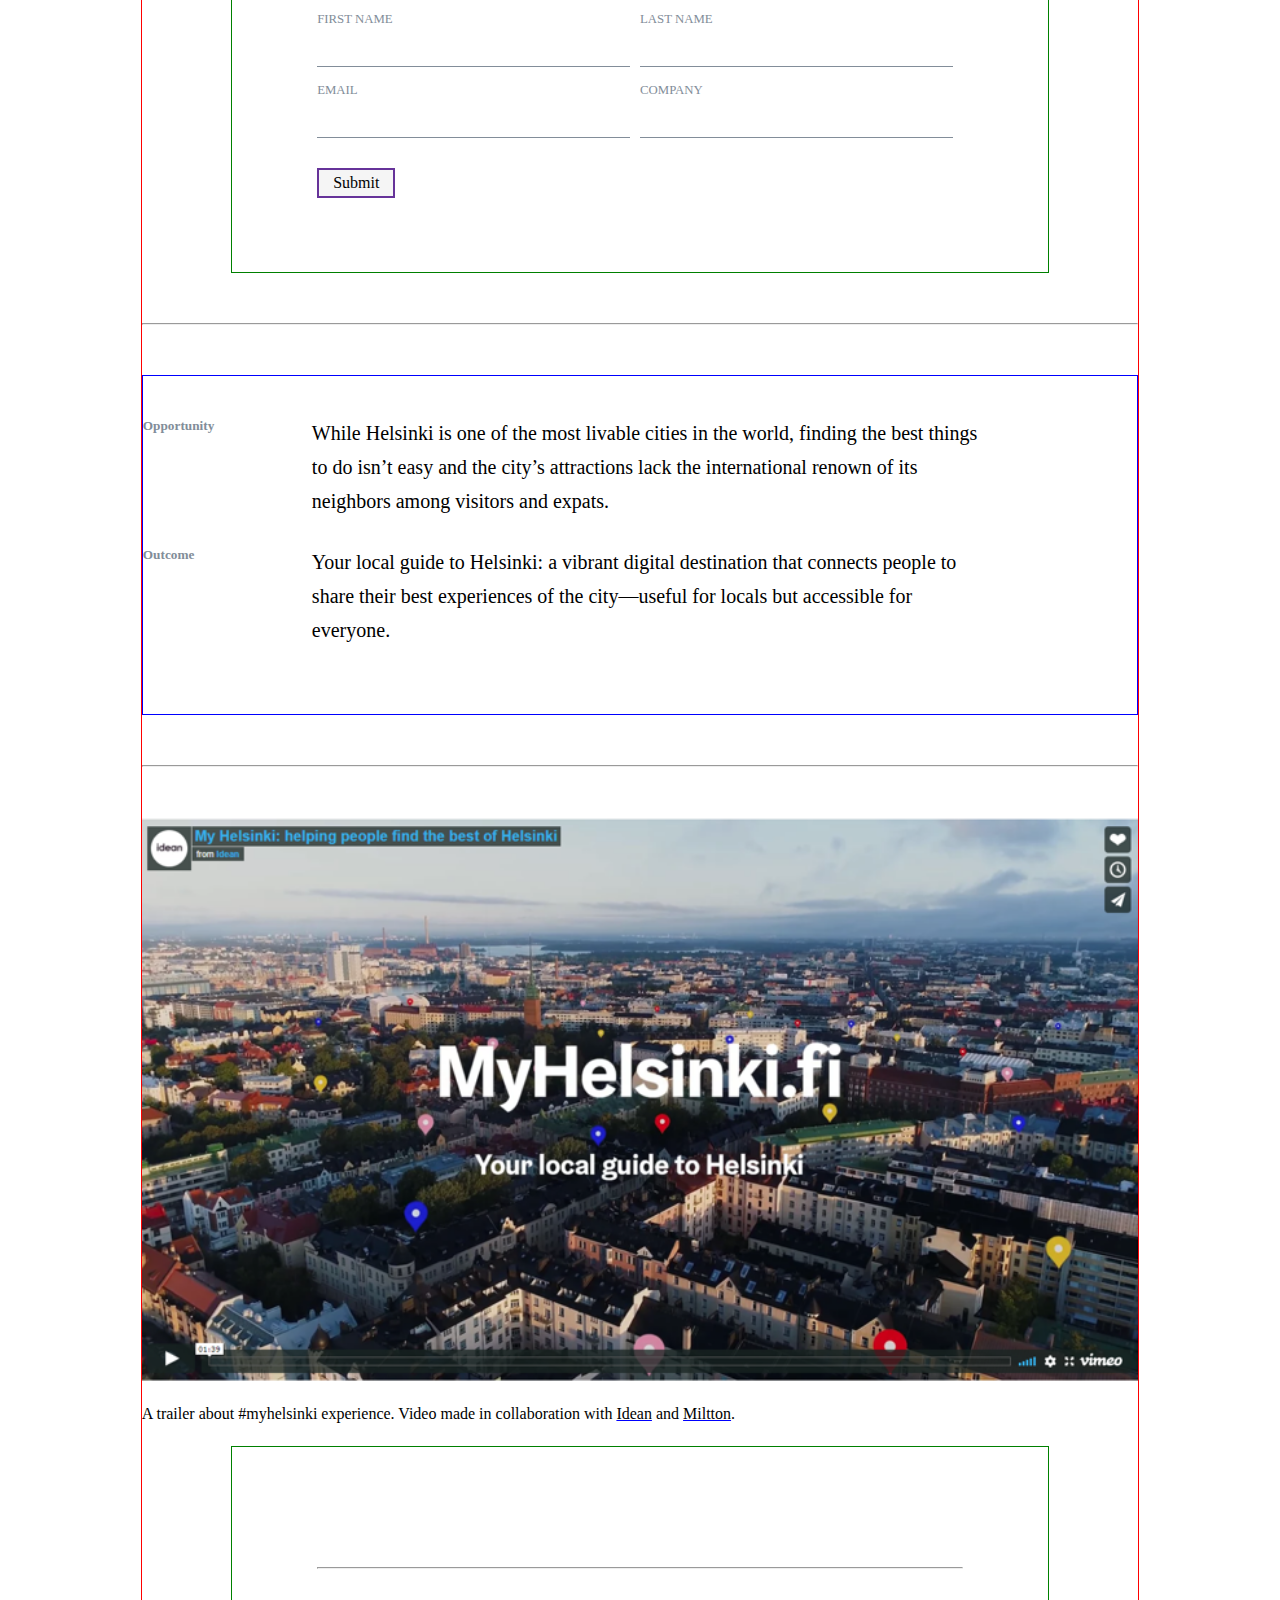
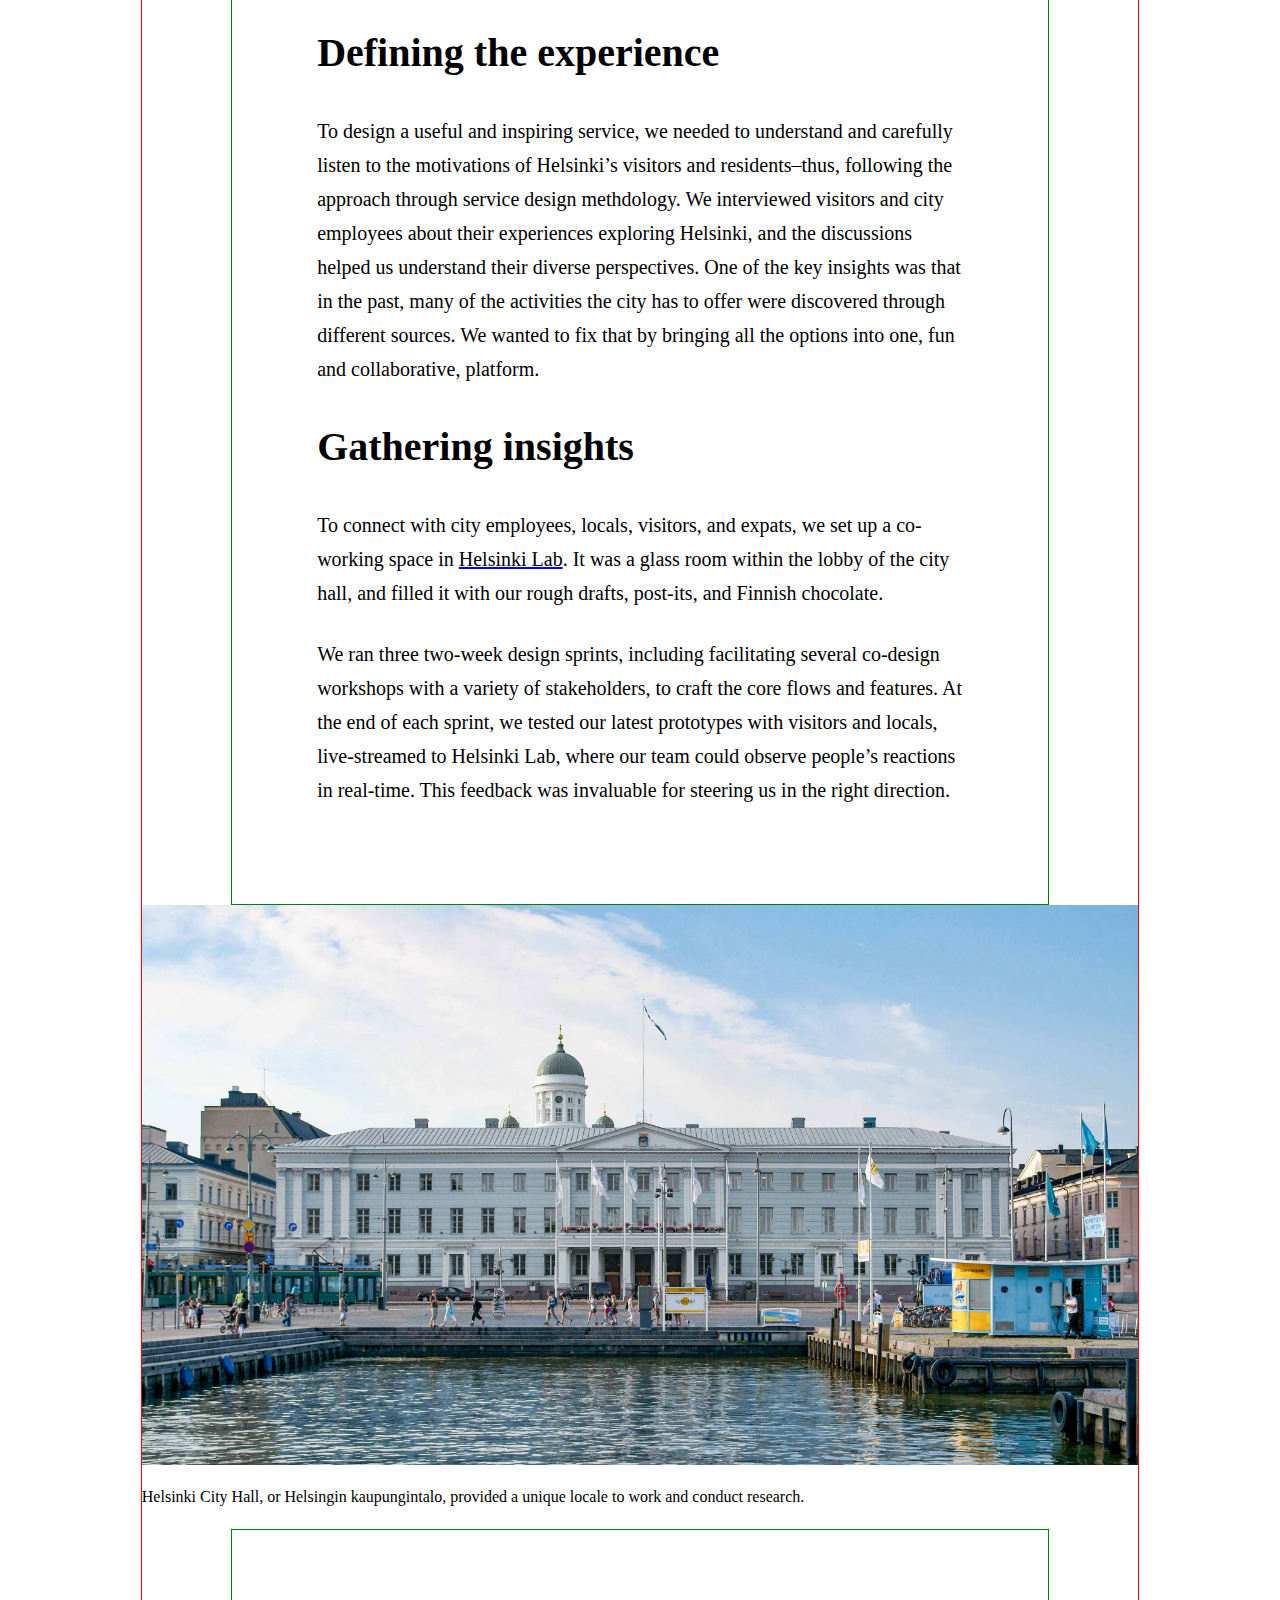
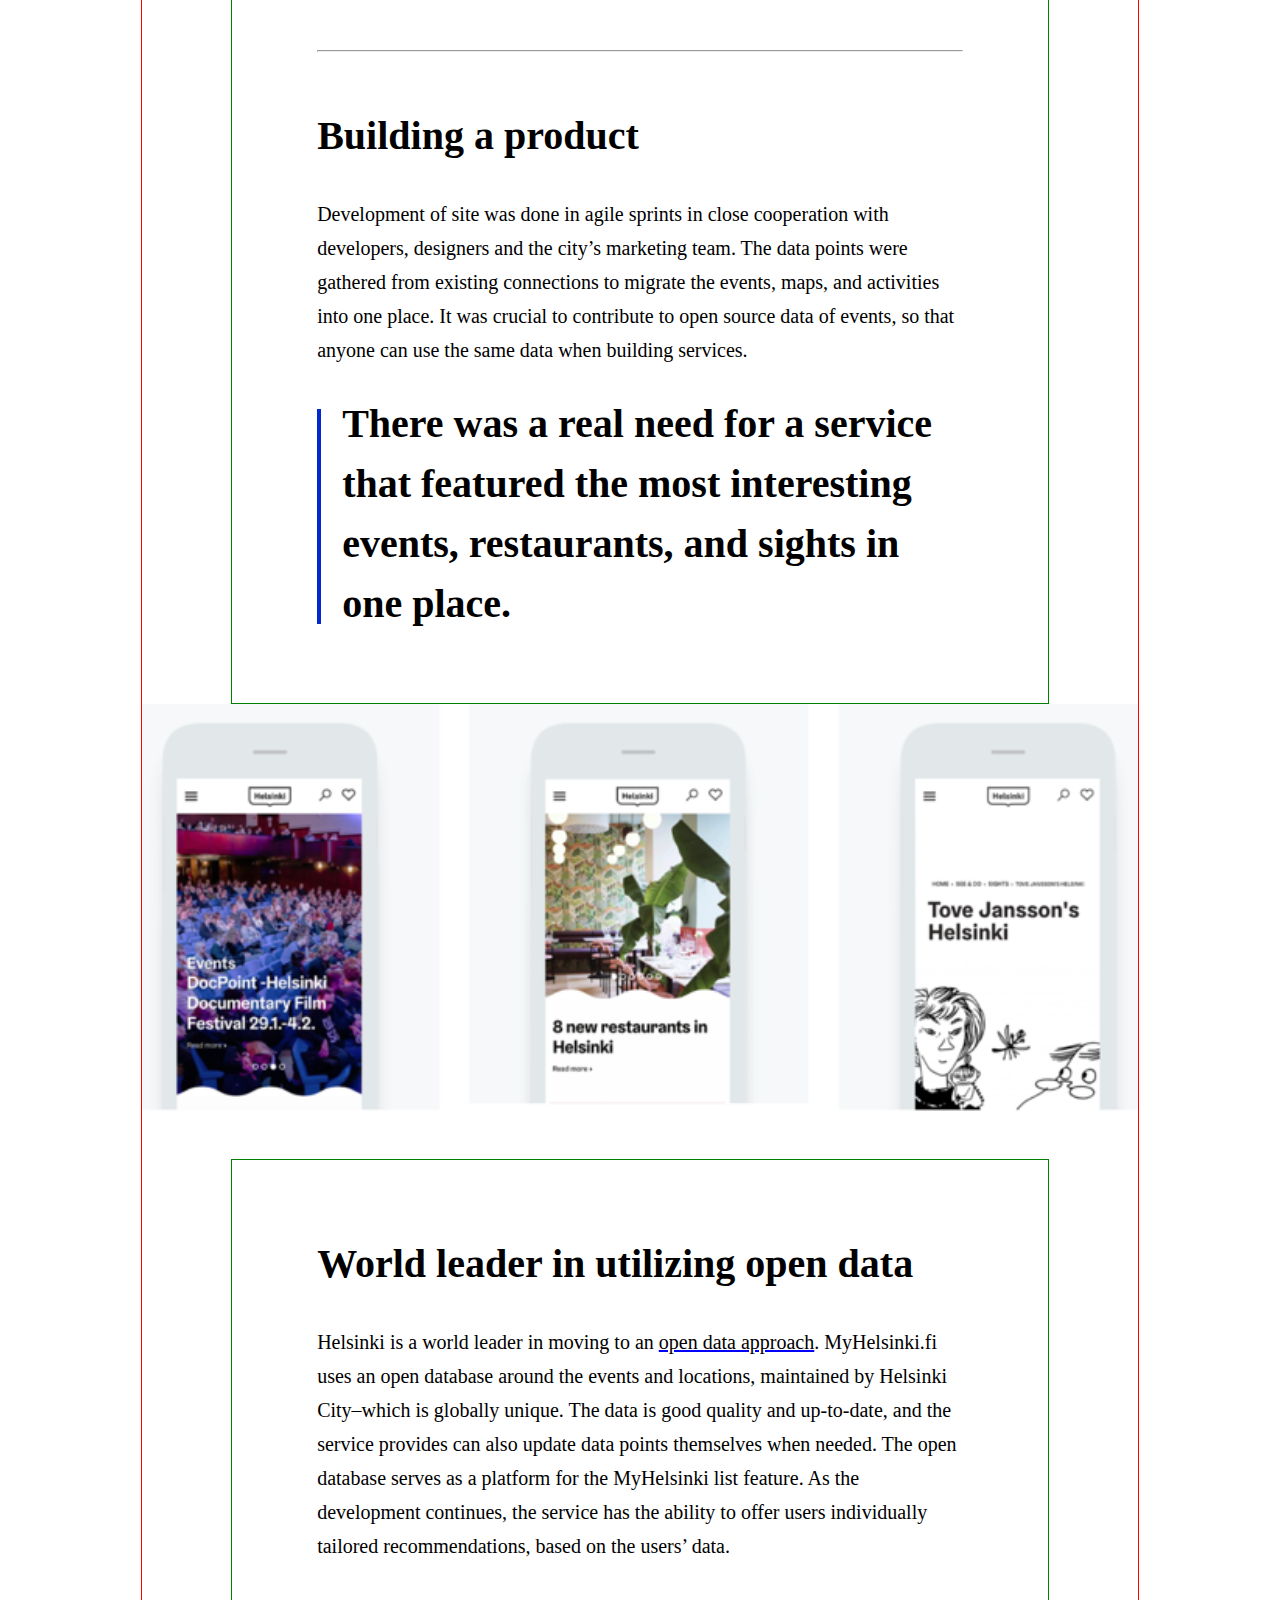
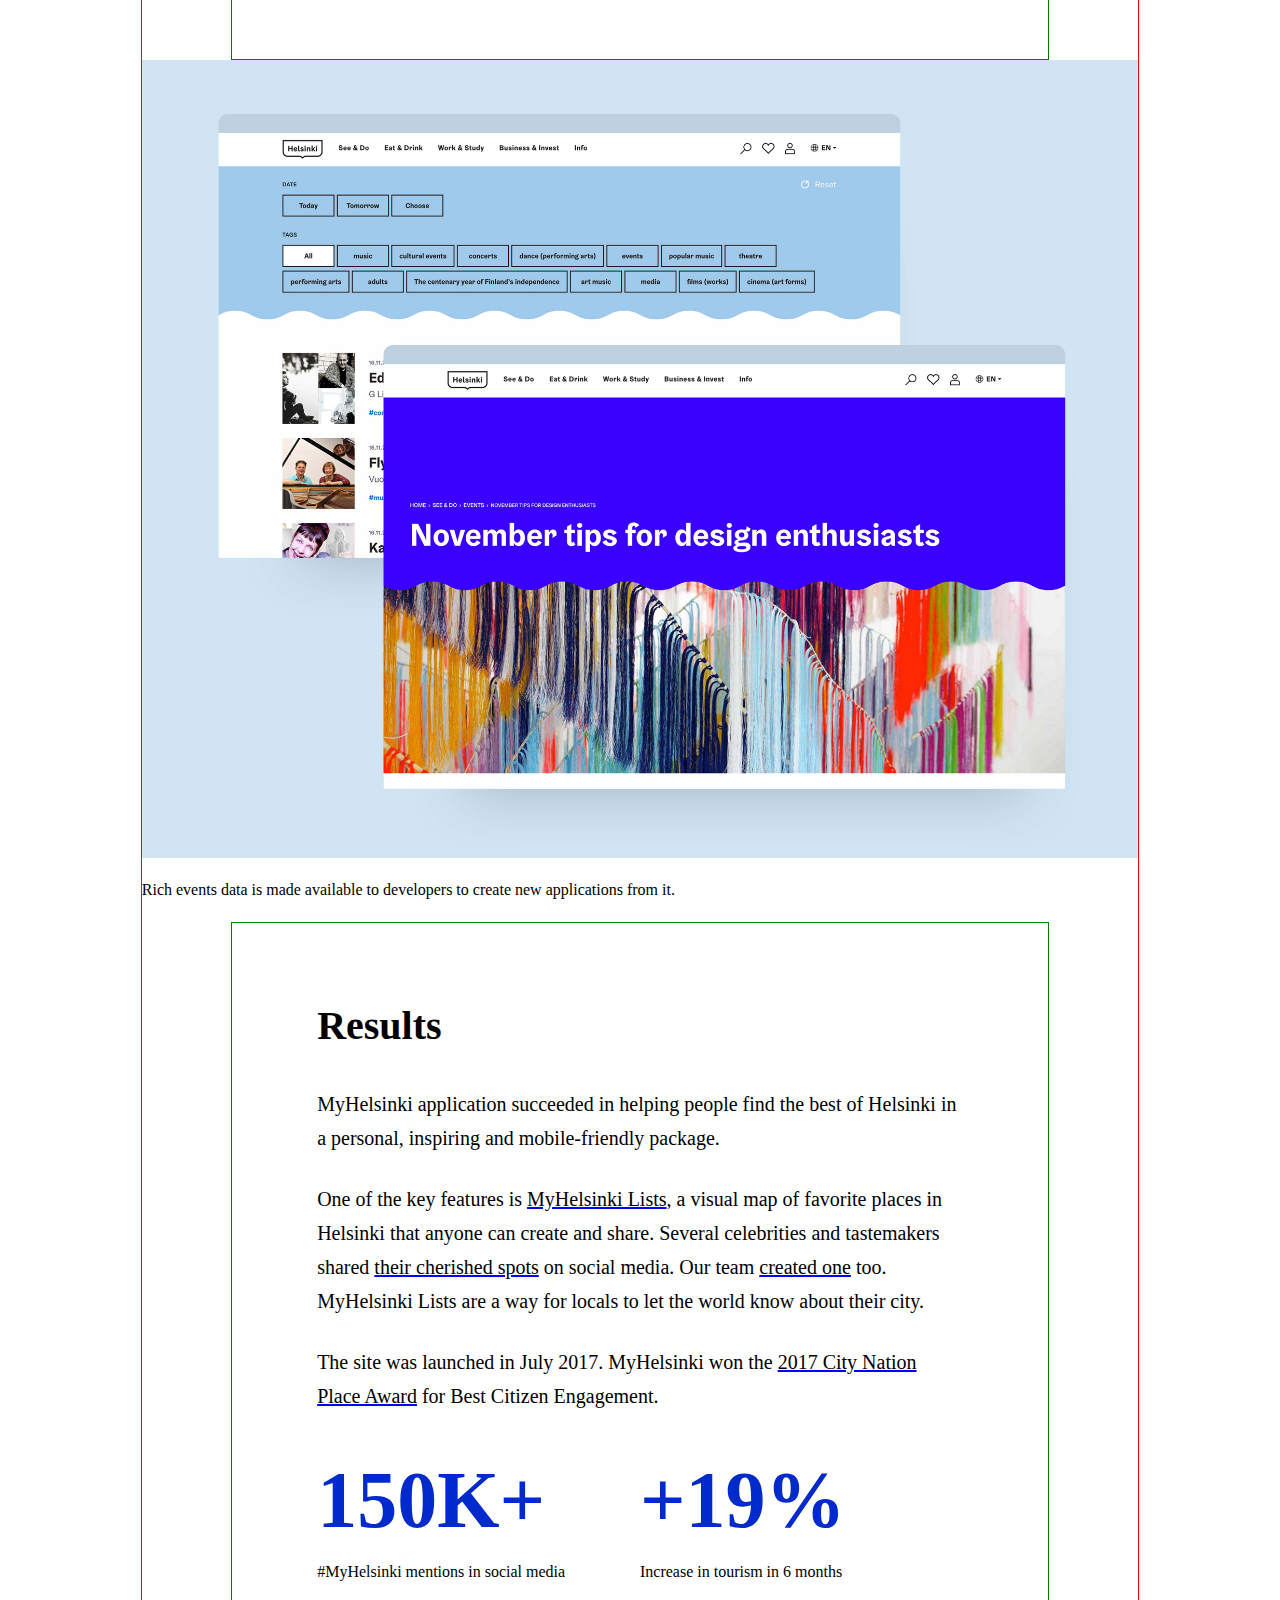
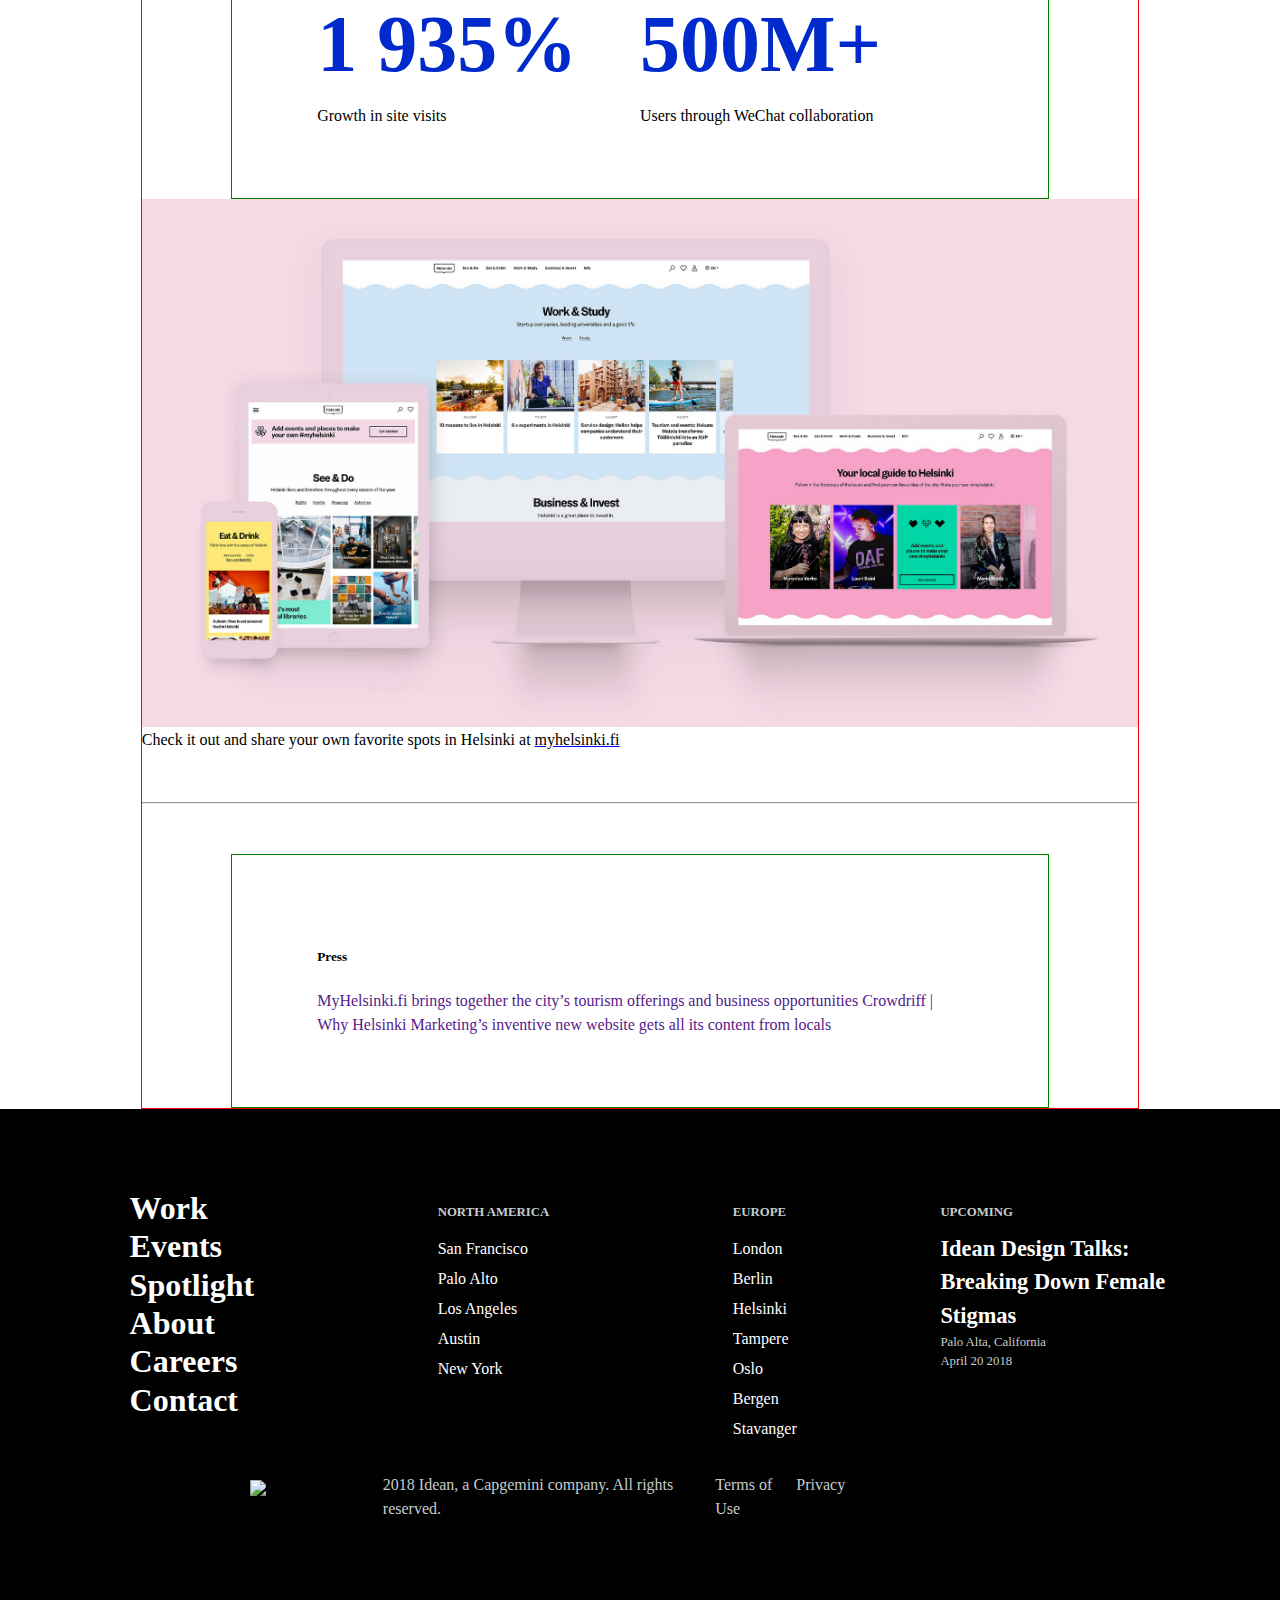
==== commit 7f0aea53: "stats container" ====
--- a/idean.html
+++ b/idean.html
@@ -140,25 +140,26 @@
             <p>Rich events data is made available to developers to create new applications from it.</p>
           </div>
           <div class="middle_block">
-            <h3>Results</h3>
-            <p>MyHelsinki application succeeded in helping people find the best of Helsinki in a personal, inspiring and mobile-friendly package. </p>
-            <p>One of the key features is <a href="">MyHelsinki Lists</a>, a visual map of favorite places in Helsinki that anyone can create and share. Several celebrities and tastemakers shared <a href="">their cherished spots</a> on social media. Our team <a href="">created one</a> too. MyHelsinki Lists are a way for locals to let the world know about their city.</p>
-            <p>The site was launched in July 2017. MyHelsinki won the <a href="">2017 City Nation Place Award</a> for Best Citizen Engagement.</p>
-          
-            <div class="sats">
-              <div class="sats_block">
+            <div class="text_block">
+              <h3>Results</h3>
+              <p>MyHelsinki application succeeded in helping people find the best of Helsinki in a personal, inspiring and mobile-friendly package. </p>
+              <p>One of the key features is <a href="">MyHelsinki Lists</a>, a visual map of favorite places in Helsinki that anyone can create and share. Several celebrities and tastemakers shared <a href="">their cherished spots</a> on social media. Our team <a href="">created one</a> too. MyHelsinki Lists are a way for locals to let the world know about their city.</p>
+              <p>The site was launched in July 2017. MyHelsinki won the <a href="">2017 City Nation Place Award</a> for Best Citizen Engagement.</p>
+            </div>
+            <div class="stats">
+              <div class="stats_block">
                 <h1>150K+</h1>
                 <p>#MyHelsinki mentions in social media</p>
               </div>
-              <div class="sats_block">
+              <div class="stats_block">
                 <h1>+19%</h1>
                 <p>Increase in tourism in 6 months</p>
               </div>
-              <div class="sats_block">
+              <div class="stats_block">
                 <h1>1 935%</h1>
                 <p>Growth in site visits</p>
               </div>
-              <div class="sats_block">
+              <div class="stats_block">
                 <h1>500M+</h1>
                 <p>Users through WeChat collaboration</p>
               </div>
--- a/style.css
+++ b/style.css
@@ -280,6 +280,24 @@
 	background-color: #002acc;
 }
 
+.website p {
+	margin: 20px 0;
+}
+
+.stats {
+	display: flex;
+	flex-wrap: wrap;
+}
+
+.stats_block {
+	width: 50%;
+}
+
+.stats_block h1 {
+	font-size: 5rem;
+	color: #002acc;
+}
+
 /* Footer */
 .inner_footer {
 	padding: 5% 7%;
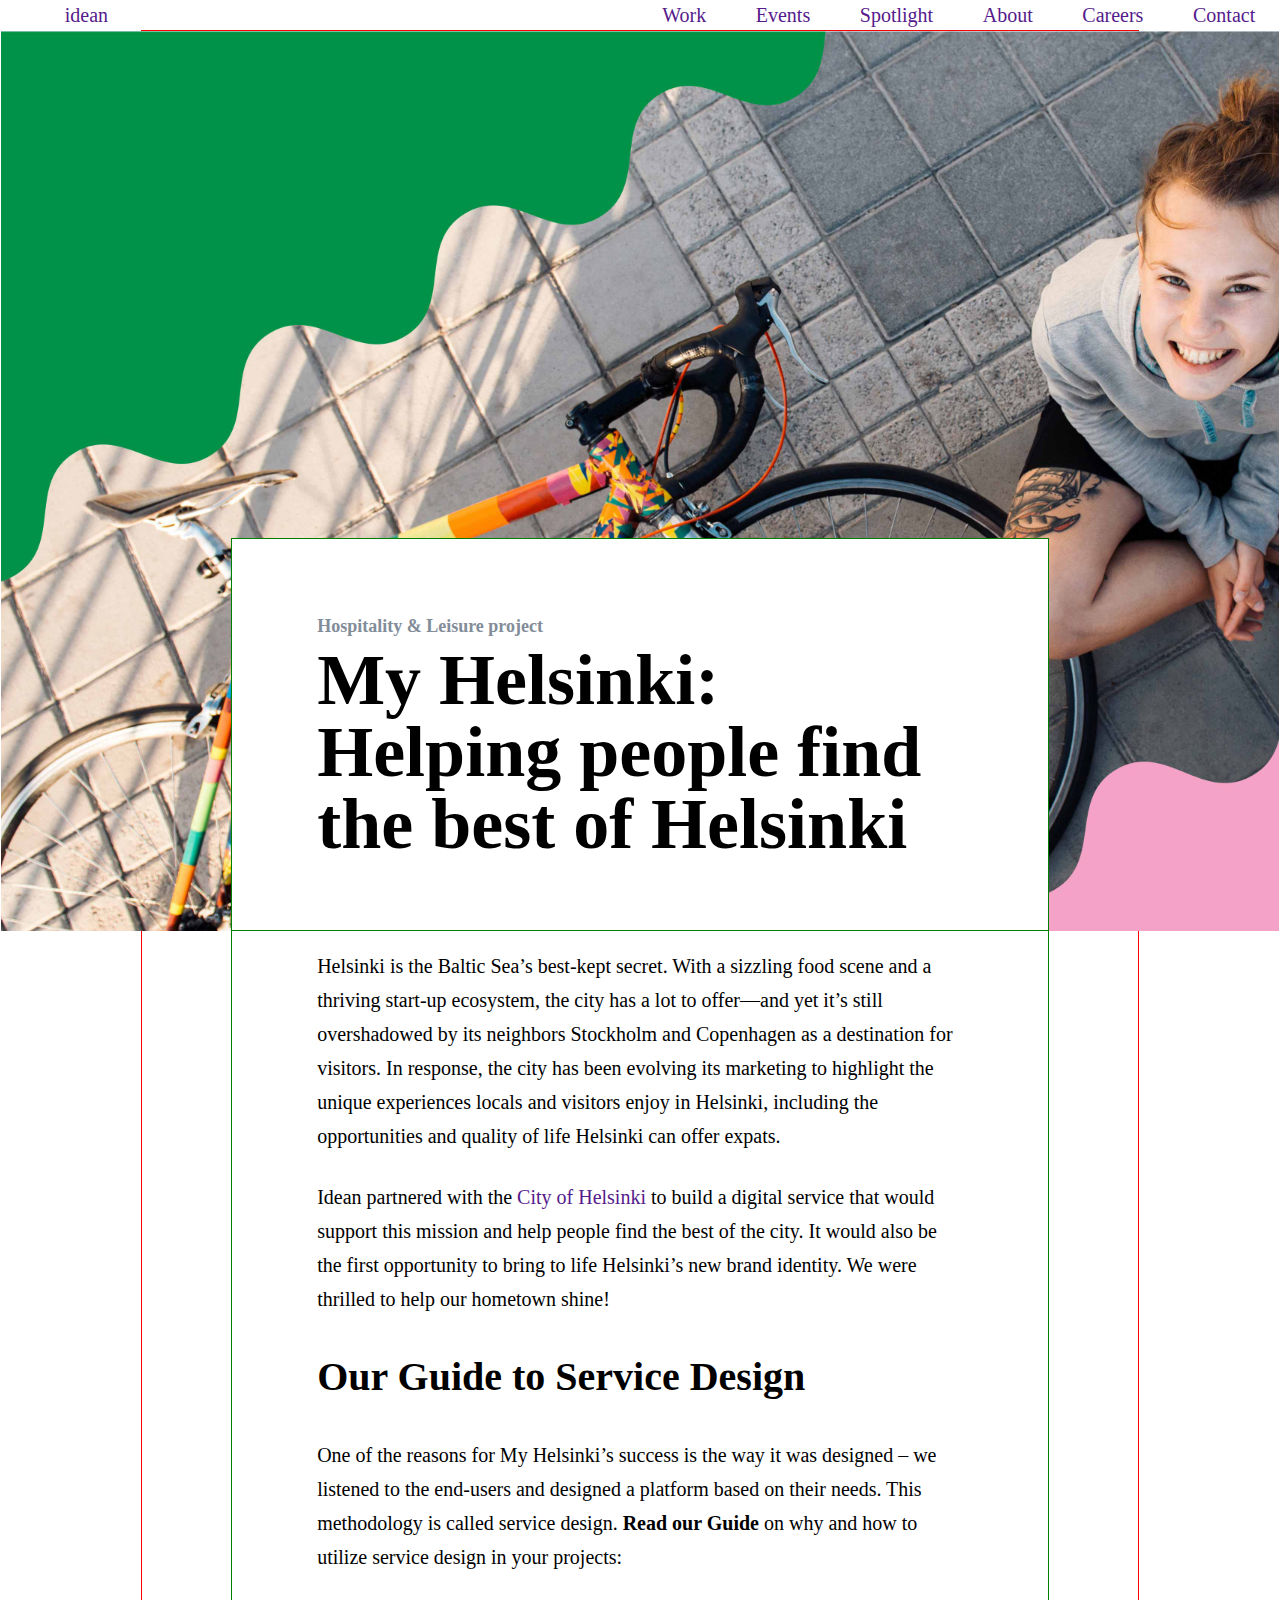
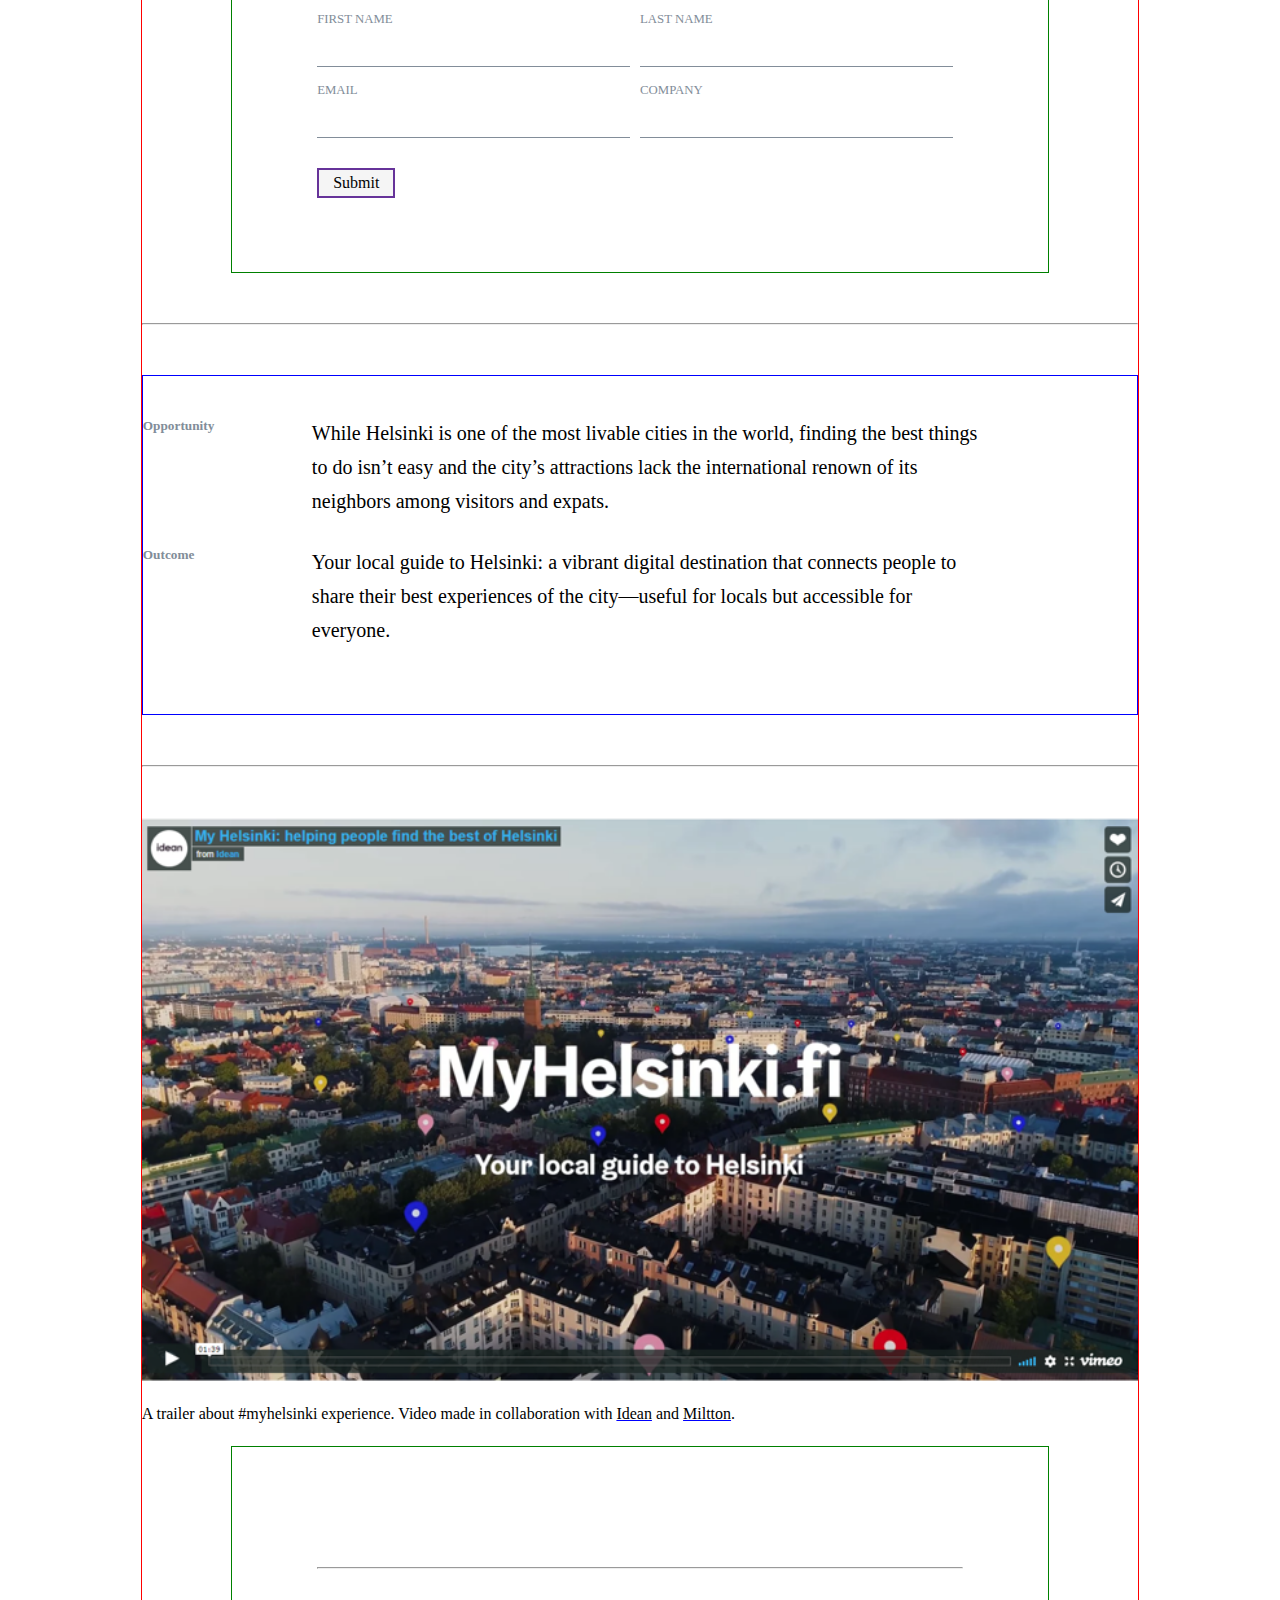
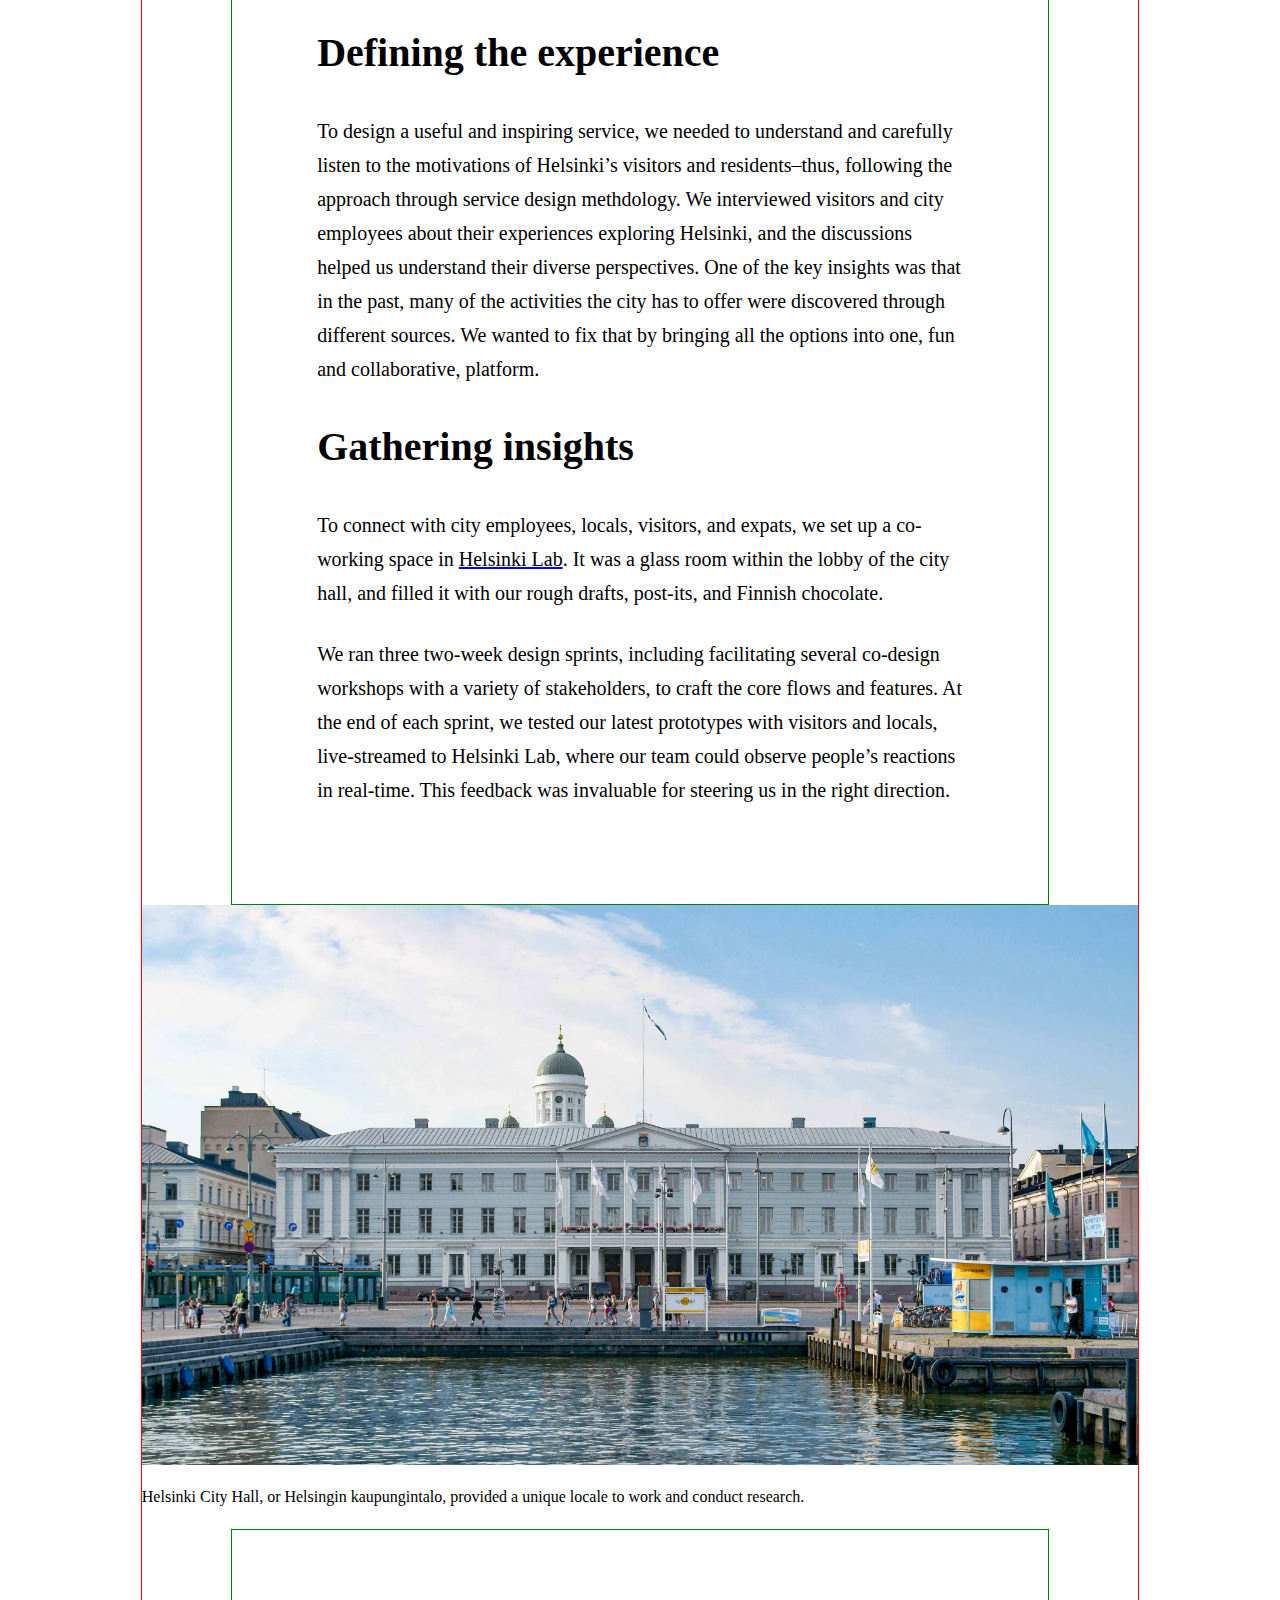
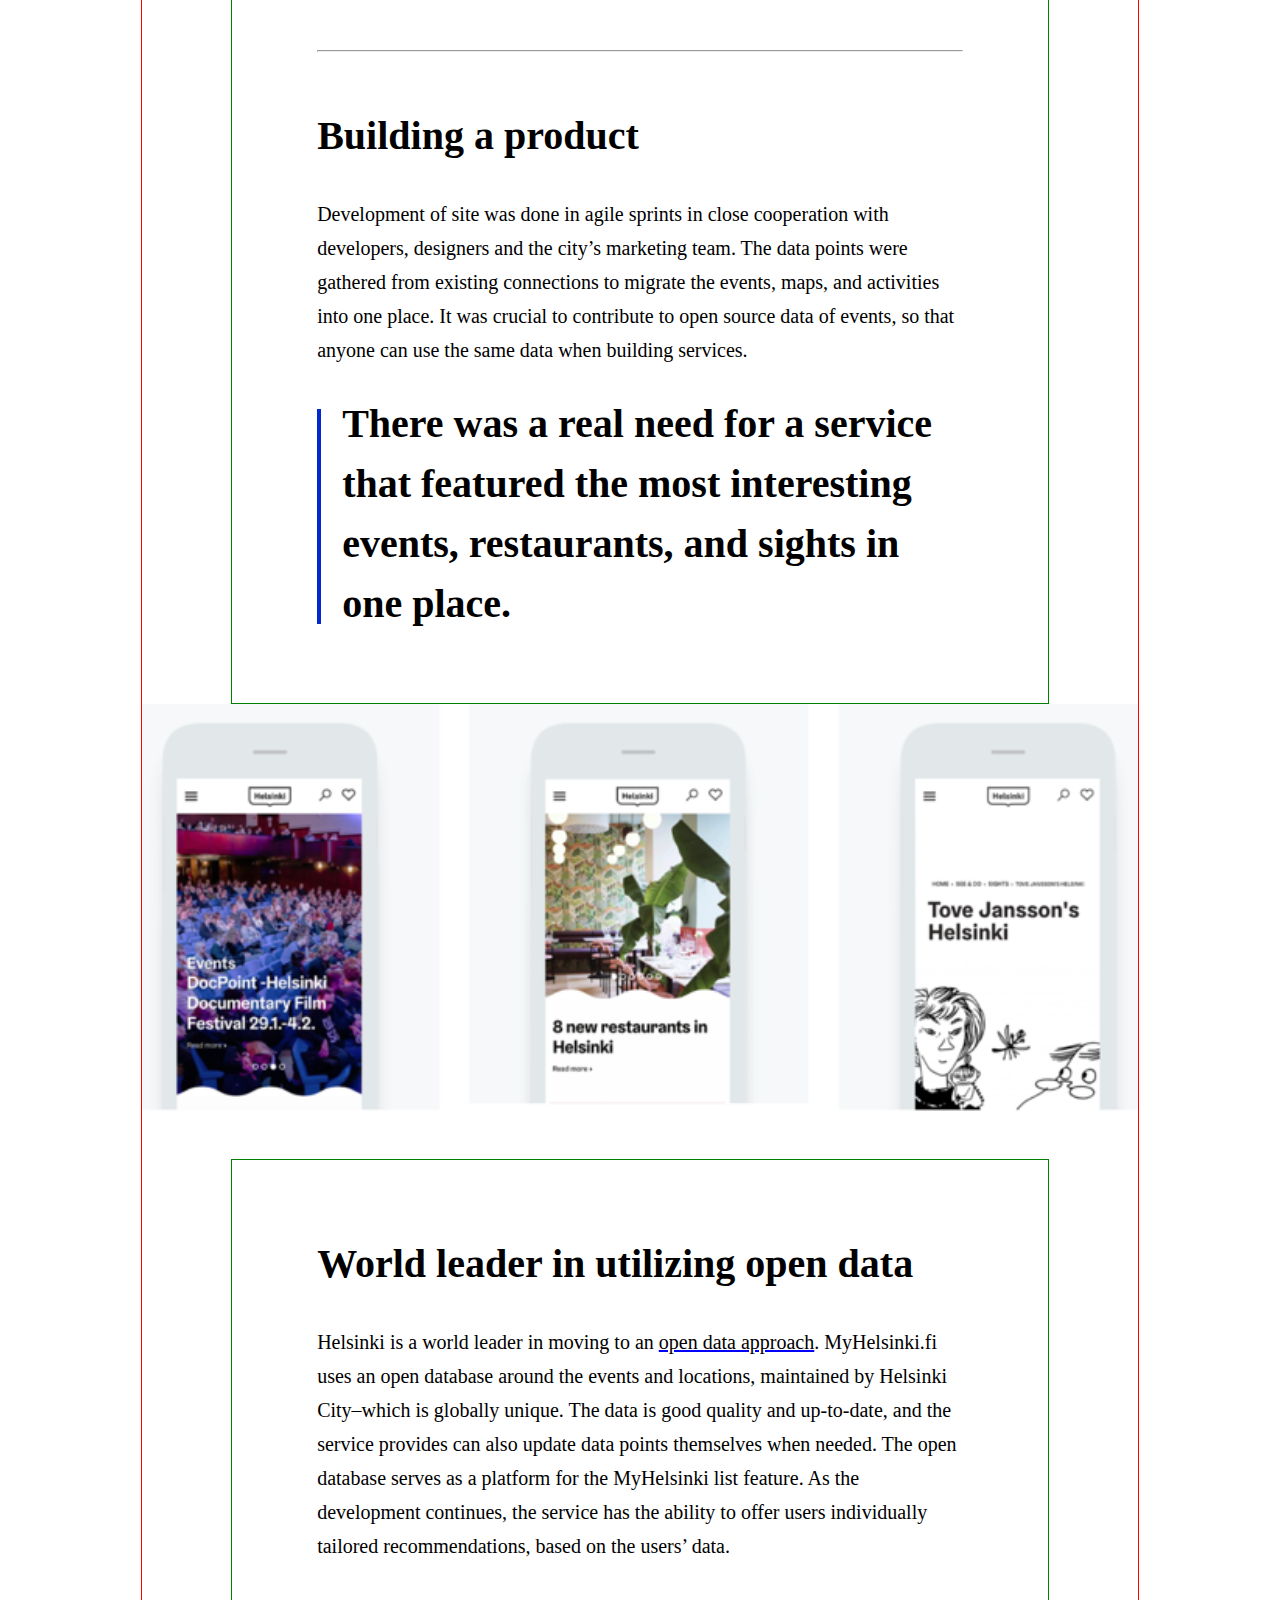
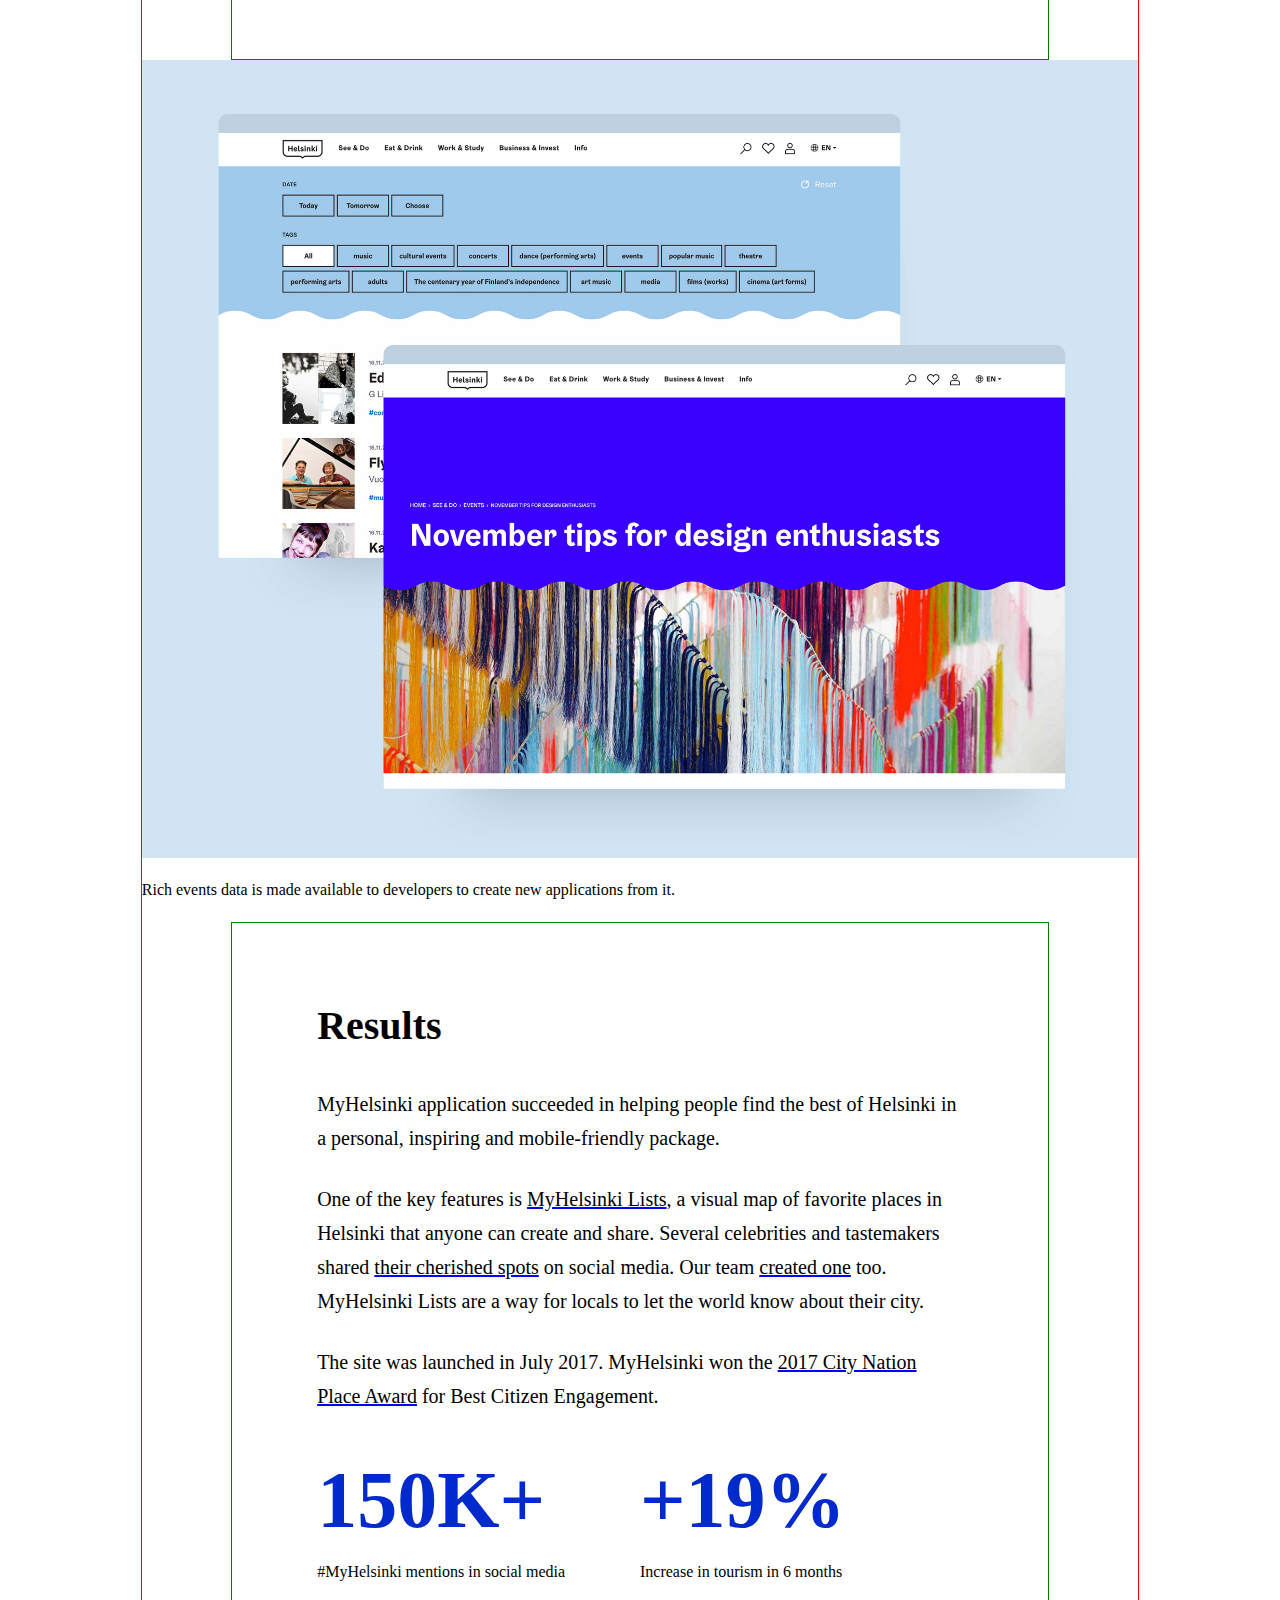
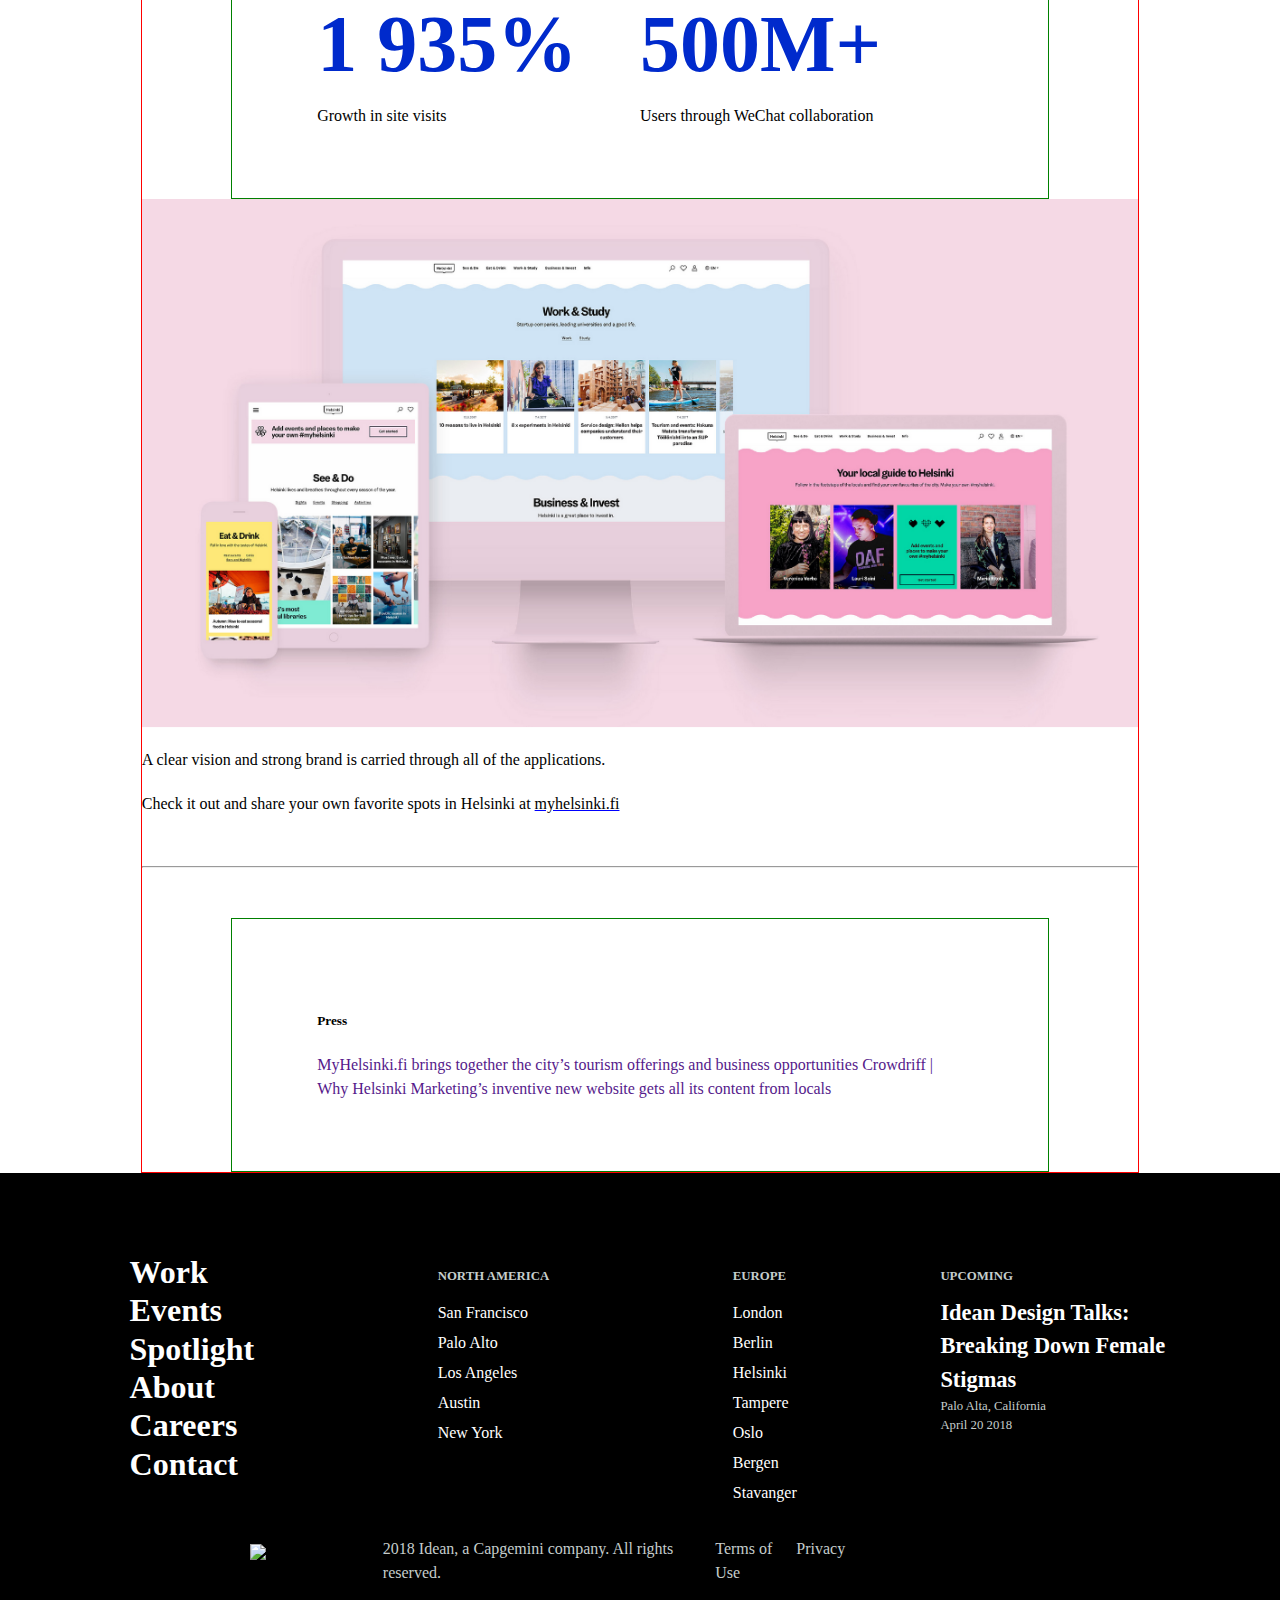
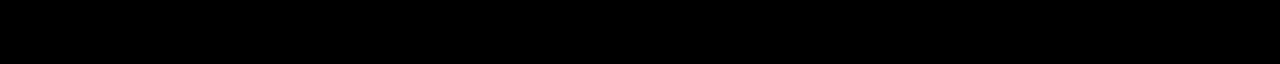
==== commit 630894a7: "text under images" ====
--- a/idean.html
+++ b/idean.html
@@ -167,10 +167,10 @@
           </div>
           <div class="vision">
             <img src="/img/vision.PNG" alt="">
+            <p>A clear vision and strong brand is carried through all of the applications.</p>
+          </div>
+          <div class="">
             <p>Check it out and share your own favorite spots in Helsinki at <a href=""> myhelsinki.fi</a></p>
-          </div>
-          <div class="">
-            <p></p>
           </div>
           <div class="phone">
             <img src="" alt=""><img src="" alt="">
--- a/style.css
+++ b/style.css
@@ -248,17 +248,16 @@
 }
 
 /* section_two */
-.fake_video p {
+.fake_video p,
+.Helsinki p,
+.website p,
+.vision p {
 	margin: 20px 0;
 }
 
 .section_two a {
 	color: black;
 	text-decoration: underline blue;
-}
-
-.Helsinki p {
-	margin: 20px 0;
 }
 
 blockquote {
@@ -280,10 +279,6 @@
 	background-color: #002acc;
 }
 
-.website p {
-	margin: 20px 0;
-}
-
 .stats {
 	display: flex;
 	flex-wrap: wrap;
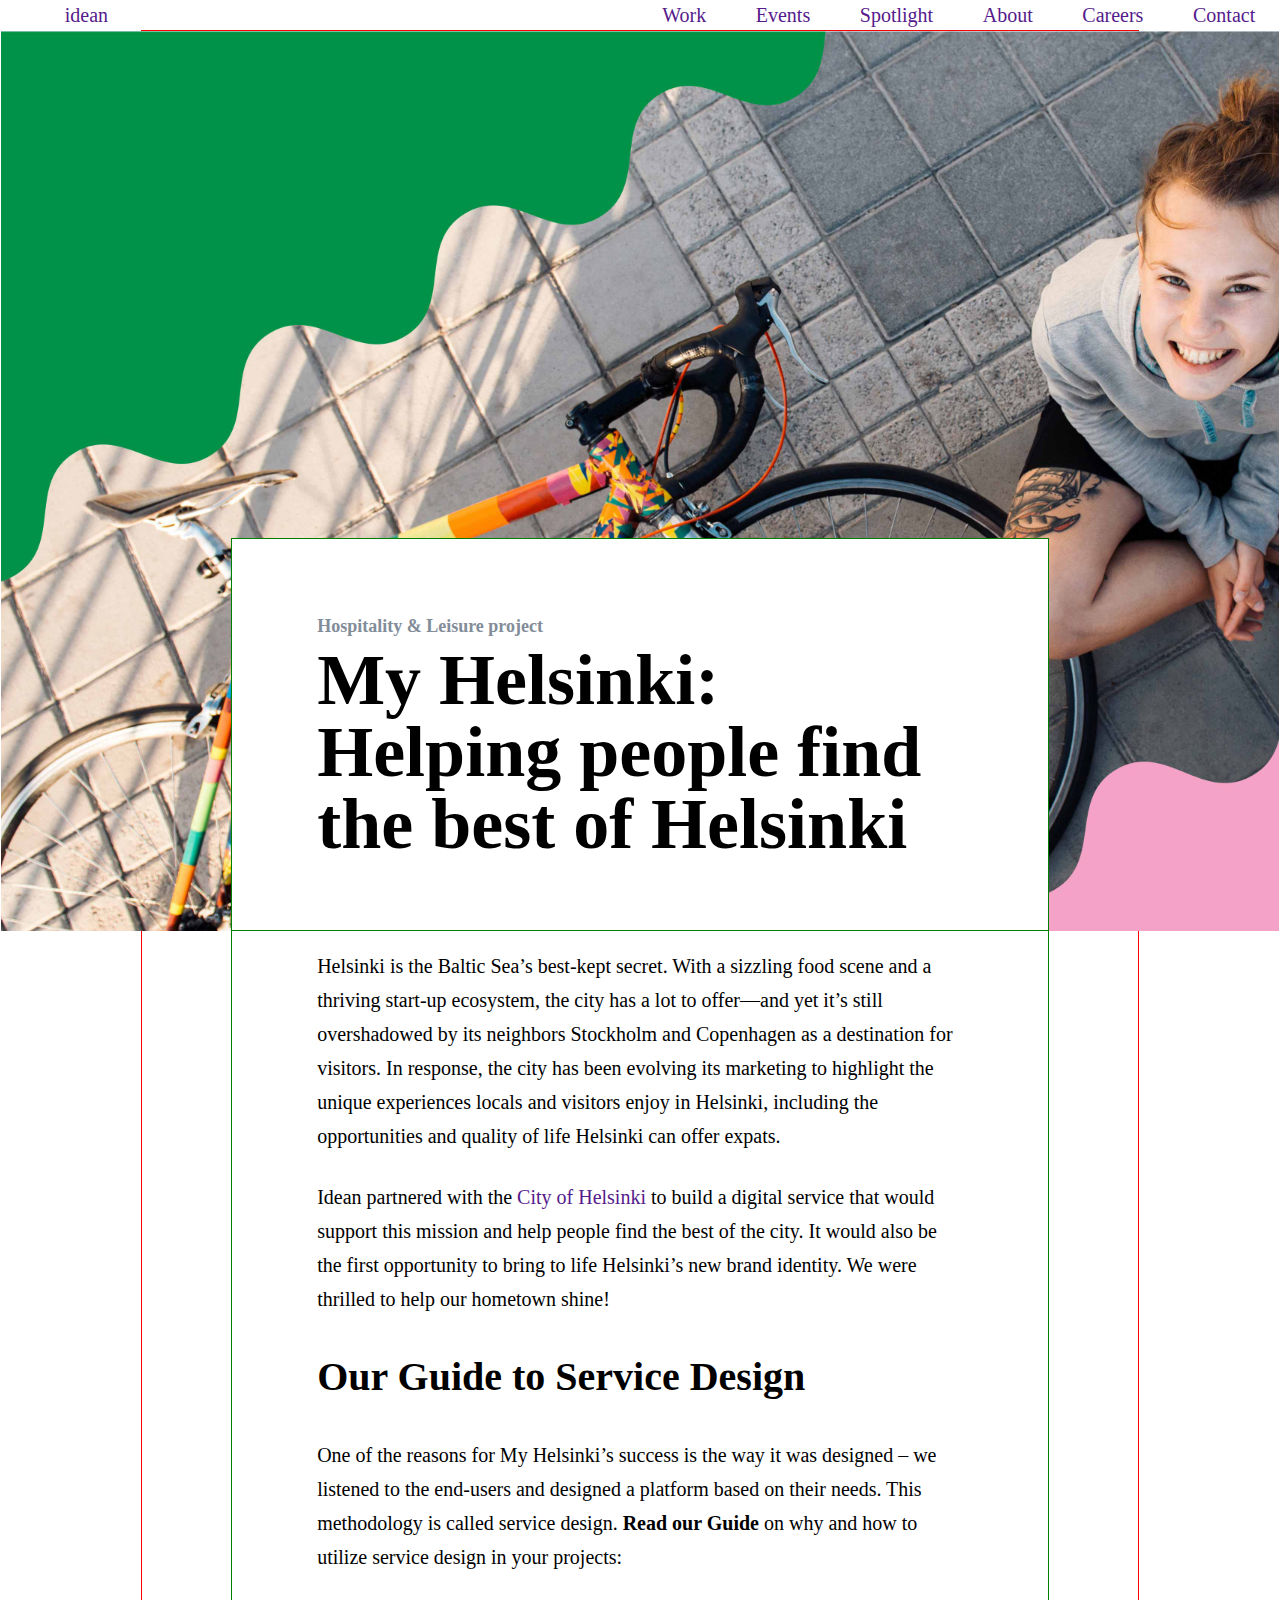
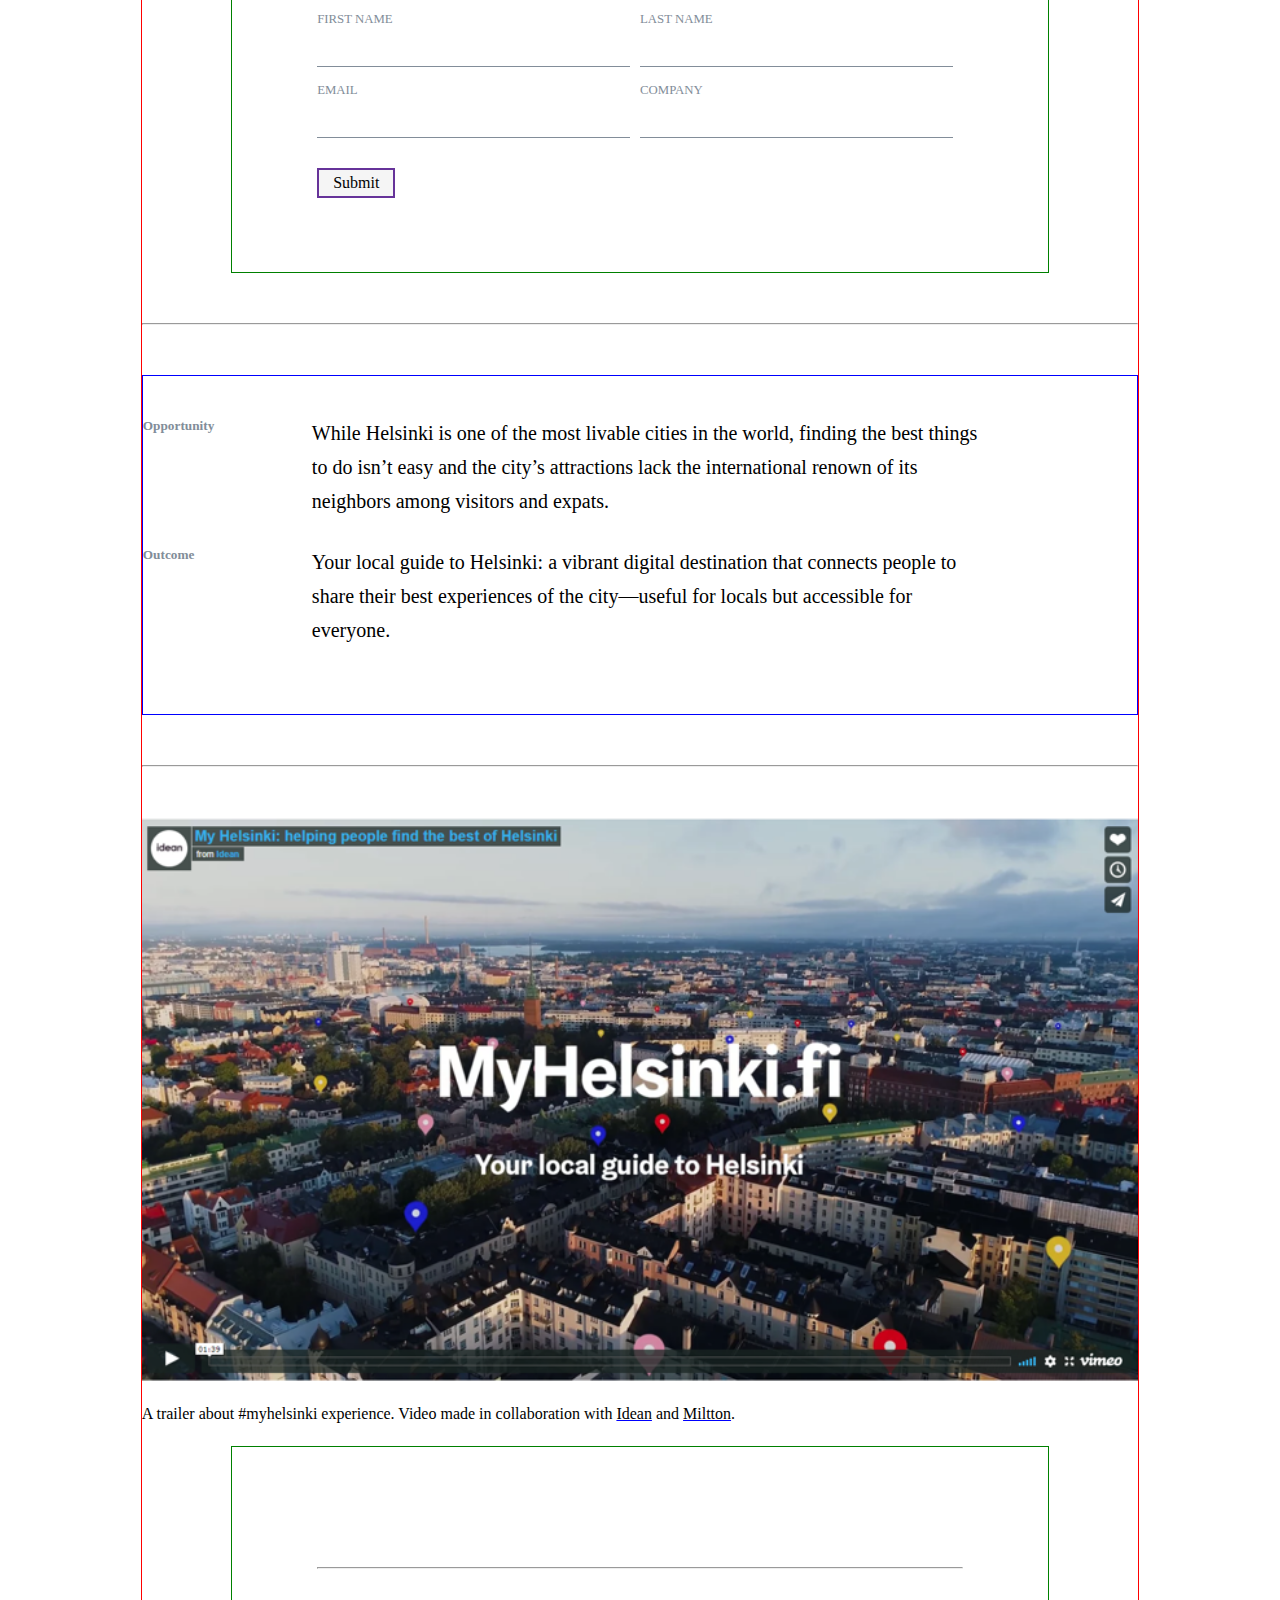
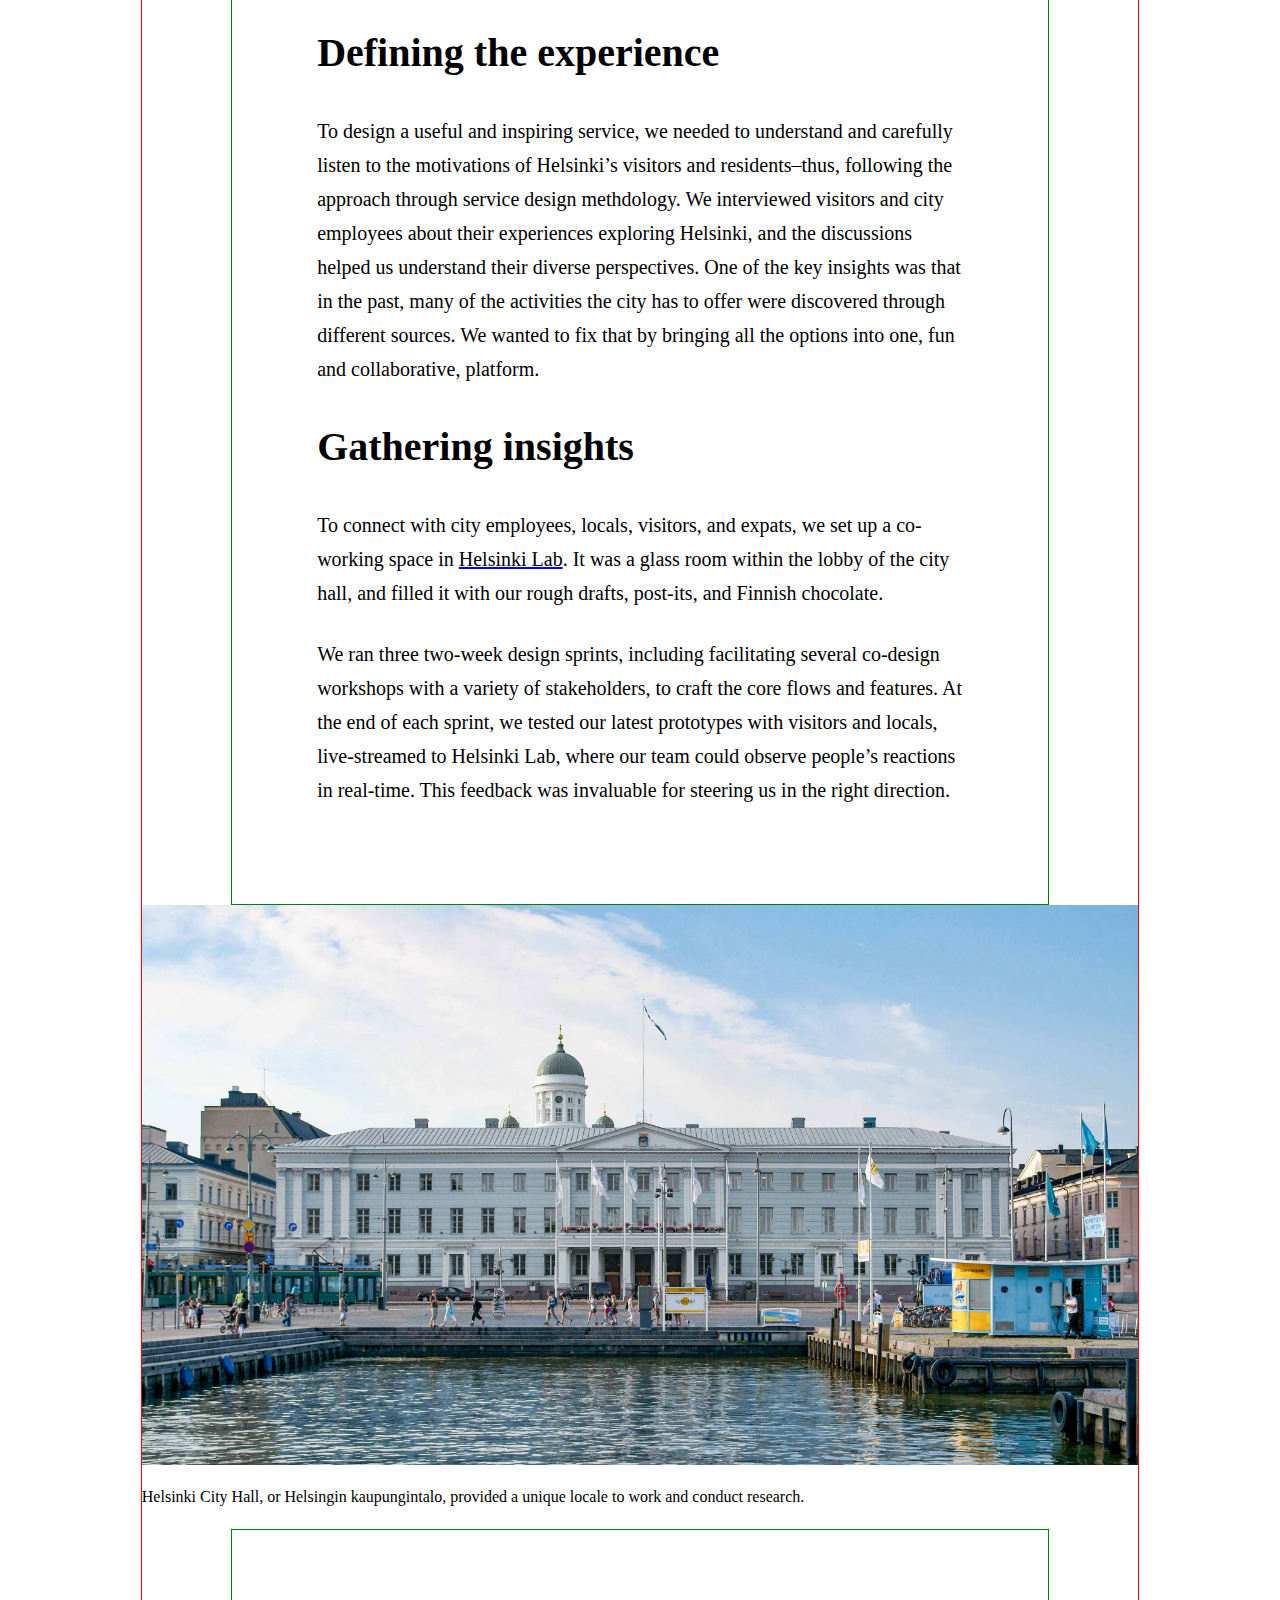
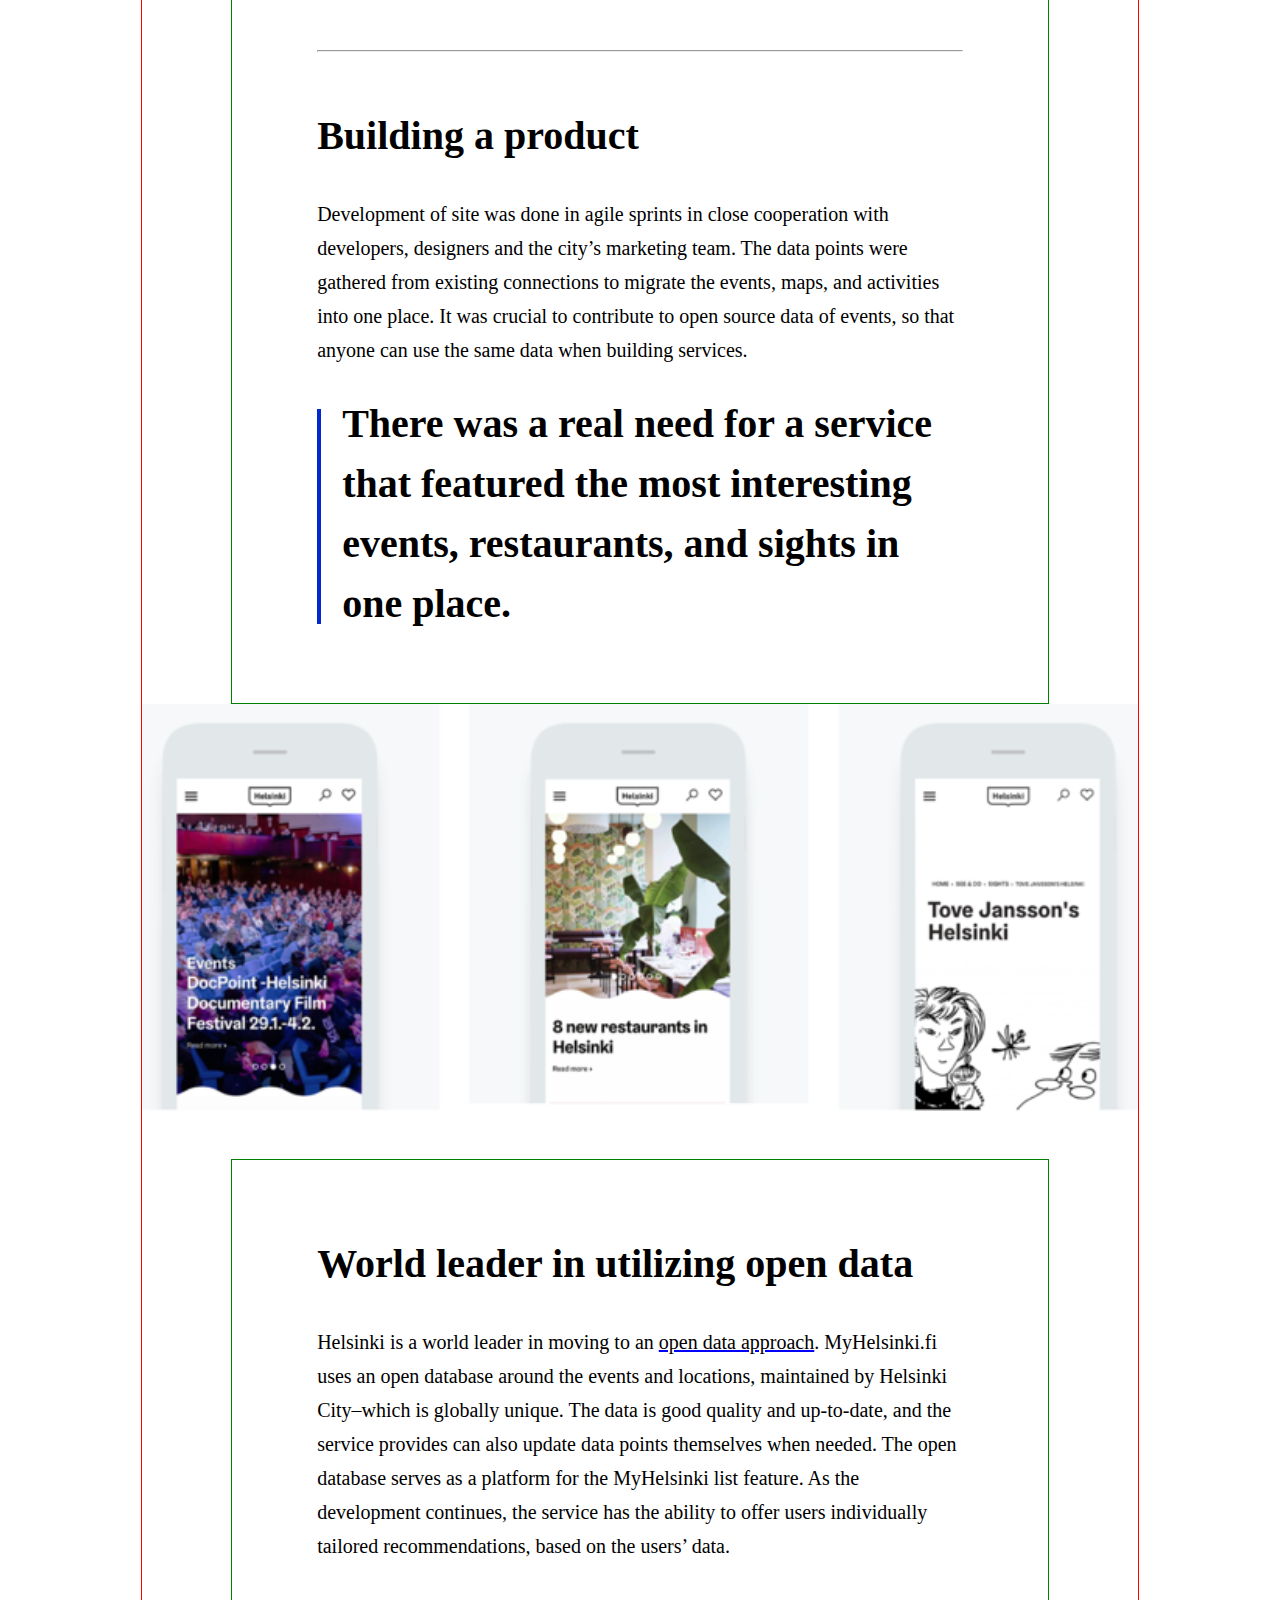
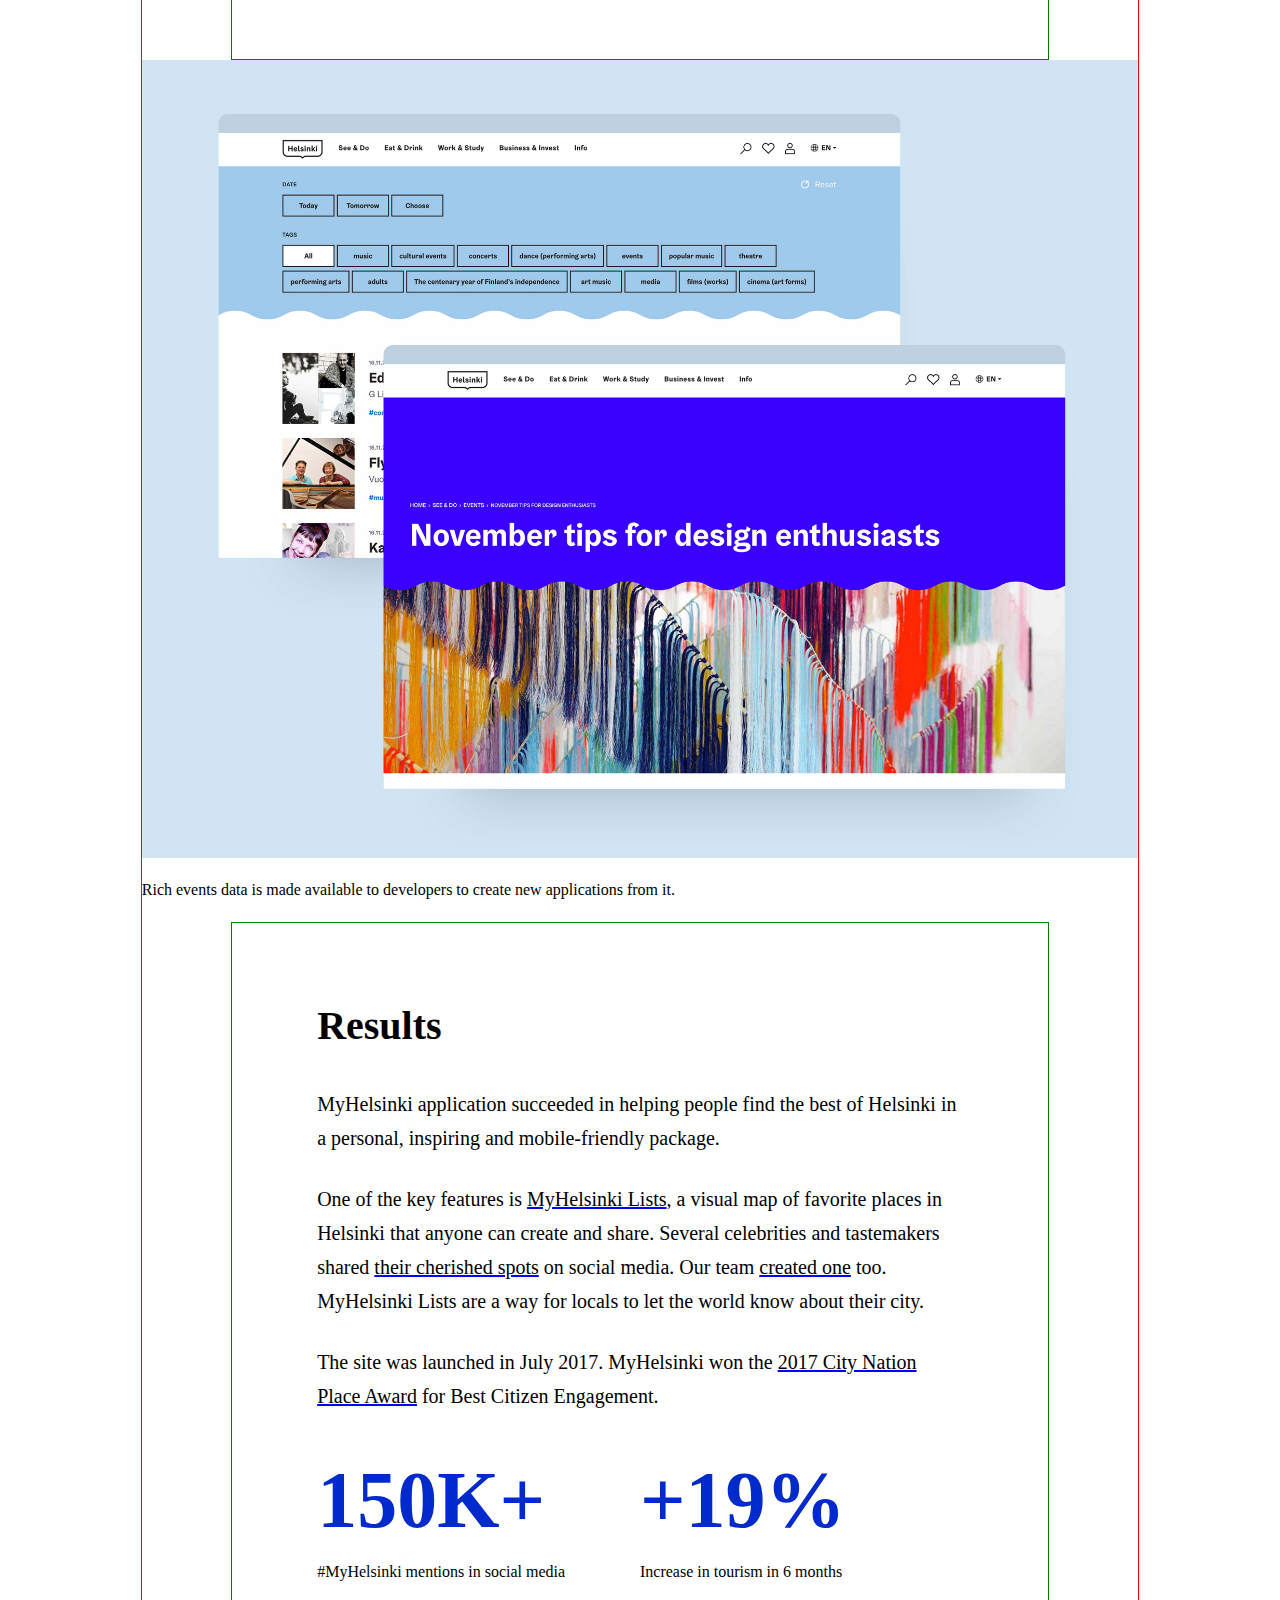
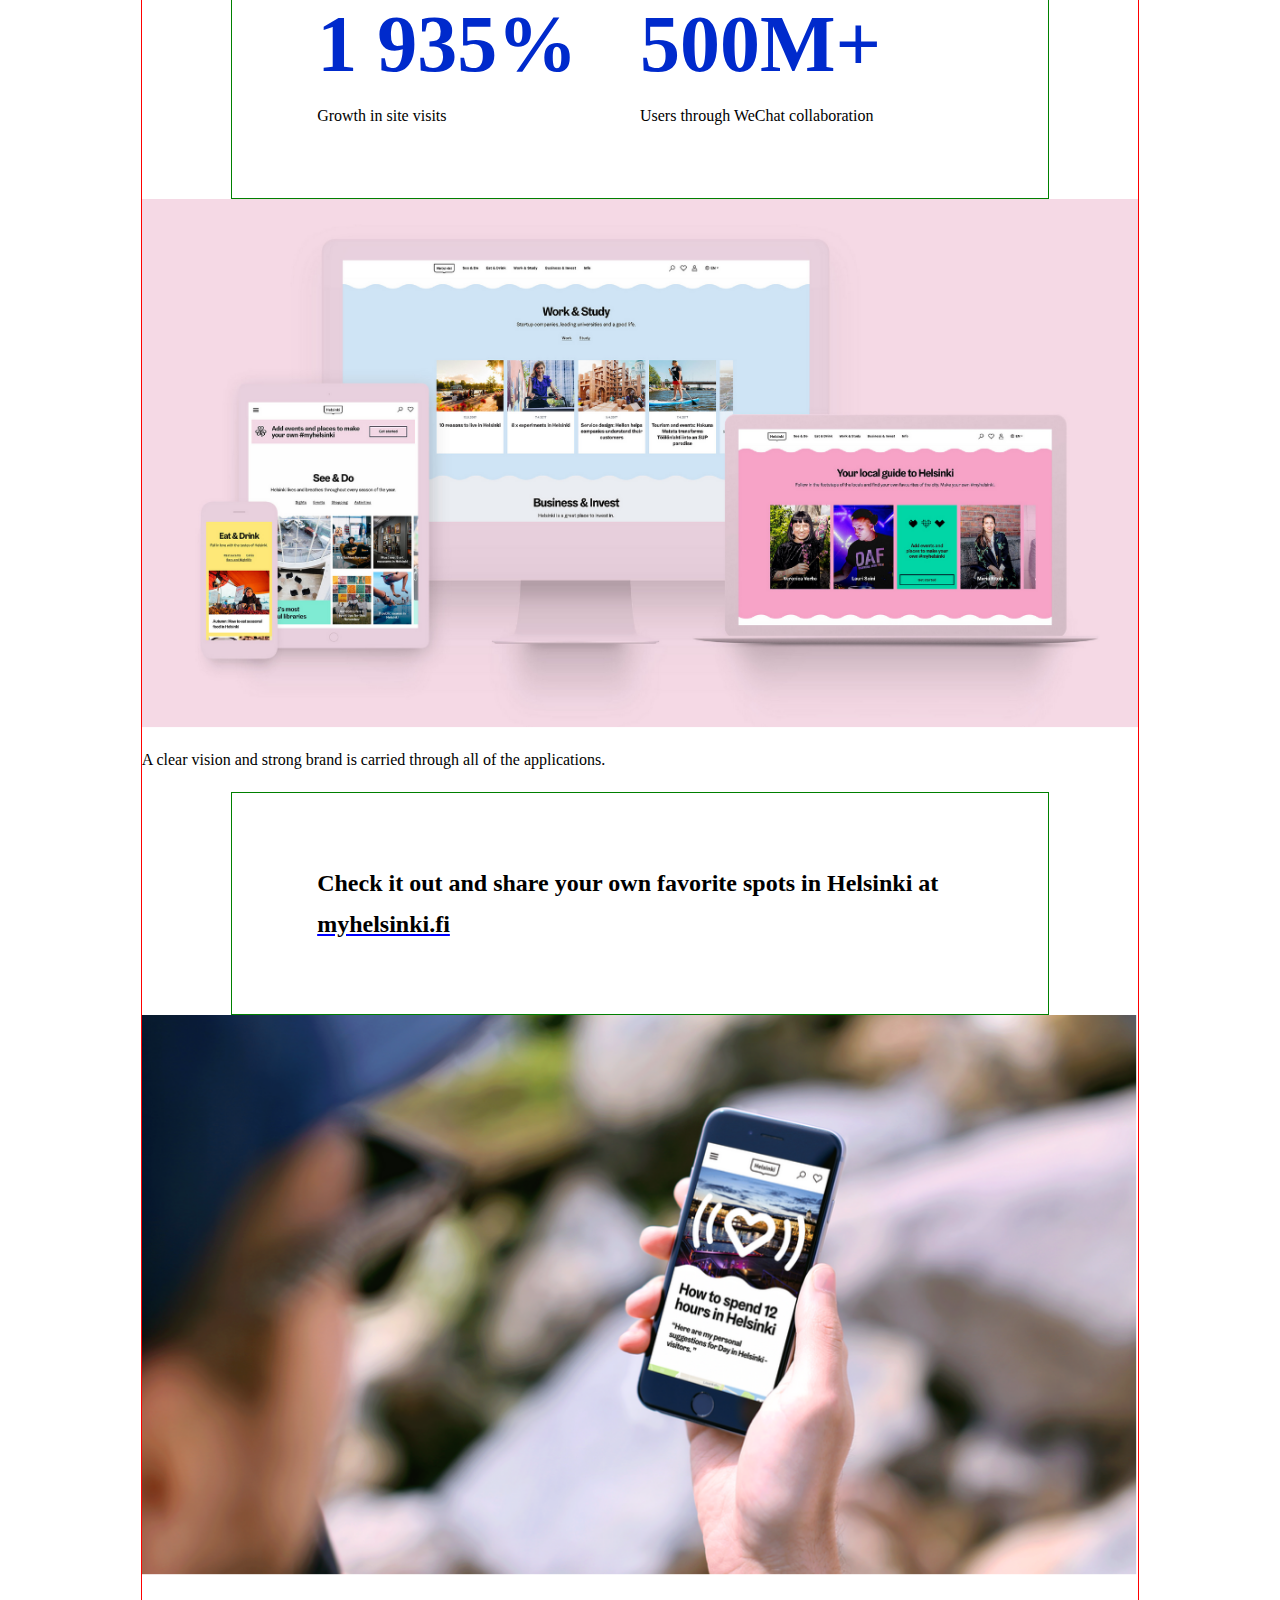
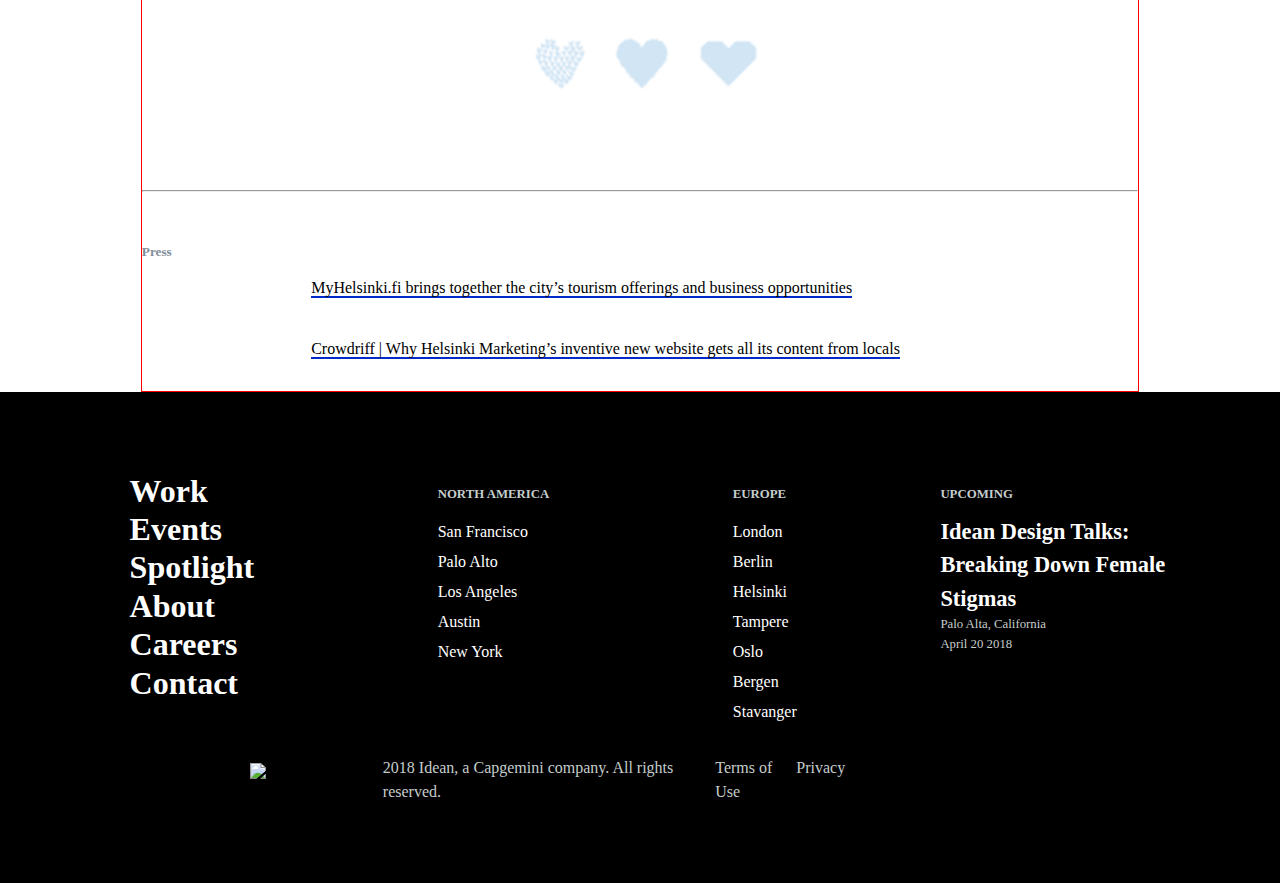
==== commit 80f1c5a4: "press section" ====
--- a/idean.html
+++ b/idean.html
@@ -169,23 +169,28 @@
             <img src="/img/vision.PNG" alt="">
             <p>A clear vision and strong brand is carried through all of the applications.</p>
           </div>
-          <div class="">
-            <p>Check it out and share your own favorite spots in Helsinki at <a href=""> myhelsinki.fi</a></p>
+          <div class="middle_block">
+            <div class="text_block">
+              <h2 >Check it out and share your own favorite spots in Helsinki at <a href=""> myhelsinki.fi</a></h2>
+            </div>
           </div>
           <div class="phone">
-            <img src="" alt=""><img src="" alt="">
+            <img src="" alt=""><img src="/img/phone.PNG" alt="">
+          </div>
+          <div class="hearts">
+            <img src="" alt=""><img src="/img/hearts.PNG" alt="">
           </div>
           <hr>
         </div>
       </section>
       <section class="press">
-        <div class="middle_block">
-          <h5>Press</h5>
-          <p>
-            <a href="">MyHelsinki.fi brings together the city’s tourism offerings and business opportunities</a>
-            <a href="">Crowdriff | Why Helsinki Marketing’s inventive new website gets all its content from locals</a>
-          </p>
-        </div>
+          <div class="container">
+            <h5 class="text_on_edge">Press</h5>          
+            <div class="text_block">
+              <p><a href="">MyHelsinki.fi brings together the city’s tourism offerings and business opportunities</a></p> 
+              <p><a href="">Crowdriff | Why Helsinki Marketing’s inventive new website gets all its content from locals</a></p>  
+            </div> 
+          </div>  
       </section>
     </article>
   </main>
--- a/style.css
+++ b/style.css
@@ -293,6 +293,13 @@
 	color: #002acc;
 }
 
+.press a {
+	color: black;
+	font-size: 1rem;
+	text-decoration: none;
+	border-bottom: 2px solid #002acc;
+}
+
 /* Footer */
 .inner_footer {
 	padding: 5% 7%;
